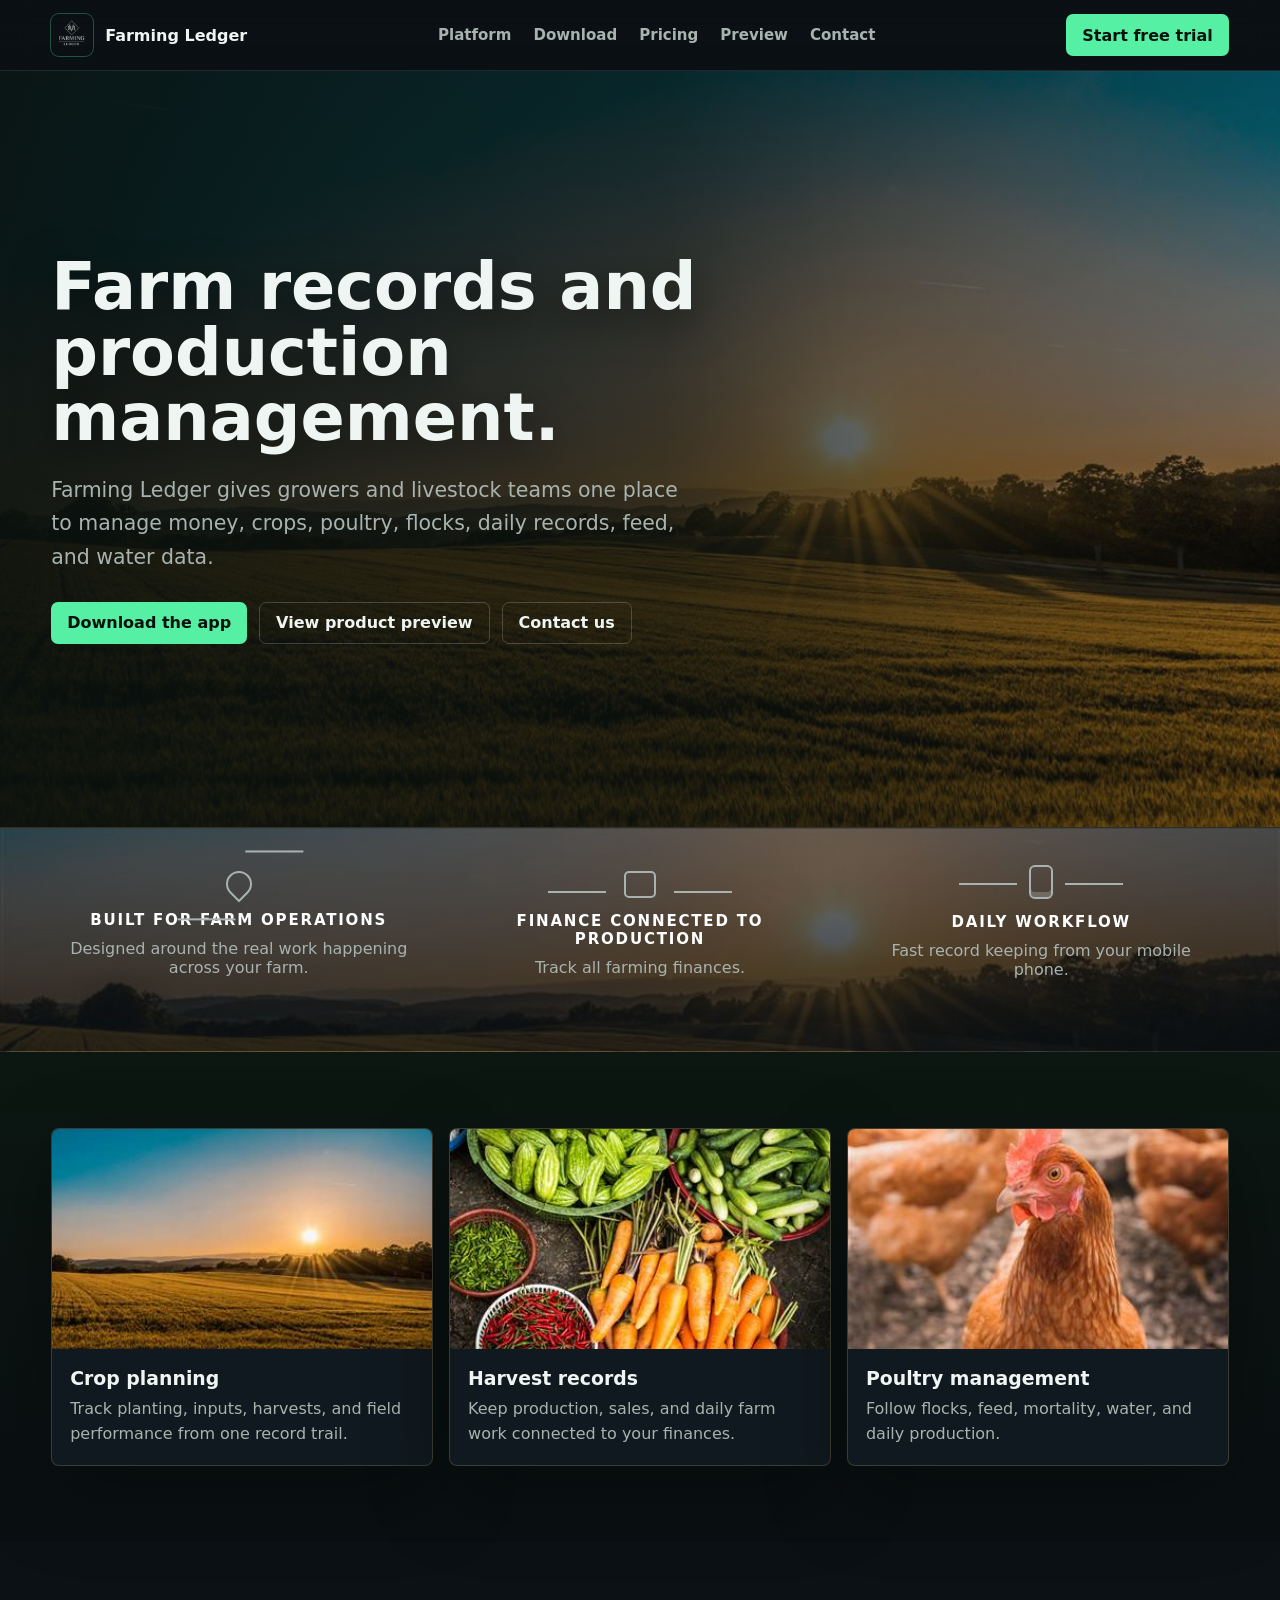
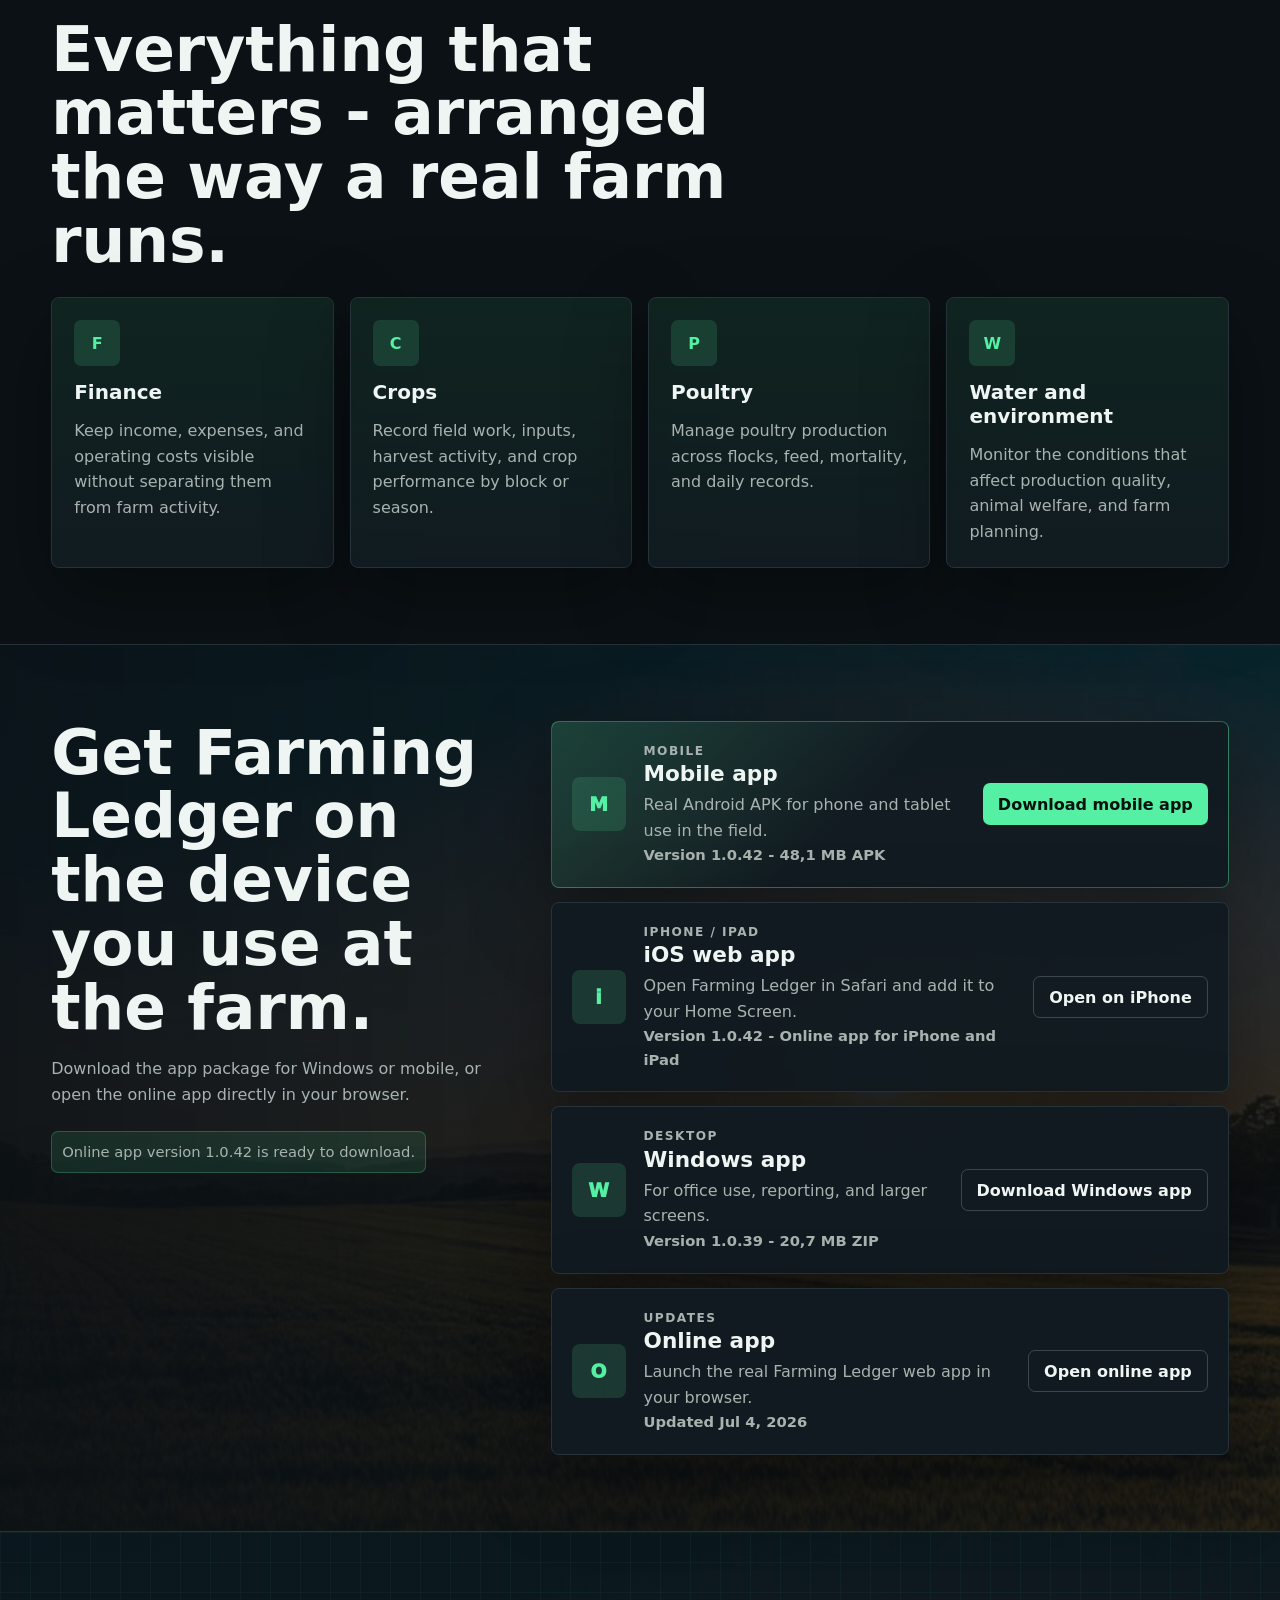
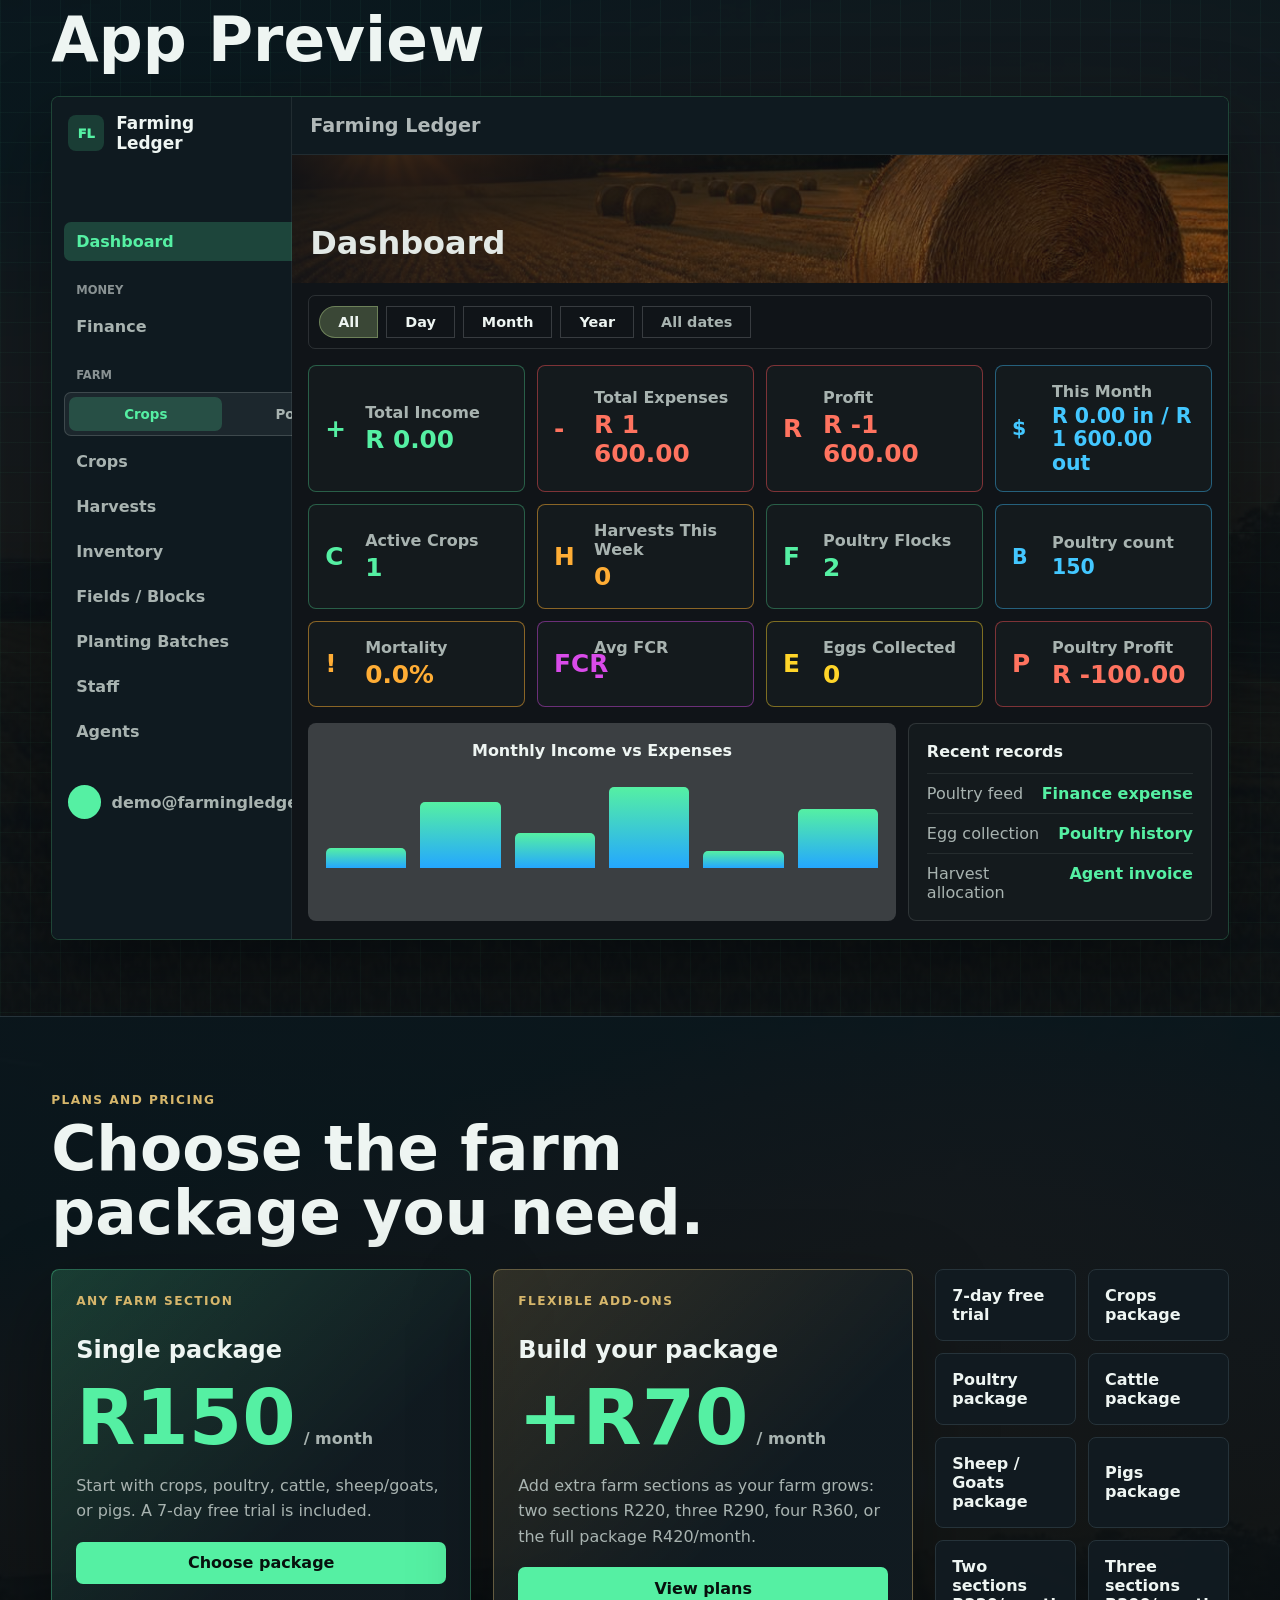
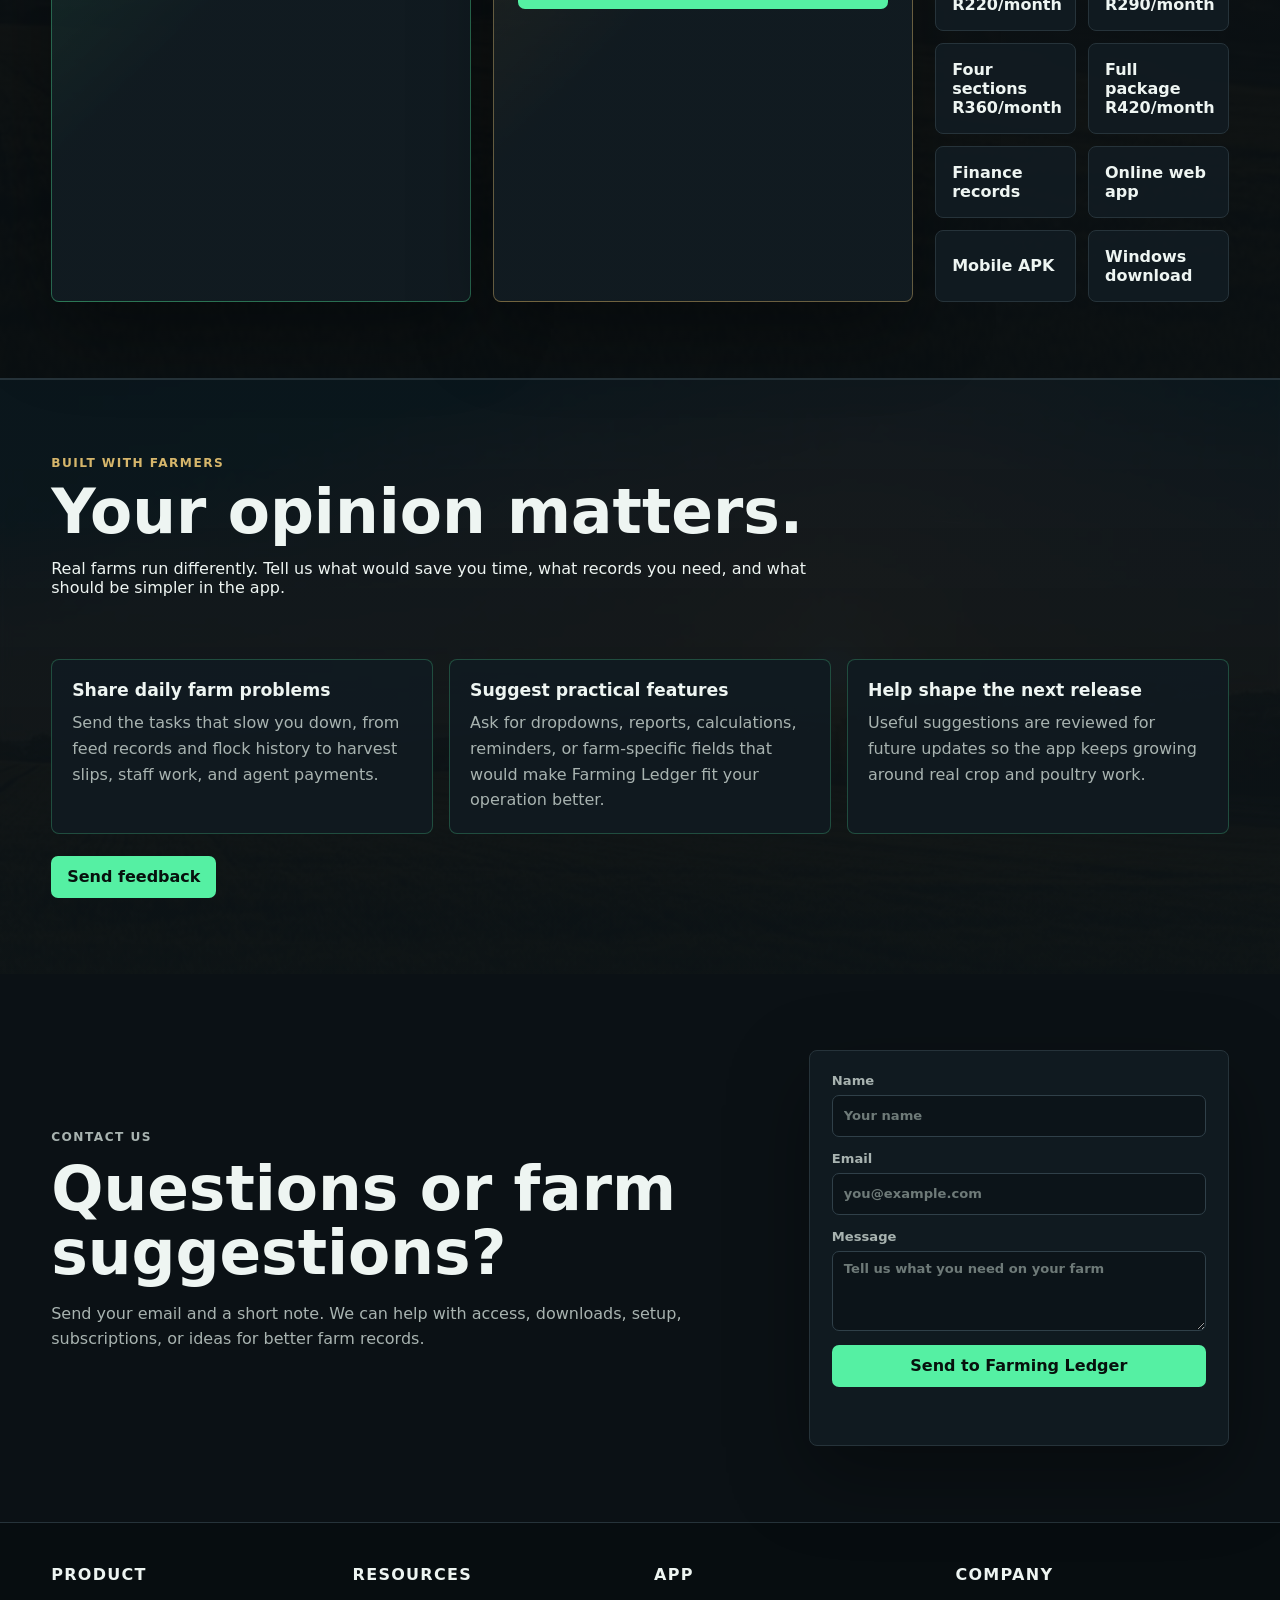
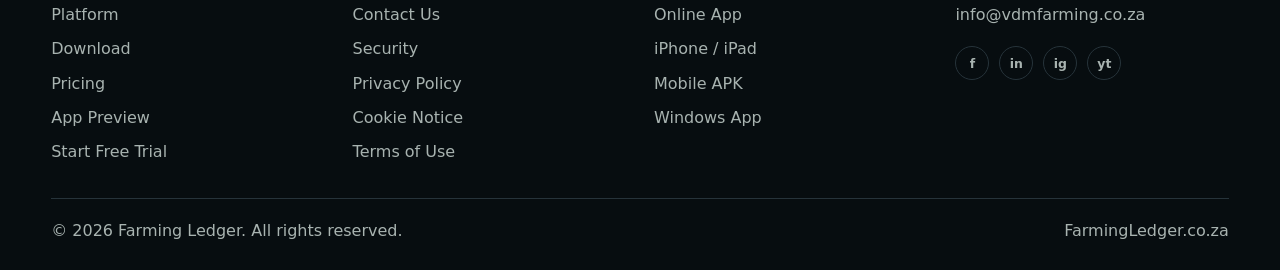
==== index.html @ a06392b0 "Publish staff payroll expense release 1.0.42" ====
<!doctype html>
<html lang="en">
  <head>
    <meta charset="utf-8">
    <meta name="viewport" content="width=device-width, initial-scale=1">
    <meta name="description" content="Farming Ledger is a professional farm management and finance app for crops, poultry, flocks, daily records, feed, water, and farm finances.">
    <title>Farming Ledger | Farm management software</title>
    <link rel="icon" href="assets/farming-ledger-logo.png">
    <link rel="manifest" href="site.webmanifest">
    <meta name="theme-color" content="#0b1115">
    <link rel="preload" as="style" href="styles.css?v=22">
    <link rel="stylesheet" href="styles.css?v=22" media="print" onload="this.media='all'">
    <noscript><link rel="stylesheet" href="styles.css?v=22"></noscript>
  </head>
  <body>
    <header class="site-header">
      <a class="brand" href="#top" aria-label="Farming Ledger home">
        <img src="assets/farming-ledger-logo.png" alt="" class="brand-logo" width="42" height="42">
        <span>Farming Ledger</span>
      </a>
      <nav aria-label="Main navigation">
        <a href="#platform">Platform</a>
        <a href="#download">Download</a>
        <a href="pricing.html">Pricing</a>
        <a href="#preview">Preview</a>
        <a href="#contact">Contact</a>
      </nav>
      <a class="header-action" href="https://farmingledger.co.za/app/">Start free trial</a>
    </header>

    <main id="top">
      <section class="hero" aria-labelledby="heroTitle">
        <picture class="hero-media" aria-hidden="true">
          <source srcset="assets/hero-field-800.jpg 800w, assets/hero-field-1200.jpg 1200w" sizes="100vw">
          <img src="assets/hero-field-800.jpg" alt="" width="800" height="450" fetchpriority="high" decoding="async">
        </picture>
        <div class="hero-copy-block">
          <h1 id="heroTitle">Farm records and production management.</h1>
          <p class="hero-copy">Farming Ledger gives growers and livestock teams one place to manage money, crops, poultry, flocks, daily records, feed, and water data.</p>
          <div class="hero-actions">
            <a class="primary-action" href="#download">Download the app</a>
            <a class="secondary-action" href="#preview">View product preview</a>
            <a class="secondary-action" href="contact.html">Contact us</a>
          </div>
        </div>
      </section>

      <section id="platform" class="platform-strip" aria-label="Platform highlights">
        <article>
          <span class="platform-icon field-icon" aria-hidden="true"></span>
          <strong>Built for farm operations</strong>
          <span>Designed around the real work happening across your farm.</span>
        </article>
        <article>
          <span class="platform-icon finance-icon" aria-hidden="true"></span>
          <strong>Finance connected to production</strong>
          <span>Track all farming finances.</span>
        </article>
        <article>
          <span class="platform-icon phone-icon" aria-hidden="true"></span>
          <strong>Daily workflow</strong>
          <span>Fast record keeping from your mobile phone.</span>
        </article>
      </section>

      <section class="farm-gallery" aria-label="Agricultural operations">
        <article>
          <img src="assets/gallery-crops-520.jpg" srcset="assets/gallery-crops-360.jpg 360w, assets/gallery-crops-520.jpg 520w, assets/gallery-crops-720.jpg 720w" sizes="(max-width: 760px) calc(100vw - 36px), 31vw" width="520" height="347" loading="lazy" decoding="async" alt="Crop fields">
          <div>
            <strong>Crop planning</strong>
            <span>Track planting, inputs, harvests, and field performance from one record trail.</span>
          </div>
        </article>
        <article>
          <img src="assets/gallery-harvest-520.jpg" srcset="assets/gallery-harvest-360.jpg 360w, assets/gallery-harvest-520.jpg 520w, assets/gallery-harvest-720.jpg 720w" sizes="(max-width: 760px) calc(100vw - 36px), 31vw" width="520" height="347" loading="lazy" decoding="async" alt="Fresh produce">
          <div>
            <strong>Harvest records</strong>
            <span>Keep production, sales, and daily farm work connected to your finances.</span>
          </div>
        </article>
        <article>
          <img src="assets/gallery-poultry-520.jpg" srcset="assets/gallery-poultry-360.jpg 360w, assets/gallery-poultry-520.jpg 520w, assets/gallery-poultry-720.jpg 720w" sizes="(max-width: 760px) calc(100vw - 36px), 31vw" width="520" height="347" loading="lazy" decoding="async" alt="Poultry farm">
          <div>
            <strong>Poultry management</strong>
            <span>Follow flocks, feed, mortality, water, and daily production.</span>
          </div>
        </article>
      </section>

      <section id="modules" class="section">
        <div class="section-heading">
          <h2>Everything that matters - arranged the way a real farm runs.</h2>
        </div>
        <div class="module-grid">
          <article class="module-card">
            <span class="module-icon">F</span>
            <h3>Finance</h3>
            <p>Keep income, expenses, and operating costs visible without separating them from farm activity.</p>
          </article>
          <article class="module-card">
            <span class="module-icon">C</span>
            <h3>Crops</h3>
            <p>Record field work, inputs, harvest activity, and crop performance by block or season.</p>
          </article>
          <article class="module-card">
            <span class="module-icon">P</span>
            <h3>Poultry</h3>
            <p>Manage poultry production across flocks, feed, mortality, and daily records.</p>
          </article>
          <article class="module-card">
            <span class="module-icon">W</span>
            <h3>Water and environment</h3>
            <p>Monitor the conditions that affect production quality, animal welfare, and farm planning.</p>
          </article>
        </div>
      </section>

      <section id="download" class="download-section" aria-labelledby="downloadTitle">
        <div class="download-copy">
          <h2 id="downloadTitle">Get Farming Ledger on the device you use at the farm.</h2>
          <p>Download the app package for Windows or mobile, or open the online app directly in your browser.</p>
          <p class="download-status" id="downloadStatus">Checking latest version...</p>
          <div class="app-popup" id="appPopup" role="dialog" aria-modal="true" aria-labelledby="appPopupTitle" aria-hidden="true">
            <div class="app-popup-panel">
              <button class="app-popup-close" id="appPopupClose" type="button" aria-label="Close message">X</button>
              <p class="eyebrow">Online app</p>
              <h3 id="appPopupTitle">Opening Farming Ledger</h3>
              <p id="appPopupMessage">The online app will open in a new page.</p>
              <a class="download-action" id="appPopupAction" href="https://farmingledger.co.za/app/">Open app</a>
            </div>
          </div>
        </div>

        <div class="download-grid">
          <article class="download-card primary-download">
            <span class="download-icon">M</span>
            <div>
              <p class="eyebrow">Mobile</p>
              <h3>Mobile app</h3>
              <p>Real Android APK for phone and tablet use in the field.</p>
              <p class="version-line" id="phoneVersion">Latest version loading</p>
            </div>
            <a class="download-action" id="phoneDownload" href="downloads/farming-ledger-mobile-app.apk?v=1.0.42" download="farming-ledger-mobile-app.apk">Download mobile app</a>
          </article>

          <article class="download-card">
            <span class="download-icon">i</span>
            <div>
              <p class="eyebrow">iPhone / iPad</p>
              <h3>iOS web app</h3>
              <p>Open Farming Ledger in Safari and add it to your Home Screen.</p>
              <p class="version-line" id="iosVersion">Latest version loading</p>
            </div>
            <a class="download-action secondary-download" id="iosDownload" href="https://farmingledger.co.za/app/" data-install-target="phone">Open on iPhone</a>
          </article>

          <article class="download-card">
            <span class="download-icon">W</span>
            <div>
              <p class="eyebrow">Desktop</p>
              <h3>Windows app</h3>
              <p>For office use, reporting, and larger screens.</p>
              <p class="version-line" id="windowsVersion">Latest version loading</p>
            </div>
            <a class="download-action secondary-download" id="windowsDownload" href="downloads/farming-ledger-windows-app.zip?v=1.0.39" download="farming-ledger-windows-app.zip">Download Windows app</a>
          </article>

          <article class="download-card">
            <span class="download-icon">O</span>
            <div>
              <p class="eyebrow">Updates</p>
              <h3>Online app</h3>
              <p>Launch the real Farming Ledger web app in your browser.</p>
              <p class="version-line" id="manifestUpdated">Release manifest loading</p>
            </div>
            <a class="download-action secondary-download" id="webAppLink" href="https://farmingledger.co.za/app/" data-install-target="launch">Open online app</a>
          </article>
        </div>
      </section>

      <section id="preview" class="app-section" aria-labelledby="previewTitle">
        <div class="section-heading">
          <h2 id="previewTitle">App Preview</h2>
        </div>

        <div class="dashboard-preview" aria-label="Farming Ledger dashboard preview">
          <aside class="preview-sidebar" aria-hidden="true">
            <div class="preview-sidebar-brand">
              <div class="preview-brand-mark">FL</div>
              <strong>Farming<br>Ledger</strong>
            </div>
            <button class="preview-collapse" type="button" tabindex="-1"><<</button>
            <nav>
              <span class="active">Dashboard</span>
              <small>Money</small>
              <span>Finance</span>
              <small>Farm</small>
              <div class="preview-package-tabs">
                <span class="active">Crops</span>
                <span>Poultry</span>
              </div>
              <span>Crops</span>
              <span>Harvests</span>
              <span>Inventory</span>
              <span>Fields / Blocks</span>
              <span>Planting Batches</span>
              <span>Staff</span>
              <span>Agents</span>
            </nav>
            <div class="preview-user">
              <span>demo@farmingledger.co.za</span>
              <b>-></b>
            </div>
          </aside>

          <div class="preview-dashboard">
            <div class="preview-topbar">
              <strong>Farming Ledger</strong>
            </div>

            <div class="preview-hero-band">
              <h3>Dashboard</h3>
            </div>

            <div class="preview-filter-row" aria-hidden="true">
              <span class="selected">All</span>
              <span>Day</span>
              <span>Month</span>
              <span>Year</span>
              <span class="date-chip">All dates</span>
            </div>

            <div class="preview-metric-grid">
              <article class="preview-metric income">
                <i>+</i>
                <span>Total Income</span>
                <strong>R 0.00</strong>
              </article>
              <article class="preview-metric expense">
                <i>-</i>
                <span>Total Expenses</span>
                <strong>R 1 600.00</strong>
              </article>
              <article class="preview-metric expense">
                <i>R</i>
                <span>Profit</span>
                <strong>R -1 600.00</strong>
              </article>
              <article class="preview-metric blue">
                <i>$</i>
                <span>This Month</span>
                <strong>R 0.00 in / R 1 600.00 out</strong>
              </article>
              <article class="preview-metric income">
                <i>C</i>
                <span>Active Crops</span>
                <strong>1</strong>
              </article>
              <article class="preview-metric amber">
                <i>H</i>
                <span>Harvests This Week</span>
                <strong>0</strong>
              </article>
              <article class="preview-metric income">
                <i>F</i>
                <span>Poultry Flocks</span>
                <strong>2</strong>
              </article>
              <article class="preview-metric blue">
                <i>B</i>
                <span>Poultry count</span>
                <strong>150</strong>
              </article>
              <article class="preview-metric amber">
                <i>!</i>
                <span>Mortality</span>
                <strong>0.0%</strong>
              </article>
              <article class="preview-metric purple">
                <i>FCR</i>
                <span>Avg FCR</span>
                <strong>-</strong>
              </article>
              <article class="preview-metric yellow">
                <i>E</i>
                <span>Eggs Collected</span>
                <strong>0</strong>
              </article>
              <article class="preview-metric expense">
                <i>P</i>
                <span>Poultry Profit</span>
                <strong>R -100.00</strong>
              </article>
            </div>

            <div class="preview-lower-grid">
              <div class="preview-chart">
                <strong>Monthly Income vs Expenses</strong>
                <div class="chart-bars" aria-hidden="true">
                  <span style="height: 22%"></span>
                  <span style="height: 72%"></span>
                  <span style="height: 38%"></span>
                  <span style="height: 88%"></span>
                  <span style="height: 18%"></span>
                  <span style="height: 64%"></span>
                </div>
              </div>
              <div class="preview-records">
                <strong>Recent records</strong>
                <p><span>Poultry feed</span><b>Finance expense</b></p>
                <p><span>Egg collection</span><b>Poultry history</b></p>
                <p><span>Harvest allocation</span><b>Agent invoice</b></p>
              </div>
            </div>
          </div>
        </div>
      </section>

      <section id="pricing" class="pricing-section" aria-labelledby="pricingTitle">
        <div class="section-heading">
          <p class="eyebrow">Plans and pricing</p>
          <h2 id="pricingTitle">Choose the farm package you need.</h2>
        </div>

        <div class="pricing-layout">
          <article class="pricing-card">
            <p class="eyebrow">Any farm section</p>
            <h3>Single package</h3>
            <div class="price-line">
              <strong>R150</strong>
              <span>/ month</span>
            </div>
            <p>Start with crops, poultry, cattle, sheep/goats, or pigs. A 7-day free trial is included.</p>
            <a class="download-action" href="pricing.html">Choose package</a>
          </article>

          <article class="pricing-card featured-plan">
            <p class="eyebrow">Flexible add-ons</p>
            <h3>Build your package</h3>
            <div class="price-line">
              <strong>+R70</strong>
              <span>/ month</span>
            </div>
            <p>Add extra farm sections as your farm grows: two sections R220, three R290, four R360, or the full package R420/month.</p>
            <a class="download-action" href="pricing.html">View plans</a>
          </article>

          <div class="pricing-features" aria-label="Plan includes">
            <span>7-day free trial</span>
            <span>Crops package</span>
            <span>Poultry package</span>
            <span>Cattle package</span>
            <span>Sheep / Goats package</span>
            <span>Pigs package</span>
            <span>Two sections R220/month</span>
            <span>Three sections R290/month</span>
            <span>Four sections R360/month</span>
            <span>Full package R420/month</span>
            <span>Finance records</span>
            <span>Online web app</span>
            <span>Mobile APK</span>
            <span>Windows download</span>
          </div>
        </div>
      </section>

      <section id="feedback" class="feedback-section" aria-labelledby="feedbackTitle">
        <div class="section-heading">
          <p class="eyebrow">Built with farmers</p>
          <h2 id="feedbackTitle">Your opinion matters.</h2>
          <p>Real farms run differently. Tell us what would save you time, what records you need, and what should be simpler in the app.</p>
        </div>

        <div class="feedback-grid">
          <article>
            <strong>Share daily farm problems</strong>
            <p>Send the tasks that slow you down, from feed records and flock history to harvest slips, staff work, and agent payments.</p>
          </article>
          <article>
            <strong>Suggest practical features</strong>
            <p>Ask for dropdowns, reports, calculations, reminders, or farm-specific fields that would make Farming Ledger fit your operation better.</p>
          </article>
          <article>
            <strong>Help shape the next release</strong>
            <p>Useful suggestions are reviewed for future updates so the app keeps growing around real crop and poultry work.</p>
          </article>
        </div>

        <a class="feedback-action" href="#contact">Send feedback</a>
      </section>

      <section id="contact" class="contact-section" aria-labelledby="contactTitle">
        <div>
          <p class="eyebrow">Contact us</p>
          <h2 id="contactTitle">Questions or farm suggestions?</h2>
          <p>Send your email and a short note. We can help with access, downloads, setup, subscriptions, or ideas for better farm records.</p>
        </div>
        <form id="contactForm" class="contact-form">
          <label>
            Name
            <input id="name" name="name" type="text" placeholder="Your name">
          </label>
          <label>
            Email
            <input id="email" name="email" type="email" placeholder="you@example.com" required>
          </label>
          <label>
            Message
            <textarea id="message" name="message" rows="4" placeholder="Tell us what you need on your farm"></textarea>
          </label>
          <button type="submit">Send to Farming Ledger</button>
          <p id="contactMessage" role="status"></p>
        </form>
      </section>
    </main>

    <footer class="site-footer">
      <div class="footer-grid">
        <section>
          <h2>Product</h2>
          <a href="#platform">Platform</a>
          <a href="#download">Download</a>
          <a href="pricing.html">Pricing</a>
          <a href="#preview">App Preview</a>
          <a href="https://farmingledger.co.za/app/">Start Free Trial</a>
        </section>

        <section>
          <h2>Resources</h2>
          <a href="contact.html">Contact Us</a>
          <a href="security.html">Security</a>
          <a href="privacy-policy.html">Privacy Policy</a>
          <a href="cookie-notice.html">Cookie Notice</a>
          <a href="terms-of-use.html">Terms of Use</a>
        </section>

        <section>
          <h2>App</h2>
          <a href="https://farmingledger.co.za/app/">Online App</a>
          <a href="https://farmingledger.co.za/app/">iPhone / iPad</a>
          <a href="downloads/farming-ledger-mobile-app.apk?v=1.0.42">Mobile APK</a>
          <a href="downloads/farming-ledger-windows-app.zip?v=1.0.39">Windows App</a>
        </section>

        <section>
          <h2>Company</h2>
          <a href="mailto:info@vdmfarming.co.za">info@vdmfarming.co.za</a>
          <div class="social-links" aria-label="Social media links">
            <a class="social-link" href="#" aria-label="Facebook">f</a>
            <a class="social-link" href="#" aria-label="LinkedIn">in</a>
            <a class="social-link" href="#" aria-label="Instagram">ig</a>
            <a class="social-link" href="#" aria-label="YouTube">yt</a>
          </div>
        </section>
      </div>

      <div class="footer-bottom">
        <span>&copy; 2026 Farming Ledger. All rights reserved.</span>
        <span>FarmingLedger.co.za</span>
      </div>
    </footer>

    <script src="app.js?v=18"></script>
  </body>
</html>
---- styles.css ----
:root {
  color-scheme: dark;
  --bg: #0b1115;
  --bg-2: #0f171c;
  --panel: #111b21;
  --panel-2: #15251f;
  --panel-3: #18252b;
  --ink: #eef5f2;
  --muted: #a8b3b0;
  --line: #26333a;
  --green: #55f0a3;
  --green-2: #2bbf78;
  --green-soft: rgba(85, 240, 163, 0.14);
  --field: #153d2e;
  --earth: #8d6b3f;
  --wheat: #d6b66b;
  --blue-logo: #0a4772;
  --red: #ff735f;
  --shadow: 0 28px 80px rgba(0, 0, 0, 0.34);
  font-family: Inter, ui-sans-serif, system-ui, -apple-system, BlinkMacSystemFont, "Segoe UI", sans-serif;
}

* {
  box-sizing: border-box;
}

html {
  scroll-behavior: smooth;
}

body {
  min-width: 320px;
  margin: 0;
  background: #0b1115;
  color: var(--ink);
}

a {
  color: inherit;
  text-decoration: none;
}

button,
input,
select,
textarea {
  font: inherit;
}

section[id] {
  scroll-margin-top: 160px;
}

.site-header {
  position: sticky;
  z-index: 10;
  top: 0;
  display: grid;
  grid-template-columns: auto 1fr auto;
  gap: 22px;
  align-items: center;
  border-bottom: 1px solid rgba(238, 245, 242, 0.1);
  background: rgba(11, 17, 21, 0.58);
  padding: 14px clamp(18px, 4vw, 56px);
  backdrop-filter: blur(14px);
}

.brand,
.site-header nav,
.hero-actions,
footer,
.mock-brand,
.mock-nav,
.mock-segment {
  display: flex;
  align-items: center;
}

.brand {
  gap: 12px;
  font-weight: 900;
}

.brand-logo {
  width: 42px;
  height: 42px;
  border-radius: 8px;
  object-fit: cover;
  box-shadow: 0 0 0 1px rgba(85, 240, 163, 0.3);
}

.site-header nav {
  justify-content: center;
  gap: 22px;
  color: var(--muted);
  font-size: 0.94rem;
  font-weight: 750;
}

.site-header nav a:hover,
footer a:hover {
  color: var(--green);
}

.header-action,
.primary-action,
.secondary-action,
button {
  min-height: 42px;
  border-radius: 7px;
  font-weight: 850;
}

.header-action,
.primary-action {
  display: inline-flex;
  align-items: center;
  justify-content: center;
  background: var(--green);
  color: #07110d;
  padding: 0 16px;
}

.secondary-action {
  display: inline-flex;
  align-items: center;
  justify-content: center;
  border: 1px solid rgba(238, 245, 242, 0.2);
  color: var(--ink);
  padding: 0 16px;
}

.hero {
  position: relative;
  display: flex;
  align-items: center;
  overflow: hidden;
  min-height: calc(92vh - 71px);
  border-bottom: 1px solid rgba(214, 182, 107, 0.18);
  background: #0b1115;
  padding: clamp(34px, 5vw, 64px) clamp(18px, 4vw, 56px);
}

.hero::after {
  position: absolute;
  inset: 0;
  z-index: 0;
  background: linear-gradient(90deg, rgba(10, 17, 14, 0.94) 0%, rgba(10, 17, 14, 0.78) 52%, rgba(10, 17, 14, 0.38) 100%);
  content: "";
}

.hero-media {
  position: absolute;
  inset: 0;
  z-index: 0;
}

.hero-media img {
  width: 100%;
  height: 100%;
  object-fit: cover;
  object-position: center bottom;
}

.hero-copy-block {
  position: relative;
  z-index: 1;
  max-width: 760px;
}

.eyebrow {
  margin: 0 0 10px;
  color: var(--wheat);
  font-size: 0.76rem;
  font-weight: 900;
  letter-spacing: 0.12em;
  text-transform: uppercase;
}

.hero h1 {
  margin: 0;
  max-width: 780px;
  font-size: clamp(2.55rem, 5.1vw, 5rem);
  line-height: 1;
  letter-spacing: 0;
  text-shadow: 0 12px 42px rgba(0, 0, 0, 0.55);
}

.hero-copy {
  max-width: 650px;
  margin: 24px 0 0;
  color: var(--muted);
  font-size: clamp(1.05rem, 1.8vw, 1.28rem);
  line-height: 1.62;
}

.hero-actions {
  flex-wrap: wrap;
  gap: 12px;
  margin-top: 28px;
}

.product-frame {
  display: grid;
  grid-template-columns: 230px minmax(0, 1fr);
  min-height: 460px;
  overflow: hidden;
  border: 1px solid var(--line);
  border-radius: 8px;
  background: #0b1115;
  box-shadow: var(--shadow);
}

.mock-sidebar {
  display: grid;
  align-content: start;
  gap: 12px;
  border-right: 1px solid var(--line);
  background: #0d1a20;
  padding: 18px 12px;
}

.mock-brand {
  gap: 12px;
  padding: 0 4px 16px;
  color: #fff;
}

.mock-brand img {
  width: 36px;
  height: 36px;
  border-radius: 8px;
  object-fit: cover;
}

.mock-nav {
  gap: 12px;
  min-height: 44px;
  border-radius: 7px;
  color: #c7d0ce;
  padding: 0 12px;
  font-weight: 750;
}

.mock-nav.active,
.mock-segment strong {
  background: rgba(85, 240, 163, 0.18);
  color: var(--green);
}

.mock-label {
  margin: 10px 7px 2px;
  color: #7d8987;
  font-size: 0.72rem;
  font-weight: 900;
  text-transform: uppercase;
}

.mock-segment {
  gap: 4px;
  min-height: 40px;
  border-radius: 7px;
  background: rgba(238, 245, 242, 0.07);
  padding: 4px;
}

.mock-segment span,
.mock-segment strong {
  display: grid;
  flex: 1;
  min-height: 32px;
  place-items: center;
  border-radius: 6px;
  font-size: 0.82rem;
}

.nav-icon {
  position: relative;
  width: 17px;
  height: 17px;
  color: currentColor;
}

.grid-icon {
  background:
    linear-gradient(currentColor 0 0) 0 0 / 7px 7px,
    linear-gradient(currentColor 0 0) 10px 0 / 7px 7px,
    linear-gradient(currentColor 0 0) 0 10px / 7px 7px,
    linear-gradient(currentColor 0 0) 10px 10px / 7px 7px;
  background-repeat: no-repeat;
}

.card-icon,
.circle-icon,
.house-icon,
.list-icon {
  border: 2px solid currentColor;
  border-radius: 4px;
}

.circle-icon {
  border-radius: 50%;
}

.house-icon::before {
  position: absolute;
  inset: -6px 2px auto;
  height: 10px;
  border-top: 2px solid currentColor;
  border-left: 2px solid currentColor;
  content: "";
  transform: rotate(45deg);
}

.list-icon::before,
.list-icon::after {
  position: absolute;
  right: 2px;
  left: 2px;
  height: 2px;
  background: currentColor;
  content: "";
}

.list-icon::before {
  top: 5px;
}

.list-icon::after {
  bottom: 5px;
}

.mock-main {
  display: grid;
  align-content: start;
  gap: 18px;
  background: #0e1418;
}

.mock-topbar {
  display: flex;
  justify-content: space-between;
  gap: 20px;
  align-items: center;
  min-height: 68px;
  border-bottom: 1px solid var(--line);
  background: #101d23;
  padding: 0 24px;
  color: #aeb8b6;
}

.mock-title-row {
  display: flex;
  justify-content: space-between;
  gap: 20px;
  align-items: center;
  border-top: 1px solid rgba(85, 240, 163, 0.1);
  border-bottom: 1px solid rgba(85, 240, 163, 0.08);
  background:
    linear-gradient(90deg, rgba(12, 19, 15, 0.95), rgba(16, 46, 34, 0.86)),
    url("assets/dashboard-hay-bales-960.jpg") center / cover;
  padding: 20px 24px;
}

.mock-title-row h2 {
  margin: 0;
  font-size: 1.7rem;
}

.status-pill {
  border: 1px solid rgba(85, 240, 163, 0.25);
  border-radius: 999px;
  background: var(--green-soft);
  color: var(--green);
  padding: 7px 10px;
  font-size: 0.82rem;
  font-weight: 850;
}

.mock-stats {
  display: grid;
  grid-template-columns: repeat(3, minmax(0, 1fr));
  gap: 12px;
  padding: 0 24px;
}

.mock-stats article,
.mock-chart {
  border: 1px solid var(--line);
  border-radius: 8px;
  background: var(--panel);
}

.mock-stats article {
  display: grid;
  gap: 8px;
  min-height: 108px;
  padding: 16px;
}

.mock-stats span,
.platform-strip span,
.module-card p,
.contact-section p,
.stat span,
label {
  color: var(--muted);
}

.mock-stats strong {
  font-size: 1.7rem;
}

.mock-chart {
  display: flex;
  gap: 14px;
  align-items: end;
  height: 190px;
  margin: 0 24px 24px;
  padding: 18px;
}

.mock-chart span {
  flex: 1;
  min-width: 22px;
  border-radius: 7px 7px 0 0;
  background: linear-gradient(180deg, var(--green), var(--green-2));
}

.platform-strip,
.section,
.farm-gallery,
.app-section,
.download-section,
.feedback-section,
.contact-section,
footer {
  padding-right: clamp(18px, 4vw, 56px);
  padding-left: clamp(18px, 4vw, 56px);
}

.platform-strip {
  display: grid;
  grid-template-columns: repeat(3, minmax(0, 1fr));
  gap: 26px;
  border-top: 1px solid rgba(238, 245, 242, 0.12);
  border-bottom: 1px solid rgba(238, 245, 242, 0.12);
  background:
    linear-gradient(180deg, rgba(11, 17, 21, 0.58), rgba(11, 17, 21, 0.82)),
    url("assets/hero-field-800.jpg") center / cover;
  padding-top: 36px;
  padding-bottom: 36px;
}

.platform-strip article {
  display: grid;
  gap: 10px;
  min-height: 150px;
  align-content: start;
  justify-items: center;
  background: transparent;
  color: #fff;
  padding: 0 18px;
  text-align: center;
}

.platform-strip strong {
  font-size: 0.94rem;
  letter-spacing: 0.12em;
  text-transform: uppercase;
}

.platform-icon {
  position: relative;
  display: grid;
  width: 44px;
  height: 38px;
  margin-bottom: 4px;
  place-items: center;
  color: var(--ink);
}

.platform-icon::before,
.platform-icon::after {
  position: absolute;
  top: 18px;
  width: 58px;
  height: 2px;
  background: currentColor;
  content: "";
}

.platform-icon::before {
  right: 48px;
}

.platform-icon::after {
  left: 48px;
}

.field-icon {
  border: 2px solid currentColor;
  border-radius: 999px 999px 999px 0;
  transform: rotate(-45deg);
}

.field-icon::before,
.field-icon::after {
  transform: rotate(45deg);
}

.field-icon {
  width: 26px;
  height: 26px;
  margin-top: 6px;
}

.field-icon::before {
  right: 30px;
  top: 12px;
}

.field-icon::after {
  left: 30px;
  top: 12px;
}

.finance-icon,
.phone-icon {
  border: 2px solid currentColor;
  border-radius: 5px;
}

.finance-icon::before {
  right: 48px;
}

.finance-icon::after {
  left: 48px;
}

.finance-icon {
  width: 32px;
  height: 27px;
  margin-top: 6px;
}

.finance-icon > *,
.phone-icon > * {
  display: none;
}

.phone-icon {
  width: 24px;
  height: 34px;
  border-radius: 6px;
}

.phone-icon::before,
.phone-icon::after {
  top: 16px;
}

.phone-icon::before {
  right: 34px;
}

.phone-icon::after {
  left: 34px;
}

.phone-icon {
  box-shadow: inset 0 -5px 0 rgba(238, 245, 242, 0.22);
}

.section,
.farm-gallery,
.app-section,
.download-section,
.feedback-section,
.contact-section {
  padding-top: 76px;
  padding-bottom: 76px;
}

.section-heading {
  max-width: 780px;
  margin-bottom: 24px;
}

.farm-gallery {
  display: grid;
  grid-template-columns: repeat(3, minmax(0, 1fr));
  gap: 16px;
  background:
    linear-gradient(180deg, rgba(12, 23, 17, 0.95), rgba(10, 15, 18, 0.98));
}

.farm-gallery article {
  overflow: hidden;
  border: 1px solid rgba(214, 182, 107, 0.22);
  border-radius: 8px;
  background: rgba(17, 27, 33, 0.96);
  box-shadow: var(--shadow);
}

.farm-gallery img {
  display: block;
  width: 100%;
  height: 220px;
  object-fit: cover;
}

.farm-gallery div {
  display: grid;
  gap: 8px;
  padding: 18px;
}

.farm-gallery strong {
  font-size: 1.18rem;
}

.farm-gallery span {
  color: var(--muted);
  line-height: 1.55;
}

.section-heading h2,
.download-copy h2,
.contact-section h2 {
  margin: 0;
  font-size: clamp(2rem, 4.8vw, 4rem);
  line-height: 1.04;
  letter-spacing: 0;
}

.module-grid {
  display: grid;
  grid-template-columns: repeat(4, minmax(0, 1fr));
  gap: 16px;
}

.module-card,
.panel,
.stat,
.contact-form {
  border: 1px solid var(--line);
  border-radius: 8px;
  background: rgba(17, 27, 33, 0.96);
  box-shadow: var(--shadow);
}

.module-card {
  display: grid;
  gap: 14px;
  align-content: start;
  min-height: 250px;
  background:
    linear-gradient(180deg, rgba(21, 61, 46, 0.42), rgba(17, 27, 33, 0.98));
  padding: 22px;
}

.module-icon {
  display: grid;
  width: 46px;
  height: 46px;
  place-items: center;
  border-radius: 7px;
  background: var(--green-soft);
  color: var(--green);
  font-weight: 900;
}

.module-card h3,
.panel-heading h3 {
  margin: 0;
  font-size: 1.25rem;
}

.module-card p {
  margin: 0;
  line-height: 1.6;
}

.download-section {
  display: grid;
  grid-template-columns: minmax(0, 0.82fr) minmax(0, 1.18fr);
  gap: 28px;
  align-items: start;
  border-top: 1px solid var(--line);
  border-bottom: 1px solid var(--line);
  background:
    linear-gradient(90deg, rgba(11, 17, 21, 0.96), rgba(11, 17, 21, 0.82)),
    url("assets/hero-field-800.jpg") center / cover,
    #0f171c;
}

.download-copy {
  position: sticky;
  top: 110px;
}

.download-copy h2 {
  max-width: 720px;
}

.download-copy p:not(.eyebrow),
.download-card p {
  color: var(--muted);
  line-height: 1.6;
}

.download-status,
.version-line {
  font-size: 0.92rem;
}

.download-status {
  display: inline-flex;
  width: fit-content;
  margin-top: 8px;
  border: 1px solid rgba(85, 240, 163, 0.24);
  border-radius: 7px;
  background: rgba(85, 240, 163, 0.1);
  color: var(--ink);
  padding: 8px 10px;
}

.download-grid {
  display: grid;
  gap: 14px;
}

.app-popup {
  position: fixed;
  inset: 0;
  z-index: 100;
  display: none;
  align-items: center;
  justify-content: center;
  background: rgba(3, 7, 8, 0.72);
  padding: 20px;
}

.app-popup[aria-hidden="false"] {
  display: flex;
}

.app-popup-panel {
  position: relative;
  width: min(440px, 100%);
  border: 1px solid rgba(85, 240, 163, 0.32);
  border-radius: 8px;
  background: #101a20;
  box-shadow: var(--shadow);
  padding: 24px;
}

.app-popup-panel h3 {
  margin: 4px 0 10px;
  font-size: 1.5rem;
}

.app-popup-panel p:not(.eyebrow) {
  color: var(--muted);
  line-height: 1.55;
}

.app-popup-close {
  position: absolute;
  top: 12px;
  right: 12px;
  min-height: 34px;
  width: 34px;
  border: 1px solid var(--line);
  background: transparent;
  color: var(--ink);
  padding: 0;
}

.download-card {
  display: grid;
  grid-template-columns: auto minmax(0, 1fr) auto;
  gap: 18px;
  align-items: center;
  min-height: 154px;
  border: 1px solid var(--line);
  border-radius: 8px;
  background: rgba(17, 27, 33, 0.96);
  box-shadow: var(--shadow);
  padding: 20px;
}

.primary-download {
  border-color: rgba(85, 240, 163, 0.35);
  background: linear-gradient(135deg, rgba(85, 240, 163, 0.18), rgba(17, 27, 33, 0.97) 46%);
}

.download-icon {
  display: grid;
  width: 54px;
  height: 54px;
  place-items: center;
  border-radius: 8px;
  background: var(--green-soft);
  color: var(--green);
  font-size: 1.18rem;
  font-weight: 950;
}

.download-card h3 {
  margin: 0 0 6px;
  font-size: 1.35rem;
}

.download-card p {
  margin: 0;
}

.download-card code {
  color: var(--ink);
  font-size: 0.95em;
}

.version-line {
  margin-top: 8px;
  color: var(--green);
  font-weight: 800;
}

.download-action {
  display: inline-flex;
  justify-content: center;
  align-items: center;
  min-height: 42px;
  white-space: nowrap;
  border-radius: 7px;
  background: var(--green);
  color: #07110d;
  padding: 0 15px;
  font-weight: 850;
}

.download-action:hover {
  background: #72f6b4;
}

.download-action[aria-disabled="true"] {
  pointer-events: none;
  opacity: 0.62;
}

.secondary-download {
  border: 1px solid rgba(238, 245, 242, 0.2);
  background: transparent;
  color: var(--ink);
}

.secondary-download:hover {
  border-color: rgba(85, 240, 163, 0.42);
  background: rgba(85, 240, 163, 0.1);
}

.app-section {
  background:
    linear-gradient(90deg, rgba(85, 240, 163, 0.04) 1px, transparent 1px),
    linear-gradient(rgba(85, 240, 163, 0.04) 1px, transparent 1px),
    linear-gradient(rgba(11, 17, 21, 0.93), rgba(11, 17, 21, 0.96)),
    url("assets/hero-field-800.jpg") center bottom / cover,
    #0b1115;
  background-size: 30px 30px, 30px 30px, auto, cover, auto;
}

@supports (background-image: image-set(url("assets/hero-field-800.jpg") 1x)) {
  .app-section {
    background-image:
      linear-gradient(90deg, rgba(85, 240, 163, 0.04) 1px, transparent 1px),
      linear-gradient(rgba(85, 240, 163, 0.04) 1px, transparent 1px),
      linear-gradient(rgba(11, 17, 21, 0.93), rgba(11, 17, 21, 0.96)),
      image-set(
        url("assets/hero-field-800.jpg") 1x,
        url("assets/hero-field-1200.jpg") 2x
      );
  }
}

.app-shell {
  display: grid;
  grid-template-columns: minmax(280px, 380px) minmax(0, 1fr);
  gap: 22px;
}

.dashboard-preview {
  display: grid;
  grid-template-columns: 240px minmax(0, 1fr);
  overflow: hidden;
  min-height: 682px;
  border: 1px solid rgba(85, 240, 163, 0.22);
  border-radius: 8px;
  background: #101418;
  box-shadow: var(--shadow);
}

.preview-sidebar {
  display: grid;
  align-content: start;
  gap: 12px;
  border-right: 1px solid rgba(238, 245, 242, 0.08);
  background: #0f1a20;
  padding: 16px 12px;
}

.preview-sidebar-brand {
  display: flex;
  gap: 12px;
  align-items: center;
  padding: 0 4px 12px;
}

.preview-collapse {
  justify-self: end;
  min-height: 24px;
  border: 0;
  background: transparent;
  color: rgba(238, 245, 242, 0.62);
  font-size: 1.22rem;
  font-weight: 900;
  padding: 0 14px 2px;
  pointer-events: none;
}

.preview-brand-mark {
  display: grid;
  width: 36px;
  height: 36px;
  place-items: center;
  border-radius: 8px;
  background: rgba(85, 240, 163, 0.16);
  color: var(--green);
  font-size: 0.8rem;
  font-weight: 950;
}

.preview-sidebar-brand strong {
  color: var(--ink);
  font-size: 1.06rem;
  line-height: 1.2;
}

.preview-sidebar nav {
  display: grid;
  gap: 6px;
  margin-top: 8px;
}

.preview-sidebar span,
.preview-sidebar small {
  border-radius: 7px;
  color: var(--muted);
  padding: 10px 12px;
  font-weight: 800;
}

.preview-sidebar small {
  padding-top: 16px;
  padding-bottom: 4px;
  color: rgba(238, 245, 242, 0.55);
  font-size: 0.72rem;
  text-transform: uppercase;
}

.preview-sidebar span.active {
  background: rgba(85, 240, 163, 0.2);
  color: var(--green);
}

.preview-user {
  display: flex;
  gap: 10px;
  align-items: center;
  margin-top: 10px;
  border-radius: 7px;
  color: var(--ink);
  padding: 10px 4px;
  font-weight: 850;
}

.preview-user::before {
  content: "";
  width: 34px;
  height: 34px;
  border-radius: 50%;
  background: var(--green);
}

.preview-user span {
  min-width: 0;
  overflow: hidden;
  padding: 0;
  text-overflow: ellipsis;
  white-space: nowrap;
}

.preview-user b {
  margin-left: auto;
  color: rgba(238, 245, 242, 0.72);
}

.preview-package-tabs {
  display: grid;
  grid-template-columns: 1fr 1fr;
  gap: 4px;
  overflow: hidden;
  border: 1px solid rgba(238, 245, 242, 0.16);
  border-radius: 7px;
  background: rgba(238, 245, 242, 0.06);
  padding: 4px;
}

.preview-package-tabs span {
  display: grid;
  min-height: 34px;
  place-items: center;
  padding: 0 8px;
  font-size: 0.84rem;
}

.preview-dashboard {
  min-width: 0;
  background: #101418;
}

.preview-topbar {
  display: flex;
  align-items: center;
  min-height: 58px;
  border-bottom: 1px solid rgba(238, 245, 242, 0.08);
  background: #0f1a20;
  padding: 0 18px;
  color: rgba(238, 245, 242, 0.72);
  font-size: 1.2rem;
}

.preview-hero-band {
  display: flex;
  align-items: end;
  min-height: 128px;
  background:
    linear-gradient(90deg, rgba(16, 20, 24, 0.88), rgba(16, 20, 24, 0.38)),
    url("assets/dashboard-hay-bales-960.jpg") center / cover;
  padding: 24px 18px;
}

@supports (background-image: image-set(url("assets/dashboard-hay-bales-960.jpg") 1x)) {
  .preview-hero-band {
    background-image:
      linear-gradient(90deg, rgba(16, 20, 24, 0.88), rgba(16, 20, 24, 0.38)),
      image-set(
        url("assets/dashboard-hay-bales-960.jpg") 1x,
        url("assets/dashboard-hay-bales-1440.jpg") 2x
      );
  }
}

.preview-hero-band h3 {
  margin: 0;
  color: rgba(238, 245, 242, 0.94);
  font-size: 2rem;
  line-height: 1;
  font-weight: 800;
}

.preview-filter-row {
  display: flex;
  flex-wrap: wrap;
  gap: 8px;
  margin: 12px 16px 16px;
  border: 1px solid rgba(238, 245, 242, 0.12);
  border-radius: 7px;
  padding: 10px;
}

.preview-filter-row span {
  border: 1px solid rgba(238, 245, 242, 0.18);
  border-radius: 0;
  color: var(--ink);
  padding: 7px 18px;
  font-size: 0.9rem;
  font-weight: 800;
}

.preview-filter-row .selected {
  background: rgba(130, 155, 105, 0.38);
  border-color: rgba(130, 155, 105, 0.7);
  border-radius: 999px 0 0 999px;
}

.preview-filter-row .date-chip {
  color: var(--muted);
}

.preview-metric-grid {
  display: grid;
  grid-template-columns: repeat(4, minmax(0, 1fr));
  gap: 12px;
  padding: 0 16px 16px;
}

.preview-metric {
  display: grid;
  grid-template-columns: 30px minmax(0, 1fr);
  align-content: center;
  gap: 4px 10px;
  min-height: 86px;
  border: 1px solid rgba(85, 240, 163, 0.32);
  border-radius: 8px;
  background: #141a1d;
  padding: 16px;
}

.preview-metric i {
  grid-row: span 2;
  align-self: center;
  color: var(--green);
  font-style: normal;
  font-size: 1.55rem;
  font-weight: 900;
}

.preview-metric span {
  color: var(--muted);
  font-weight: 800;
}

.preview-metric strong {
  color: var(--green);
  font-size: 1.55rem;
  line-height: 1.15;
}

.preview-metric.expense {
  border-color: rgba(255, 83, 88, 0.45);
}

.preview-metric.expense i,
.preview-metric.expense strong {
  color: var(--red);
}

.preview-metric.blue {
  border-color: rgba(61, 194, 255, 0.42);
}

.preview-metric.blue i,
.preview-metric.blue strong {
  color: #43c7ff;
  font-size: 1.28rem;
}

.preview-metric.amber {
  border-color: rgba(255, 176, 48, 0.5);
}

.preview-metric.amber i,
.preview-metric.amber strong {
  color: #ffad35;
}

.preview-metric.purple {
  border-color: rgba(213, 73, 230, 0.45);
}

.preview-metric.purple i,
.preview-metric.purple strong {
  color: #d94be9;
}

.preview-metric.yellow {
  border-color: rgba(255, 213, 41, 0.45);
}

.preview-metric.yellow i,
.preview-metric.yellow strong {
  color: #ffd529;
}

.preview-lower-grid {
  display: grid;
  grid-template-columns: minmax(0, 1.45fr) minmax(260px, 0.75fr);
  gap: 12px;
  padding: 0 16px 18px;
}

.preview-chart {
  min-height: 150px;
  border-radius: 8px;
  background: #3b3f42;
  padding: 18px;
  text-align: center;
}

.chart-bars {
  display: grid;
  grid-template-columns: repeat(6, 1fr);
  align-items: end;
  gap: 14px;
  height: 92px;
  margin-top: 16px;
}

.chart-bars span {
  border-radius: 5px 5px 0 0;
  background: linear-gradient(180deg, #55f0a3, #24a7ff);
}

.preview-records {
  display: grid;
  align-content: start;
  gap: 10px;
  min-height: 150px;
  border: 1px solid rgba(238, 245, 242, 0.12);
  border-radius: 8px;
  background: #141a1d;
  padding: 18px;
}

.preview-records strong {
  margin-bottom: 2px;
}

.preview-records p {
  display: flex;
  justify-content: space-between;
  gap: 10px;
  margin: 0;
  border-top: 1px solid rgba(238, 245, 242, 0.08);
  color: var(--muted);
  padding-top: 10px;
}

.preview-records b {
  color: var(--green);
  white-space: nowrap;
}

.panel {
  overflow: hidden;
}

.input-panel {
  align-self: start;
}

.panel-heading {
  display: flex;
  justify-content: space-between;
  gap: 18px;
  align-items: flex-start;
  border-bottom: 1px solid rgba(38, 51, 58, 0.8);
  background: rgba(12, 19, 15, 0.72);
  padding: 18px 20px;
}

.entry-form {
  display: grid;
  gap: 14px;
  padding: 20px;
}

label {
  display: grid;
  gap: 7px;
  font-size: 0.82rem;
  font-weight: 750;
}

input,
select,
textarea {
  width: 100%;
  min-height: 42px;
  border: 1px solid #304049;
  border-radius: 7px;
  background: #0c1419;
  color: var(--ink);
  padding: 9px 11px;
}

textarea {
  resize: vertical;
}

input::placeholder,
textarea::placeholder {
  color: #6e7a78;
}

input:focus,
select:focus,
textarea:focus {
  border-color: var(--green);
  outline: 3px solid rgba(85, 240, 163, 0.16);
}

.form-row {
  display: grid;
  grid-template-columns: 1fr 1fr;
  gap: 12px;
}

button {
  border: 0;
  background: var(--green);
  color: #07110d;
  cursor: pointer;
}

button:hover,
.primary-action:hover,
.header-action:hover {
  background: #72f6b4;
}

.secondary-action:hover {
  border-color: rgba(85, 240, 163, 0.42);
  background: rgba(85, 240, 163, 0.1);
}

.workspace {
  display: grid;
  gap: 22px;
}

.stats-grid {
  display: grid;
  grid-template-columns: repeat(4, minmax(0, 1fr));
  gap: 14px;
}

.stat {
  display: grid;
  gap: 10px;
  min-height: 102px;
  padding: 18px;
}

.stat strong {
  font-size: clamp(1.35rem, 3vw, 2rem);
}

.ledger-heading {
  align-items: end;
}

.filters {
  display: grid;
  grid-template-columns: 150px 160px;
  gap: 10px;
}

.table-wrap {
  overflow-x: auto;
}

table {
  width: 100%;
  min-width: 760px;
  border-collapse: collapse;
}

th,
td {
  border-top: 1px solid var(--line);
  padding: 13px 16px;
  text-align: left;
  vertical-align: middle;
}

th {
  color: #7f8b89;
  font-size: 0.75rem;
  letter-spacing: 0.08em;
  text-transform: uppercase;
}

td {
  font-size: 0.94rem;
}

.amount {
  font-weight: 850;
}

.amount.positive {
  color: var(--green);
}

.amount.negative {
  color: var(--red);
}

.chip {
  display: inline-flex;
  align-items: center;
  min-height: 26px;
  border-radius: 999px;
  background: var(--green-soft);
  color: var(--green);
  padding: 3px 9px;
  font-size: 0.78rem;
  font-weight: 850;
}

.delete-btn {
  width: 34px;
  min-height: 34px;
  border: 1px solid var(--line);
  background: transparent;
  color: var(--muted);
}

.delete-btn:hover {
  border-color: var(--red);
  background: rgba(255, 115, 95, 0.12);
  color: var(--red);
}

.empty-state {
  color: var(--muted);
  text-align: center;
}

.contact-section {
  display: grid;
  grid-template-columns: minmax(0, 1fr) minmax(280px, 420px);
  gap: 32px;
  align-items: center;
}

.feedback-section {
  display: grid;
  gap: 22px;
  border-top: 1px solid var(--line);
  background:
    linear-gradient(180deg, rgba(11, 17, 21, 0.94), rgba(12, 19, 22, 0.98)),
    url("assets/hero-field-800.jpg") center / cover;
}

.feedback-section .section-heading p:not(.eyebrow) {
  max-width: 780px;
}

.feedback-grid {
  display: grid;
  grid-template-columns: repeat(3, minmax(0, 1fr));
  gap: 16px;
}

.feedback-grid article {
  display: grid;
  align-content: start;
  gap: 10px;
  min-height: 170px;
  border: 1px solid rgba(85, 240, 163, 0.24);
  border-radius: 8px;
  background: rgba(17, 27, 33, 0.96);
  padding: 20px;
}

.feedback-grid strong {
  color: var(--ink);
  font-size: 1.08rem;
}

.feedback-grid p {
  margin: 0;
  color: var(--muted);
  line-height: 1.6;
}

.feedback-action {
  display: inline-flex;
  justify-self: start;
  align-items: center;
  min-height: 42px;
  border-radius: 7px;
  background: var(--green);
  color: #07110d;
  padding: 0 16px;
  font-weight: 850;
}

.pricing-section {
  border-top: 1px solid var(--line);
  border-bottom: 1px solid var(--line);
  background:
    linear-gradient(180deg, rgba(11, 17, 21, 0.94), rgba(9, 15, 18, 0.98)),
    url("assets/hero-field-800.jpg") center / cover;
  padding: 76px clamp(18px, 4vw, 56px);
}

.pricing-layout {
  display: grid;
  grid-template-columns: repeat(2, minmax(280px, 420px)) minmax(0, 1fr);
  gap: 22px;
  align-items: stretch;
}

.pricing-card {
  display: grid;
  gap: 18px;
  align-content: start;
  border: 1px solid rgba(85, 240, 163, 0.35);
  border-radius: 8px;
  background: linear-gradient(135deg, rgba(85, 240, 163, 0.18), rgba(17, 27, 33, 0.98) 48%);
  box-shadow: var(--shadow);
  padding: 24px;
}

.featured-plan {
  border-color: rgba(214, 182, 107, 0.42);
  background: linear-gradient(135deg, rgba(214, 182, 107, 0.16), rgba(17, 27, 33, 0.98) 48%);
}

.pricing-card h3 {
  margin: 0;
  font-size: 1.5rem;
}

.pricing-card p:not(.eyebrow) {
  margin: 0;
  color: var(--muted);
  line-height: 1.6;
}

.price-line {
  display: flex;
  align-items: baseline;
  gap: 8px;
}

.price-line strong {
  color: var(--green);
  font-size: clamp(3rem, 6vw, 4.8rem);
  line-height: 0.95;
}

.price-line span {
  color: var(--muted);
  font-weight: 800;
}

.pricing-features {
  display: grid;
  grid-template-columns: repeat(2, minmax(0, 1fr));
  gap: 12px;
}

.pricing-features span {
  display: flex;
  align-items: center;
  min-height: 72px;
  border: 1px solid var(--line);
  border-radius: 8px;
  background: rgba(17, 27, 33, 0.96);
  color: var(--ink);
  padding: 16px;
  font-weight: 850;
}

.contact-section p {
  max-width: 650px;
  line-height: 1.6;
}

.contact-form {
  display: grid;
  gap: 14px;
  padding: 22px;
}

#contactMessage {
  min-height: 22px;
  margin: 0;
  color: var(--green);
  font-weight: 750;
}

.site-footer {
  display: block;
  border-top: 1px solid var(--line);
  background: rgba(8, 13, 16, 0.96);
  padding-top: 42px;
  padding-bottom: 30px;
  color: var(--muted);
}

.footer-grid {
  display: grid;
  grid-template-columns: repeat(4, minmax(0, 1fr));
  gap: 28px;
}

.footer-grid section {
  display: grid;
  align-content: start;
  gap: 12px;
}

.footer-grid h2 {
  margin: 0 0 8px;
  color: var(--ink);
  font-size: 1rem;
  letter-spacing: 0.08em;
  text-transform: uppercase;
}

.footer-grid a {
  color: var(--muted);
  line-height: 1.4;
}

.social-links {
  display: flex;
  flex-wrap: wrap;
  gap: 10px;
  margin-top: 8px;
}

.social-link {
  display: grid;
  width: 34px;
  height: 34px;
  place-items: center;
  border: 1px solid var(--line);
  border-radius: 999px;
  color: var(--ink);
  font-size: 0.78rem;
  font-weight: 900;
}

.footer-bottom {
  display: flex;
  justify-content: space-between;
  gap: 16px;
  margin-top: 34px;
  border-top: 1px solid var(--line);
  padding-top: 22px;
}

.page-hero,
.content-page {
  padding: 76px clamp(18px, 4vw, 56px);
}

.page-hero {
  border-bottom: 1px solid var(--line);
  background:
    linear-gradient(90deg, rgba(11, 17, 21, 0.95), rgba(11, 17, 21, 0.72)),
    url("assets/hero-field-800.jpg") center / cover;
}

.page-hero h1 {
  max-width: 880px;
  margin: 0;
  font-size: clamp(2.6rem, 5vw, 5rem);
  line-height: 1;
}

.page-hero p:not(.eyebrow) {
  max-width: 760px;
  color: var(--muted);
  font-size: 1.1rem;
  line-height: 1.65;
}

.content-grid {
  display: grid;
  grid-template-columns: minmax(0, 1fr) minmax(280px, 420px);
  gap: 22px;
  align-items: start;
}

.content-card {
  border: 1px solid var(--line);
  border-radius: 8px;
  background: rgba(17, 27, 33, 0.96);
  box-shadow: var(--shadow);
  padding: 24px;
}

.content-card + .content-card {
  margin-top: 16px;
}

.content-card h2,
.content-card h3 {
  margin-top: 0;
}

.content-card p,
.content-card li {
  color: var(--muted);
  line-height: 1.65;
}

.content-card ul {
  padding-left: 20px;
}

.package-grid {
  display: grid;
  grid-template-columns: repeat(3, minmax(0, 1fr));
  gap: 18px;
  margin-bottom: 18px;
}

.pricing-page {
  display: grid;
  gap: 22px;
}

.pricing-summary {
  display: flex;
  justify-content: space-between;
  gap: 24px;
  align-items: end;
  border: 1px solid rgba(85, 240, 163, 0.32);
  border-radius: 8px;
  background: linear-gradient(135deg, rgba(85, 240, 163, 0.14), rgba(17, 27, 33, 0.96) 48%);
  padding: clamp(20px, 3vw, 32px);
}

.pricing-summary h2 {
  max-width: 760px;
  margin: 0;
  font-size: clamp(2rem, 4vw, 3.6rem);
  line-height: 1;
}

.pricing-summary p:not(.eyebrow) {
  max-width: 680px;
  margin-bottom: 0;
  color: var(--muted);
  line-height: 1.6;
}

.price-ladder {
  display: grid;
  grid-template-columns: repeat(5, minmax(150px, 1fr));
  gap: 14px;
}

.price-ladder article {
  display: grid;
  gap: 8px;
  min-height: 170px;
  align-content: center;
  border: 1px solid rgba(85, 240, 163, 0.35);
  border-radius: 8px;
  background: rgba(17, 27, 33, 0.96);
  padding: 18px;
}

.price-ladder .full-package {
  border-color: rgba(214, 182, 107, 0.55);
  background: linear-gradient(135deg, rgba(214, 182, 107, 0.16), rgba(17, 27, 33, 0.98) 52%);
}

.price-ladder span,
.price-ladder small {
  color: var(--muted);
  font-weight: 850;
}

.price-ladder strong {
  color: var(--green);
  font-size: clamp(2.4rem, 4vw, 4.2rem);
  line-height: 0.9;
}

.section-picker-grid {
  display: grid;
  grid-template-columns: repeat(3, minmax(0, 1fr));
  gap: 18px;
}

.section-picker-grid article {
  display: grid;
  gap: 14px;
  align-content: start;
  border: 1px solid var(--line);
  border-radius: 8px;
  background: rgba(17, 27, 33, 0.95);
  padding: 22px;
}

.section-picker-grid .complete-section {
  border-color: rgba(214, 182, 107, 0.52);
}

.section-picker-grid h2 {
  margin: 0;
  font-size: 1.55rem;
}

.section-picker-grid p:not(.eyebrow) {
  margin: 0;
  color: var(--muted);
  line-height: 1.55;
}

.section-picker-grid a {
  align-self: end;
  justify-self: start;
  color: var(--green);
  font-weight: 900;
}

.package-card h2 {
  margin: 0;
  font-size: 1.45rem;
}

.package-card ul {
  display: grid;
  gap: 8px;
  margin: 0;
  padding-left: 20px;
}

.package-card li {
  color: var(--muted);
  line-height: 1.5;
}

.upgrade-card {
  margin-top: 18px;
}

@media (max-width: 1120px) {
  .app-shell,
  .dashboard-preview,
  .download-section,
  .pricing-layout,
  .contact-section,
  .preview-lower-grid {
    grid-template-columns: 1fr;
  }

  .preview-sidebar {
    display: none;
  }

  .hero {
    min-height: calc(84vh - 71px);
  }

  .download-copy {
    position: static;
  }

  .product-frame {
    min-height: 480px;
  }

  .farm-gallery {
    grid-template-columns: 1fr;
  }

  .module-grid {
    grid-template-columns: repeat(2, minmax(0, 1fr));
  }

  .package-grid {
    grid-template-columns: 1fr;
  }

  .pricing-summary {
    display: grid;
    align-items: start;
  }

  .price-ladder {
    grid-template-columns: repeat(2, minmax(0, 1fr));
  }

  .section-picker-grid {
    grid-template-columns: repeat(2, minmax(0, 1fr));
  }

  .footer-grid {
    grid-template-columns: repeat(2, minmax(0, 1fr));
  }
}

@media (max-width: 860px) {
  .site-header {
    grid-template-columns: 1fr;
  }

  .site-header nav {
    justify-content: start;
    flex-wrap: wrap;
  }

  .header-action {
    justify-self: start;
  }

  .platform-strip,
  .feedback-grid,
  .preview-metric-grid,
  .pricing-features,
  .section-picker-grid,
  .stats-grid {
    grid-template-columns: repeat(2, minmax(0, 1fr));
  }

  .product-frame {
    grid-template-columns: 1fr;
  }

  .mock-sidebar {
    display: none;
  }
}

@media (max-width: 640px) {
  .hero {
    padding-top: 34px;
  }

  .price-ladder,
  .section-picker-grid {
    grid-template-columns: 1fr;
  }

  .price-ladder article {
    min-height: 132px;
  }

  .platform-strip,
  .feedback-grid,
  .module-grid,
  .download-card,
  .preview-metric-grid,
  .pricing-features,
  .form-row,
  .filters,
  .stats-grid,
  .mock-stats {
    grid-template-columns: 1fr;
  }

  .ledger-heading {
    align-items: stretch;
    flex-direction: column;
  }

  .mock-title-row,
  .footer-bottom {
    align-items: flex-start;
    flex-direction: column;
  }

  .footer-grid,
  .content-grid {
    grid-template-columns: 1fr;
  }

  .download-action {
    width: 100%;
  }
}
---- styles.css ----
:root {
  color-scheme: dark;
  --bg: #0b1115;
  --bg-2: #0f171c;
  --panel: #111b21;
  --panel-2: #15251f;
  --panel-3: #18252b;
  --ink: #eef5f2;
  --muted: #a8b3b0;
  --line: #26333a;
  --green: #55f0a3;
  --green-2: #2bbf78;
  --green-soft: rgba(85, 240, 163, 0.14);
  --field: #153d2e;
  --earth: #8d6b3f;
  --wheat: #d6b66b;
  --blue-logo: #0a4772;
  --red: #ff735f;
  --shadow: 0 28px 80px rgba(0, 0, 0, 0.34);
  font-family: Inter, ui-sans-serif, system-ui, -apple-system, BlinkMacSystemFont, "Segoe UI", sans-serif;
}

* {
  box-sizing: border-box;
}

html {
  scroll-behavior: smooth;
}

body {
  min-width: 320px;
  margin: 0;
  background: #0b1115;
  color: var(--ink);
}

a {
  color: inherit;
  text-decoration: none;
}

button,
input,
select,
textarea {
  font: inherit;
}

section[id] {
  scroll-margin-top: 160px;
}

.site-header {
  position: sticky;
  z-index: 10;
  top: 0;
  display: grid;
  grid-template-columns: auto 1fr auto;
  gap: 22px;
  align-items: center;
  border-bottom: 1px solid rgba(238, 245, 242, 0.1);
  background: rgba(11, 17, 21, 0.58);
  padding: 14px clamp(18px, 4vw, 56px);
  backdrop-filter: blur(14px);
}

.brand,
.site-header nav,
.hero-actions,
footer,
.mock-brand,
.mock-nav,
.mock-segment {
  display: flex;
  align-items: center;
}

.brand {
  gap: 12px;
  font-weight: 900;
}

.brand-logo {
  width: 42px;
  height: 42px;
  border-radius: 8px;
  object-fit: cover;
  box-shadow: 0 0 0 1px rgba(85, 240, 163, 0.3);
}

.site-header nav {
  justify-content: center;
  gap: 22px;
  color: var(--muted);
  font-size: 0.94rem;
  font-weight: 750;
}

.site-header nav a:hover,
footer a:hover {
  color: var(--green);
}

.header-action,
.primary-action,
.secondary-action,
button {
  min-height: 42px;
  border-radius: 7px;
  font-weight: 850;
}

.header-action,
.primary-action {
  display: inline-flex;
  align-items: center;
  justify-content: center;
  background: var(--green);
  color: #07110d;
  padding: 0 16px;
}

.secondary-action {
  display: inline-flex;
  align-items: center;
  justify-content: center;
  border: 1px solid rgba(238, 245, 242, 0.2);
  color: var(--ink);
  padding: 0 16px;
}

.hero {
  position: relative;
  display: flex;
  align-items: center;
  overflow: hidden;
  min-height: calc(92vh - 71px);
  border-bottom: 1px solid rgba(214, 182, 107, 0.18);
  background: #0b1115;
  padding: clamp(34px, 5vw, 64px) clamp(18px, 4vw, 56px);
}

.hero::after {
  position: absolute;
  inset: 0;
  z-index: 0;
  background: linear-gradient(90deg, rgba(10, 17, 14, 0.94) 0%, rgba(10, 17, 14, 0.78) 52%, rgba(10, 17, 14, 0.38) 100%);
  content: "";
}

.hero-media {
  position: absolute;
  inset: 0;
  z-index: 0;
}

.hero-media img {
  width: 100%;
  height: 100%;
  object-fit: cover;
  object-position: center bottom;
}

.hero-copy-block {
  position: relative;
  z-index: 1;
  max-width: 760px;
}

.eyebrow {
  margin: 0 0 10px;
  color: var(--wheat);
  font-size: 0.76rem;
  font-weight: 900;
  letter-spacing: 0.12em;
  text-transform: uppercase;
}

.hero h1 {
  margin: 0;
  max-width: 780px;
  font-size: clamp(2.55rem, 5.1vw, 5rem);
  line-height: 1;
  letter-spacing: 0;
  text-shadow: 0 12px 42px rgba(0, 0, 0, 0.55);
}

.hero-copy {
  max-width: 650px;
  margin: 24px 0 0;
  color: var(--muted);
  font-size: clamp(1.05rem, 1.8vw, 1.28rem);
  line-height: 1.62;
}

.hero-actions {
  flex-wrap: wrap;
  gap: 12px;
  margin-top: 28px;
}

.product-frame {
  display: grid;
  grid-template-columns: 230px minmax(0, 1fr);
  min-height: 460px;
  overflow: hidden;
  border: 1px solid var(--line);
  border-radius: 8px;
  background: #0b1115;
  box-shadow: var(--shadow);
}

.mock-sidebar {
  display: grid;
  align-content: start;
  gap: 12px;
  border-right: 1px solid var(--line);
  background: #0d1a20;
  padding: 18px 12px;
}

.mock-brand {
  gap: 12px;
  padding: 0 4px 16px;
  color: #fff;
}

.mock-brand img {
  width: 36px;
  height: 36px;
  border-radius: 8px;
  object-fit: cover;
}

.mock-nav {
  gap: 12px;
  min-height: 44px;
  border-radius: 7px;
  color: #c7d0ce;
  padding: 0 12px;
  font-weight: 750;
}

.mock-nav.active,
.mock-segment strong {
  background: rgba(85, 240, 163, 0.18);
  color: var(--green);
}

.mock-label {
  margin: 10px 7px 2px;
  color: #7d8987;
  font-size: 0.72rem;
  font-weight: 900;
  text-transform: uppercase;
}

.mock-segment {
  gap: 4px;
  min-height: 40px;
  border-radius: 7px;
  background: rgba(238, 245, 242, 0.07);
  padding: 4px;
}

.mock-segment span,
.mock-segment strong {
  display: grid;
  flex: 1;
  min-height: 32px;
  place-items: center;
  border-radius: 6px;
  font-size: 0.82rem;
}

.nav-icon {
  position: relative;
  width: 17px;
  height: 17px;
  color: currentColor;
}

.grid-icon {
  background:
    linear-gradient(currentColor 0 0) 0 0 / 7px 7px,
    linear-gradient(currentColor 0 0) 10px 0 / 7px 7px,
    linear-gradient(currentColor 0 0) 0 10px / 7px 7px,
    linear-gradient(currentColor 0 0) 10px 10px / 7px 7px;
  background-repeat: no-repeat;
}

.card-icon,
.circle-icon,
.house-icon,
.list-icon {
  border: 2px solid currentColor;
  border-radius: 4px;
}

.circle-icon {
  border-radius: 50%;
}

.house-icon::before {
  position: absolute;
  inset: -6px 2px auto;
  height: 10px;
  border-top: 2px solid currentColor;
  border-left: 2px solid currentColor;
  content: "";
  transform: rotate(45deg);
}

.list-icon::before,
.list-icon::after {
  position: absolute;
  right: 2px;
  left: 2px;
  height: 2px;
  background: currentColor;
  content: "";
}

.list-icon::before {
  top: 5px;
}

.list-icon::after {
  bottom: 5px;
}

.mock-main {
  display: grid;
  align-content: start;
  gap: 18px;
  background: #0e1418;
}

.mock-topbar {
  display: flex;
  justify-content: space-between;
  gap: 20px;
  align-items: center;
  min-height: 68px;
  border-bottom: 1px solid var(--line);
  background: #101d23;
  padding: 0 24px;
  color: #aeb8b6;
}

.mock-title-row {
  display: flex;
  justify-content: space-between;
  gap: 20px;
  align-items: center;
  border-top: 1px solid rgba(85, 240, 163, 0.1);
  border-bottom: 1px solid rgba(85, 240, 163, 0.08);
  background:
    linear-gradient(90deg, rgba(12, 19, 15, 0.95), rgba(16, 46, 34, 0.86)),
    url("assets/dashboard-hay-bales-960.jpg") center / cover;
  padding: 20px 24px;
}

.mock-title-row h2 {
  margin: 0;
  font-size: 1.7rem;
}

.status-pill {
  border: 1px solid rgba(85, 240, 163, 0.25);
  border-radius: 999px;
  background: var(--green-soft);
  color: var(--green);
  padding: 7px 10px;
  font-size: 0.82rem;
  font-weight: 850;
}

.mock-stats {
  display: grid;
  grid-template-columns: repeat(3, minmax(0, 1fr));
  gap: 12px;
  padding: 0 24px;
}

.mock-stats article,
.mock-chart {
  border: 1px solid var(--line);
  border-radius: 8px;
  background: var(--panel);
}

.mock-stats article {
  display: grid;
  gap: 8px;
  min-height: 108px;
  padding: 16px;
}

.mock-stats span,
.platform-strip span,
.module-card p,
.contact-section p,
.stat span,
label {
  color: var(--muted);
}

.mock-stats strong {
  font-size: 1.7rem;
}

.mock-chart {
  display: flex;
  gap: 14px;
  align-items: end;
  height: 190px;
  margin: 0 24px 24px;
  padding: 18px;
}

.mock-chart span {
  flex: 1;
  min-width: 22px;
  border-radius: 7px 7px 0 0;
  background: linear-gradient(180deg, var(--green), var(--green-2));
}

.platform-strip,
.section,
.farm-gallery,
.app-section,
.download-section,
.feedback-section,
.contact-section,
footer {
  padding-right: clamp(18px, 4vw, 56px);
  padding-left: clamp(18px, 4vw, 56px);
}

.platform-strip {
  display: grid;
  grid-template-columns: repeat(3, minmax(0, 1fr));
  gap: 26px;
  border-top: 1px solid rgba(238, 245, 242, 0.12);
  border-bottom: 1px solid rgba(238, 245, 242, 0.12);
  background:
    linear-gradient(180deg, rgba(11, 17, 21, 0.58), rgba(11, 17, 21, 0.82)),
    url("assets/hero-field-800.jpg") center / cover;
  padding-top: 36px;
  padding-bottom: 36px;
}

.platform-strip article {
  display: grid;
  gap: 10px;
  min-height: 150px;
  align-content: start;
  justify-items: center;
  background: transparent;
  color: #fff;
  padding: 0 18px;
  text-align: center;
}

.platform-strip strong {
  font-size: 0.94rem;
  letter-spacing: 0.12em;
  text-transform: uppercase;
}

.platform-icon {
  position: relative;
  display: grid;
  width: 44px;
  height: 38px;
  margin-bottom: 4px;
  place-items: center;
  color: var(--ink);
}

.platform-icon::before,
.platform-icon::after {
  position: absolute;
  top: 18px;
  width: 58px;
  height: 2px;
  background: currentColor;
  content: "";
}

.platform-icon::before {
  right: 48px;
}

.platform-icon::after {
  left: 48px;
}

.field-icon {
  border: 2px solid currentColor;
  border-radius: 999px 999px 999px 0;
  transform: rotate(-45deg);
}

.field-icon::before,
.field-icon::after {
  transform: rotate(45deg);
}

.field-icon {
  width: 26px;
  height: 26px;
  margin-top: 6px;
}

.field-icon::before {
  right: 30px;
  top: 12px;
}

.field-icon::after {
  left: 30px;
  top: 12px;
}

.finance-icon,
.phone-icon {
  border: 2px solid currentColor;
  border-radius: 5px;
}

.finance-icon::before {
  right: 48px;
}

.finance-icon::after {
  left: 48px;
}

.finance-icon {
  width: 32px;
  height: 27px;
  margin-top: 6px;
}

.finance-icon > *,
.phone-icon > * {
  display: none;
}

.phone-icon {
  width: 24px;
  height: 34px;
  border-radius: 6px;
}

.phone-icon::before,
.phone-icon::after {
  top: 16px;
}

.phone-icon::before {
  right: 34px;
}

.phone-icon::after {
  left: 34px;
}

.phone-icon {
  box-shadow: inset 0 -5px 0 rgba(238, 245, 242, 0.22);
}

.section,
.farm-gallery,
.app-section,
.download-section,
.feedback-section,
.contact-section {
  padding-top: 76px;
  padding-bottom: 76px;
}

.section-heading {
  max-width: 780px;
  margin-bottom: 24px;
}

.farm-gallery {
  display: grid;
  grid-template-columns: repeat(3, minmax(0, 1fr));
  gap: 16px;
  background:
    linear-gradient(180deg, rgba(12, 23, 17, 0.95), rgba(10, 15, 18, 0.98));
}

.farm-gallery article {
  overflow: hidden;
  border: 1px solid rgba(214, 182, 107, 0.22);
  border-radius: 8px;
  background: rgba(17, 27, 33, 0.96);
  box-shadow: var(--shadow);
}

.farm-gallery img {
  display: block;
  width: 100%;
  height: 220px;
  object-fit: cover;
}

.farm-gallery div {
  display: grid;
  gap: 8px;
  padding: 18px;
}

.farm-gallery strong {
  font-size: 1.18rem;
}

.farm-gallery span {
  color: var(--muted);
  line-height: 1.55;
}

.section-heading h2,
.download-copy h2,
.contact-section h2 {
  margin: 0;
  font-size: clamp(2rem, 4.8vw, 4rem);
  line-height: 1.04;
  letter-spacing: 0;
}

.module-grid {
  display: grid;
  grid-template-columns: repeat(4, minmax(0, 1fr));
  gap: 16px;
}

.module-card,
.panel,
.stat,
.contact-form {
  border: 1px solid var(--line);
  border-radius: 8px;
  background: rgba(17, 27, 33, 0.96);
  box-shadow: var(--shadow);
}

.module-card {
  display: grid;
  gap: 14px;
  align-content: start;
  min-height: 250px;
  background:
    linear-gradient(180deg, rgba(21, 61, 46, 0.42), rgba(17, 27, 33, 0.98));
  padding: 22px;
}

.module-icon {
  display: grid;
  width: 46px;
  height: 46px;
  place-items: center;
  border-radius: 7px;
  background: var(--green-soft);
  color: var(--green);
  font-weight: 900;
}

.module-card h3,
.panel-heading h3 {
  margin: 0;
  font-size: 1.25rem;
}

.module-card p {
  margin: 0;
  line-height: 1.6;
}

.download-section {
  display: grid;
  grid-template-columns: minmax(0, 0.82fr) minmax(0, 1.18fr);
  gap: 28px;
  align-items: start;
  border-top: 1px solid var(--line);
  border-bottom: 1px solid var(--line);
  background:
    linear-gradient(90deg, rgba(11, 17, 21, 0.96), rgba(11, 17, 21, 0.82)),
    url("assets/hero-field-800.jpg") center / cover,
    #0f171c;
}

.download-copy {
  position: sticky;
  top: 110px;
}

.download-copy h2 {
  max-width: 720px;
}

.download-copy p:not(.eyebrow),
.download-card p {
  color: var(--muted);
  line-height: 1.6;
}

.download-status,
.version-line {
  font-size: 0.92rem;
}

.download-status {
  display: inline-flex;
  width: fit-content;
  margin-top: 8px;
  border: 1px solid rgba(85, 240, 163, 0.24);
  border-radius: 7px;
  background: rgba(85, 240, 163, 0.1);
  color: var(--ink);
  padding: 8px 10px;
}

.download-grid {
  display: grid;
  gap: 14px;
}

.app-popup {
  position: fixed;
  inset: 0;
  z-index: 100;
  display: none;
  align-items: center;
  justify-content: center;
  background: rgba(3, 7, 8, 0.72);
  padding: 20px;
}

.app-popup[aria-hidden="false"] {
  display: flex;
}

.app-popup-panel {
  position: relative;
  width: min(440px, 100%);
  border: 1px solid rgba(85, 240, 163, 0.32);
  border-radius: 8px;
  background: #101a20;
  box-shadow: var(--shadow);
  padding: 24px;
}

.app-popup-panel h3 {
  margin: 4px 0 10px;
  font-size: 1.5rem;
}

.app-popup-panel p:not(.eyebrow) {
  color: var(--muted);
  line-height: 1.55;
}

.app-popup-close {
  position: absolute;
  top: 12px;
  right: 12px;
  min-height: 34px;
  width: 34px;
  border: 1px solid var(--line);
  background: transparent;
  color: var(--ink);
  padding: 0;
}

.download-card {
  display: grid;
  grid-template-columns: auto minmax(0, 1fr) auto;
  gap: 18px;
  align-items: center;
  min-height: 154px;
  border: 1px solid var(--line);
  border-radius: 8px;
  background: rgba(17, 27, 33, 0.96);
  box-shadow: var(--shadow);
  padding: 20px;
}

.primary-download {
  border-color: rgba(85, 240, 163, 0.35);
  background: linear-gradient(135deg, rgba(85, 240, 163, 0.18), rgba(17, 27, 33, 0.97) 46%);
}

.download-icon {
  display: grid;
  width: 54px;
  height: 54px;
  place-items: center;
  border-radius: 8px;
  background: var(--green-soft);
  color: var(--green);
  font-size: 1.18rem;
  font-weight: 950;
}

.download-card h3 {
  margin: 0 0 6px;
  font-size: 1.35rem;
}

.download-card p {
  margin: 0;
}

.download-card code {
  color: var(--ink);
  font-size: 0.95em;
}

.version-line {
  margin-top: 8px;
  color: var(--green);
  font-weight: 800;
}

.download-action {
  display: inline-flex;
  justify-content: center;
  align-items: center;
  min-height: 42px;
  white-space: nowrap;
  border-radius: 7px;
  background: var(--green);
  color: #07110d;
  padding: 0 15px;
  font-weight: 850;
}

.download-action:hover {
  background: #72f6b4;
}

.download-action[aria-disabled="true"] {
  pointer-events: none;
  opacity: 0.62;
}

.secondary-download {
  border: 1px solid rgba(238, 245, 242, 0.2);
  background: transparent;
  color: var(--ink);
}

.secondary-download:hover {
  border-color: rgba(85, 240, 163, 0.42);
  background: rgba(85, 240, 163, 0.1);
}

.app-section {
  background:
    linear-gradient(90deg, rgba(85, 240, 163, 0.04) 1px, transparent 1px),
    linear-gradient(rgba(85, 240, 163, 0.04) 1px, transparent 1px),
    linear-gradient(rgba(11, 17, 21, 0.93), rgba(11, 17, 21, 0.96)),
    url("assets/hero-field-800.jpg") center bottom / cover,
    #0b1115;
  background-size: 30px 30px, 30px 30px, auto, cover, auto;
}

@supports (background-image: image-set(url("assets/hero-field-800.jpg") 1x)) {
  .app-section {
    background-image:
      linear-gradient(90deg, rgba(85, 240, 163, 0.04) 1px, transparent 1px),
      linear-gradient(rgba(85, 240, 163, 0.04) 1px, transparent 1px),
      linear-gradient(rgba(11, 17, 21, 0.93), rgba(11, 17, 21, 0.96)),
      image-set(
        url("assets/hero-field-800.jpg") 1x,
        url("assets/hero-field-1200.jpg") 2x
      );
  }
}

.app-shell {
  display: grid;
  grid-template-columns: minmax(280px, 380px) minmax(0, 1fr);
  gap: 22px;
}

.dashboard-preview {
  display: grid;
  grid-template-columns: 240px minmax(0, 1fr);
  overflow: hidden;
  min-height: 682px;
  border: 1px solid rgba(85, 240, 163, 0.22);
  border-radius: 8px;
  background: #101418;
  box-shadow: var(--shadow);
}

.preview-sidebar {
  display: grid;
  align-content: start;
  gap: 12px;
  border-right: 1px solid rgba(238, 245, 242, 0.08);
  background: #0f1a20;
  padding: 16px 12px;
}

.preview-sidebar-brand {
  display: flex;
  gap: 12px;
  align-items: center;
  padding: 0 4px 12px;
}

.preview-collapse {
  justify-self: end;
  min-height: 24px;
  border: 0;
  background: transparent;
  color: rgba(238, 245, 242, 0.62);
  font-size: 1.22rem;
  font-weight: 900;
  padding: 0 14px 2px;
  pointer-events: none;
}

.preview-brand-mark {
  display: grid;
  width: 36px;
  height: 36px;
  place-items: center;
  border-radius: 8px;
  background: rgba(85, 240, 163, 0.16);
  color: var(--green);
  font-size: 0.8rem;
  font-weight: 950;
}

.preview-sidebar-brand strong {
  color: var(--ink);
  font-size: 1.06rem;
  line-height: 1.2;
}

.preview-sidebar nav {
  display: grid;
  gap: 6px;
  margin-top: 8px;
}

.preview-sidebar span,
.preview-sidebar small {
  border-radius: 7px;
  color: var(--muted);
  padding: 10px 12px;
  font-weight: 800;
}

.preview-sidebar small {
  padding-top: 16px;
  padding-bottom: 4px;
  color: rgba(238, 245, 242, 0.55);
  font-size: 0.72rem;
  text-transform: uppercase;
}

.preview-sidebar span.active {
  background: rgba(85, 240, 163, 0.2);
  color: var(--green);
}

.preview-user {
  display: flex;
  gap: 10px;
  align-items: center;
  margin-top: 10px;
  border-radius: 7px;
  color: var(--ink);
  padding: 10px 4px;
  font-weight: 850;
}

.preview-user::before {
  content: "";
  width: 34px;
  height: 34px;
  border-radius: 50%;
  background: var(--green);
}

.preview-user span {
  min-width: 0;
  overflow: hidden;
  padding: 0;
  text-overflow: ellipsis;
  white-space: nowrap;
}

.preview-user b {
  margin-left: auto;
  color: rgba(238, 245, 242, 0.72);
}

.preview-package-tabs {
  display: grid;
  grid-template-columns: 1fr 1fr;
  gap: 4px;
  overflow: hidden;
  border: 1px solid rgba(238, 245, 242, 0.16);
  border-radius: 7px;
  background: rgba(238, 245, 242, 0.06);
  padding: 4px;
}

.preview-package-tabs span {
  display: grid;
  min-height: 34px;
  place-items: center;
  padding: 0 8px;
  font-size: 0.84rem;
}

.preview-dashboard {
  min-width: 0;
  background: #101418;
}

.preview-topbar {
  display: flex;
  align-items: center;
  min-height: 58px;
  border-bottom: 1px solid rgba(238, 245, 242, 0.08);
  background: #0f1a20;
  padding: 0 18px;
  color: rgba(238, 245, 242, 0.72);
  font-size: 1.2rem;
}

.preview-hero-band {
  display: flex;
  align-items: end;
  min-height: 128px;
  background:
    linear-gradient(90deg, rgba(16, 20, 24, 0.88), rgba(16, 20, 24, 0.38)),
    url("assets/dashboard-hay-bales-960.jpg") center / cover;
  padding: 24px 18px;
}

@supports (background-image: image-set(url("assets/dashboard-hay-bales-960.jpg") 1x)) {
  .preview-hero-band {
    background-image:
      linear-gradient(90deg, rgba(16, 20, 24, 0.88), rgba(16, 20, 24, 0.38)),
      image-set(
        url("assets/dashboard-hay-bales-960.jpg") 1x,
        url("assets/dashboard-hay-bales-1440.jpg") 2x
      );
  }
}

.preview-hero-band h3 {
  margin: 0;
  color: rgba(238, 245, 242, 0.94);
  font-size: 2rem;
  line-height: 1;
  font-weight: 800;
}

.preview-filter-row {
  display: flex;
  flex-wrap: wrap;
  gap: 8px;
  margin: 12px 16px 16px;
  border: 1px solid rgba(238, 245, 242, 0.12);
  border-radius: 7px;
  padding: 10px;
}

.preview-filter-row span {
  border: 1px solid rgba(238, 245, 242, 0.18);
  border-radius: 0;
  color: var(--ink);
  padding: 7px 18px;
  font-size: 0.9rem;
  font-weight: 800;
}

.preview-filter-row .selected {
  background: rgba(130, 155, 105, 0.38);
  border-color: rgba(130, 155, 105, 0.7);
  border-radius: 999px 0 0 999px;
}

.preview-filter-row .date-chip {
  color: var(--muted);
}

.preview-metric-grid {
  display: grid;
  grid-template-columns: repeat(4, minmax(0, 1fr));
  gap: 12px;
  padding: 0 16px 16px;
}

.preview-metric {
  display: grid;
  grid-template-columns: 30px minmax(0, 1fr);
  align-content: center;
  gap: 4px 10px;
  min-height: 86px;
  border: 1px solid rgba(85, 240, 163, 0.32);
  border-radius: 8px;
  background: #141a1d;
  padding: 16px;
}

.preview-metric i {
  grid-row: span 2;
  align-self: center;
  color: var(--green);
  font-style: normal;
  font-size: 1.55rem;
  font-weight: 900;
}

.preview-metric span {
  color: var(--muted);
  font-weight: 800;
}

.preview-metric strong {
  color: var(--green);
  font-size: 1.55rem;
  line-height: 1.15;
}

.preview-metric.expense {
  border-color: rgba(255, 83, 88, 0.45);
}

.preview-metric.expense i,
.preview-metric.expense strong {
  color: var(--red);
}

.preview-metric.blue {
  border-color: rgba(61, 194, 255, 0.42);
}

.preview-metric.blue i,
.preview-metric.blue strong {
  color: #43c7ff;
  font-size: 1.28rem;
}

.preview-metric.amber {
  border-color: rgba(255, 176, 48, 0.5);
}

.preview-metric.amber i,
.preview-metric.amber strong {
  color: #ffad35;
}

.preview-metric.purple {
  border-color: rgba(213, 73, 230, 0.45);
}

.preview-metric.purple i,
.preview-metric.purple strong {
  color: #d94be9;
}

.preview-metric.yellow {
  border-color: rgba(255, 213, 41, 0.45);
}

.preview-metric.yellow i,
.preview-metric.yellow strong {
  color: #ffd529;
}

.preview-lower-grid {
  display: grid;
  grid-template-columns: minmax(0, 1.45fr) minmax(260px, 0.75fr);
  gap: 12px;
  padding: 0 16px 18px;
}

.preview-chart {
  min-height: 150px;
  border-radius: 8px;
  background: #3b3f42;
  padding: 18px;
  text-align: center;
}

.chart-bars {
  display: grid;
  grid-template-columns: repeat(6, 1fr);
  align-items: end;
  gap: 14px;
  height: 92px;
  margin-top: 16px;
}

.chart-bars span {
  border-radius: 5px 5px 0 0;
  background: linear-gradient(180deg, #55f0a3, #24a7ff);
}

.preview-records {
  display: grid;
  align-content: start;
  gap: 10px;
  min-height: 150px;
  border: 1px solid rgba(238, 245, 242, 0.12);
  border-radius: 8px;
  background: #141a1d;
  padding: 18px;
}

.preview-records strong {
  margin-bottom: 2px;
}

.preview-records p {
  display: flex;
  justify-content: space-between;
  gap: 10px;
  margin: 0;
  border-top: 1px solid rgba(238, 245, 242, 0.08);
  color: var(--muted);
  padding-top: 10px;
}

.preview-records b {
  color: var(--green);
  white-space: nowrap;
}

.panel {
  overflow: hidden;
}

.input-panel {
  align-self: start;
}

.panel-heading {
  display: flex;
  justify-content: space-between;
  gap: 18px;
  align-items: flex-start;
  border-bottom: 1px solid rgba(38, 51, 58, 0.8);
  background: rgba(12, 19, 15, 0.72);
  padding: 18px 20px;
}

.entry-form {
  display: grid;
  gap: 14px;
  padding: 20px;
}

label {
  display: grid;
  gap: 7px;
  font-size: 0.82rem;
  font-weight: 750;
}

input,
select,
textarea {
  width: 100%;
  min-height: 42px;
  border: 1px solid #304049;
  border-radius: 7px;
  background: #0c1419;
  color: var(--ink);
  padding: 9px 11px;
}

textarea {
  resize: vertical;
}

input::placeholder,
textarea::placeholder {
  color: #6e7a78;
}

input:focus,
select:focus,
textarea:focus {
  border-color: var(--green);
  outline: 3px solid rgba(85, 240, 163, 0.16);
}

.form-row {
  display: grid;
  grid-template-columns: 1fr 1fr;
  gap: 12px;
}

button {
  border: 0;
  background: var(--green);
  color: #07110d;
  cursor: pointer;
}

button:hover,
.primary-action:hover,
.header-action:hover {
  background: #72f6b4;
}

.secondary-action:hover {
  border-color: rgba(85, 240, 163, 0.42);
  background: rgba(85, 240, 163, 0.1);
}

.workspace {
  display: grid;
  gap: 22px;
}

.stats-grid {
  display: grid;
  grid-template-columns: repeat(4, minmax(0, 1fr));
  gap: 14px;
}

.stat {
  display: grid;
  gap: 10px;
  min-height: 102px;
  padding: 18px;
}

.stat strong {
  font-size: clamp(1.35rem, 3vw, 2rem);
}

.ledger-heading {
  align-items: end;
}

.filters {
  display: grid;
  grid-template-columns: 150px 160px;
  gap: 10px;
}

.table-wrap {
  overflow-x: auto;
}

table {
  width: 100%;
  min-width: 760px;
  border-collapse: collapse;
}

th,
td {
  border-top: 1px solid var(--line);
  padding: 13px 16px;
  text-align: left;
  vertical-align: middle;
}

th {
  color: #7f8b89;
  font-size: 0.75rem;
  letter-spacing: 0.08em;
  text-transform: uppercase;
}

td {
  font-size: 0.94rem;
}

.amount {
  font-weight: 850;
}

.amount.positive {
  color: var(--green);
}

.amount.negative {
  color: var(--red);
}

.chip {
  display: inline-flex;
  align-items: center;
  min-height: 26px;
  border-radius: 999px;
  background: var(--green-soft);
  color: var(--green);
  padding: 3px 9px;
  font-size: 0.78rem;
  font-weight: 850;
}

.delete-btn {
  width: 34px;
  min-height: 34px;
  border: 1px solid var(--line);
  background: transparent;
  color: var(--muted);
}

.delete-btn:hover {
  border-color: var(--red);
  background: rgba(255, 115, 95, 0.12);
  color: var(--red);
}

.empty-state {
  color: var(--muted);
  text-align: center;
}

.contact-section {
  display: grid;
  grid-template-columns: minmax(0, 1fr) minmax(280px, 420px);
  gap: 32px;
  align-items: center;
}

.feedback-section {
  display: grid;
  gap: 22px;
  border-top: 1px solid var(--line);
  background:
    linear-gradient(180deg, rgba(11, 17, 21, 0.94), rgba(12, 19, 22, 0.98)),
    url("assets/hero-field-800.jpg") center / cover;
}

.feedback-section .section-heading p:not(.eyebrow) {
  max-width: 780px;
}

.feedback-grid {
  display: grid;
  grid-template-columns: repeat(3, minmax(0, 1fr));
  gap: 16px;
}

.feedback-grid article {
  display: grid;
  align-content: start;
  gap: 10px;
  min-height: 170px;
  border: 1px solid rgba(85, 240, 163, 0.24);
  border-radius: 8px;
  background: rgba(17, 27, 33, 0.96);
  padding: 20px;
}

.feedback-grid strong {
  color: var(--ink);
  font-size: 1.08rem;
}

.feedback-grid p {
  margin: 0;
  color: var(--muted);
  line-height: 1.6;
}

.feedback-action {
  display: inline-flex;
  justify-self: start;
  align-items: center;
  min-height: 42px;
  border-radius: 7px;
  background: var(--green);
  color: #07110d;
  padding: 0 16px;
  font-weight: 850;
}

.pricing-section {
  border-top: 1px solid var(--line);
  border-bottom: 1px solid var(--line);
  background:
    linear-gradient(180deg, rgba(11, 17, 21, 0.94), rgba(9, 15, 18, 0.98)),
    url("assets/hero-field-800.jpg") center / cover;
  padding: 76px clamp(18px, 4vw, 56px);
}

.pricing-layout {
  display: grid;
  grid-template-columns: repeat(2, minmax(280px, 420px)) minmax(0, 1fr);
  gap: 22px;
  align-items: stretch;
}

.pricing-card {
  display: grid;
  gap: 18px;
  align-content: start;
  border: 1px solid rgba(85, 240, 163, 0.35);
  border-radius: 8px;
  background: linear-gradient(135deg, rgba(85, 240, 163, 0.18), rgba(17, 27, 33, 0.98) 48%);
  box-shadow: var(--shadow);
  padding: 24px;
}

.featured-plan {
  border-color: rgba(214, 182, 107, 0.42);
  background: linear-gradient(135deg, rgba(214, 182, 107, 0.16), rgba(17, 27, 33, 0.98) 48%);
}

.pricing-card h3 {
  margin: 0;
  font-size: 1.5rem;
}

.pricing-card p:not(.eyebrow) {
  margin: 0;
  color: var(--muted);
  line-height: 1.6;
}

.price-line {
  display: flex;
  align-items: baseline;
  gap: 8px;
}

.price-line strong {
  color: var(--green);
  font-size: clamp(3rem, 6vw, 4.8rem);
  line-height: 0.95;
}

.price-line span {
  color: var(--muted);
  font-weight: 800;
}

.pricing-features {
  display: grid;
  grid-template-columns: repeat(2, minmax(0, 1fr));
  gap: 12px;
}

.pricing-features span {
  display: flex;
  align-items: center;
  min-height: 72px;
  border: 1px solid var(--line);
  border-radius: 8px;
  background: rgba(17, 27, 33, 0.96);
  color: var(--ink);
  padding: 16px;
  font-weight: 850;
}

.contact-section p {
  max-width: 650px;
  line-height: 1.6;
}

.contact-form {
  display: grid;
  gap: 14px;
  padding: 22px;
}

#contactMessage {
  min-height: 22px;
  margin: 0;
  color: var(--green);
  font-weight: 750;
}

.site-footer {
  display: block;
  border-top: 1px solid var(--line);
  background: rgba(8, 13, 16, 0.96);
  padding-top: 42px;
  padding-bottom: 30px;
  color: var(--muted);
}

.footer-grid {
  display: grid;
  grid-template-columns: repeat(4, minmax(0, 1fr));
  gap: 28px;
}

.footer-grid section {
  display: grid;
  align-content: start;
  gap: 12px;
}

.footer-grid h2 {
  margin: 0 0 8px;
  color: var(--ink);
  font-size: 1rem;
  letter-spacing: 0.08em;
  text-transform: uppercase;
}

.footer-grid a {
  color: var(--muted);
  line-height: 1.4;
}

.social-links {
  display: flex;
  flex-wrap: wrap;
  gap: 10px;
  margin-top: 8px;
}

.social-link {
  display: grid;
  width: 34px;
  height: 34px;
  place-items: center;
  border: 1px solid var(--line);
  border-radius: 999px;
  color: var(--ink);
  font-size: 0.78rem;
  font-weight: 900;
}

.footer-bottom {
  display: flex;
  justify-content: space-between;
  gap: 16px;
  margin-top: 34px;
  border-top: 1px solid var(--line);
  padding-top: 22px;
}

.page-hero,
.content-page {
  padding: 76px clamp(18px, 4vw, 56px);
}

.page-hero {
  border-bottom: 1px solid var(--line);
  background:
    linear-gradient(90deg, rgba(11, 17, 21, 0.95), rgba(11, 17, 21, 0.72)),
    url("assets/hero-field-800.jpg") center / cover;
}

.page-hero h1 {
  max-width: 880px;
  margin: 0;
  font-size: clamp(2.6rem, 5vw, 5rem);
  line-height: 1;
}

.page-hero p:not(.eyebrow) {
  max-width: 760px;
  color: var(--muted);
  font-size: 1.1rem;
  line-height: 1.65;
}

.content-grid {
  display: grid;
  grid-template-columns: minmax(0, 1fr) minmax(280px, 420px);
  gap: 22px;
  align-items: start;
}

.content-card {
  border: 1px solid var(--line);
  border-radius: 8px;
  background: rgba(17, 27, 33, 0.96);
  box-shadow: var(--shadow);
  padding: 24px;
}

.content-card + .content-card {
  margin-top: 16px;
}

.content-card h2,
.content-card h3 {
  margin-top: 0;
}

.content-card p,
.content-card li {
  color: var(--muted);
  line-height: 1.65;
}

.content-card ul {
  padding-left: 20px;
}

.package-grid {
  display: grid;
  grid-template-columns: repeat(3, minmax(0, 1fr));
  gap: 18px;
  margin-bottom: 18px;
}

.pricing-page {
  display: grid;
  gap: 22px;
}

.pricing-summary {
  display: flex;
  justify-content: space-between;
  gap: 24px;
  align-items: end;
  border: 1px solid rgba(85, 240, 163, 0.32);
  border-radius: 8px;
  background: linear-gradient(135deg, rgba(85, 240, 163, 0.14), rgba(17, 27, 33, 0.96) 48%);
  padding: clamp(20px, 3vw, 32px);
}

.pricing-summary h2 {
  max-width: 760px;
  margin: 0;
  font-size: clamp(2rem, 4vw, 3.6rem);
  line-height: 1;
}

.pricing-summary p:not(.eyebrow) {
  max-width: 680px;
  margin-bottom: 0;
  color: var(--muted);
  line-height: 1.6;
}

.price-ladder {
  display: grid;
  grid-template-columns: repeat(5, minmax(150px, 1fr));
  gap: 14px;
}

.price-ladder article {
  display: grid;
  gap: 8px;
  min-height: 170px;
  align-content: center;
  border: 1px solid rgba(85, 240, 163, 0.35);
  border-radius: 8px;
  background: rgba(17, 27, 33, 0.96);
  padding: 18px;
}

.price-ladder .full-package {
  border-color: rgba(214, 182, 107, 0.55);
  background: linear-gradient(135deg, rgba(214, 182, 107, 0.16), rgba(17, 27, 33, 0.98) 52%);
}

.price-ladder span,
.price-ladder small {
  color: var(--muted);
  font-weight: 850;
}

.price-ladder strong {
  color: var(--green);
  font-size: clamp(2.4rem, 4vw, 4.2rem);
  line-height: 0.9;
}

.section-picker-grid {
  display: grid;
  grid-template-columns: repeat(3, minmax(0, 1fr));
  gap: 18px;
}

.section-picker-grid article {
  display: grid;
  gap: 14px;
  align-content: start;
  border: 1px solid var(--line);
  border-radius: 8px;
  background: rgba(17, 27, 33, 0.95);
  padding: 22px;
}

.section-picker-grid .complete-section {
  border-color: rgba(214, 182, 107, 0.52);
}

.section-picker-grid h2 {
  margin: 0;
  font-size: 1.55rem;
}

.section-picker-grid p:not(.eyebrow) {
  margin: 0;
  color: var(--muted);
  line-height: 1.55;
}

.section-picker-grid a {
  align-self: end;
  justify-self: start;
  color: var(--green);
  font-weight: 900;
}

.package-card h2 {
  margin: 0;
  font-size: 1.45rem;
}

.package-card ul {
  display: grid;
  gap: 8px;
  margin: 0;
  padding-left: 20px;
}

.package-card li {
  color: var(--muted);
  line-height: 1.5;
}

.upgrade-card {
  margin-top: 18px;
}

@media (max-width: 1120px) {
  .app-shell,
  .dashboard-preview,
  .download-section,
  .pricing-layout,
  .contact-section,
  .preview-lower-grid {
    grid-template-columns: 1fr;
  }

  .preview-sidebar {
    display: none;
  }

  .hero {
    min-height: calc(84vh - 71px);
  }

  .download-copy {
    position: static;
  }

  .product-frame {
    min-height: 480px;
  }

  .farm-gallery {
    grid-template-columns: 1fr;
  }

  .module-grid {
    grid-template-columns: repeat(2, minmax(0, 1fr));
  }

  .package-grid {
    grid-template-columns: 1fr;
  }

  .pricing-summary {
    display: grid;
    align-items: start;
  }

  .price-ladder {
    grid-template-columns: repeat(2, minmax(0, 1fr));
  }

  .section-picker-grid {
    grid-template-columns: repeat(2, minmax(0, 1fr));
  }

  .footer-grid {
    grid-template-columns: repeat(2, minmax(0, 1fr));
  }
}

@media (max-width: 860px) {
  .site-header {
    grid-template-columns: 1fr;
  }

  .site-header nav {
    justify-content: start;
    flex-wrap: wrap;
  }

  .header-action {
    justify-self: start;
  }

  .platform-strip,
  .feedback-grid,
  .preview-metric-grid,
  .pricing-features,
  .section-picker-grid,
  .stats-grid {
    grid-template-columns: repeat(2, minmax(0, 1fr));
  }

  .product-frame {
    grid-template-columns: 1fr;
  }

  .mock-sidebar {
    display: none;
  }
}

@media (max-width: 640px) {
  .hero {
    padding-top: 34px;
  }

  .price-ladder,
  .section-picker-grid {
    grid-template-columns: 1fr;
  }

  .price-ladder article {
    min-height: 132px;
  }

  .platform-strip,
  .feedback-grid,
  .module-grid,
  .download-card,
  .preview-metric-grid,
  .pricing-features,
  .form-row,
  .filters,
  .stats-grid,
  .mock-stats {
    grid-template-columns: 1fr;
  }

  .ledger-heading {
    align-items: stretch;
    flex-direction: column;
  }

  .mock-title-row,
  .footer-bottom {
    align-items: flex-start;
    flex-direction: column;
  }

  .footer-grid,
  .content-grid {
    grid-template-columns: 1fr;
  }

  .download-action {
    width: 100%;
  }
}
---- styles.css ----
:root {
  color-scheme: dark;
  --bg: #0b1115;
  --bg-2: #0f171c;
  --panel: #111b21;
  --panel-2: #15251f;
  --panel-3: #18252b;
  --ink: #eef5f2;
  --muted: #a8b3b0;
  --line: #26333a;
  --green: #55f0a3;
  --green-2: #2bbf78;
  --green-soft: rgba(85, 240, 163, 0.14);
  --field: #153d2e;
  --earth: #8d6b3f;
  --wheat: #d6b66b;
  --blue-logo: #0a4772;
  --red: #ff735f;
  --shadow: 0 28px 80px rgba(0, 0, 0, 0.34);
  font-family: Inter, ui-sans-serif, system-ui, -apple-system, BlinkMacSystemFont, "Segoe UI", sans-serif;
}

* {
  box-sizing: border-box;
}

html {
  scroll-behavior: smooth;
}

body {
  min-width: 320px;
  margin: 0;
  background: #0b1115;
  color: var(--ink);
}

a {
  color: inherit;
  text-decoration: none;
}

button,
input,
select,
textarea {
  font: inherit;
}

section[id] {
  scroll-margin-top: 160px;
}

.site-header {
  position: sticky;
  z-index: 10;
  top: 0;
  display: grid;
  grid-template-columns: auto 1fr auto;
  gap: 22px;
  align-items: center;
  border-bottom: 1px solid rgba(238, 245, 242, 0.1);
  background: rgba(11, 17, 21, 0.58);
  padding: 14px clamp(18px, 4vw, 56px);
  backdrop-filter: blur(14px);
}

.brand,
.site-header nav,
.hero-actions,
footer,
.mock-brand,
.mock-nav,
.mock-segment {
  display: flex;
  align-items: center;
}

.brand {
  gap: 12px;
  font-weight: 900;
}

.brand-logo {
  width: 42px;
  height: 42px;
  border-radius: 8px;
  object-fit: cover;
  box-shadow: 0 0 0 1px rgba(85, 240, 163, 0.3);
}

.site-header nav {
  justify-content: center;
  gap: 22px;
  color: var(--muted);
  font-size: 0.94rem;
  font-weight: 750;
}

.site-header nav a:hover,
footer a:hover {
  color: var(--green);
}

.header-action,
.primary-action,
.secondary-action,
button {
  min-height: 42px;
  border-radius: 7px;
  font-weight: 850;
}

.header-action,
.primary-action {
  display: inline-flex;
  align-items: center;
  justify-content: center;
  background: var(--green);
  color: #07110d;
  padding: 0 16px;
}

.secondary-action {
  display: inline-flex;
  align-items: center;
  justify-content: center;
  border: 1px solid rgba(238, 245, 242, 0.2);
  color: var(--ink);
  padding: 0 16px;
}

.hero {
  position: relative;
  display: flex;
  align-items: center;
  overflow: hidden;
  min-height: calc(92vh - 71px);
  border-bottom: 1px solid rgba(214, 182, 107, 0.18);
  background: #0b1115;
  padding: clamp(34px, 5vw, 64px) clamp(18px, 4vw, 56px);
}

.hero::after {
  position: absolute;
  inset: 0;
  z-index: 0;
  background: linear-gradient(90deg, rgba(10, 17, 14, 0.94) 0%, rgba(10, 17, 14, 0.78) 52%, rgba(10, 17, 14, 0.38) 100%);
  content: "";
}

.hero-media {
  position: absolute;
  inset: 0;
  z-index: 0;
}

.hero-media img {
  width: 100%;
  height: 100%;
  object-fit: cover;
  object-position: center bottom;
}

.hero-copy-block {
  position: relative;
  z-index: 1;
  max-width: 760px;
}

.eyebrow {
  margin: 0 0 10px;
  color: var(--wheat);
  font-size: 0.76rem;
  font-weight: 900;
  letter-spacing: 0.12em;
  text-transform: uppercase;
}

.hero h1 {
  margin: 0;
  max-width: 780px;
  font-size: clamp(2.55rem, 5.1vw, 5rem);
  line-height: 1;
  letter-spacing: 0;
  text-shadow: 0 12px 42px rgba(0, 0, 0, 0.55);
}

.hero-copy {
  max-width: 650px;
  margin: 24px 0 0;
  color: var(--muted);
  font-size: clamp(1.05rem, 1.8vw, 1.28rem);
  line-height: 1.62;
}

.hero-actions {
  flex-wrap: wrap;
  gap: 12px;
  margin-top: 28px;
}

.product-frame {
  display: grid;
  grid-template-columns: 230px minmax(0, 1fr);
  min-height: 460px;
  overflow: hidden;
  border: 1px solid var(--line);
  border-radius: 8px;
  background: #0b1115;
  box-shadow: var(--shadow);
}

.mock-sidebar {
  display: grid;
  align-content: start;
  gap: 12px;
  border-right: 1px solid var(--line);
  background: #0d1a20;
  padding: 18px 12px;
}

.mock-brand {
  gap: 12px;
  padding: 0 4px 16px;
  color: #fff;
}

.mock-brand img {
  width: 36px;
  height: 36px;
  border-radius: 8px;
  object-fit: cover;
}

.mock-nav {
  gap: 12px;
  min-height: 44px;
  border-radius: 7px;
  color: #c7d0ce;
  padding: 0 12px;
  font-weight: 750;
}

.mock-nav.active,
.mock-segment strong {
  background: rgba(85, 240, 163, 0.18);
  color: var(--green);
}

.mock-label {
  margin: 10px 7px 2px;
  color: #7d8987;
  font-size: 0.72rem;
  font-weight: 900;
  text-transform: uppercase;
}

.mock-segment {
  gap: 4px;
  min-height: 40px;
  border-radius: 7px;
  background: rgba(238, 245, 242, 0.07);
  padding: 4px;
}

.mock-segment span,
.mock-segment strong {
  display: grid;
  flex: 1;
  min-height: 32px;
  place-items: center;
  border-radius: 6px;
  font-size: 0.82rem;
}

.nav-icon {
  position: relative;
  width: 17px;
  height: 17px;
  color: currentColor;
}

.grid-icon {
  background:
    linear-gradient(currentColor 0 0) 0 0 / 7px 7px,
    linear-gradient(currentColor 0 0) 10px 0 / 7px 7px,
    linear-gradient(currentColor 0 0) 0 10px / 7px 7px,
    linear-gradient(currentColor 0 0) 10px 10px / 7px 7px;
  background-repeat: no-repeat;
}

.card-icon,
.circle-icon,
.house-icon,
.list-icon {
  border: 2px solid currentColor;
  border-radius: 4px;
}

.circle-icon {
  border-radius: 50%;
}

.house-icon::before {
  position: absolute;
  inset: -6px 2px auto;
  height: 10px;
  border-top: 2px solid currentColor;
  border-left: 2px solid currentColor;
  content: "";
  transform: rotate(45deg);
}

.list-icon::before,
.list-icon::after {
  position: absolute;
  right: 2px;
  left: 2px;
  height: 2px;
  background: currentColor;
  content: "";
}

.list-icon::before {
  top: 5px;
}

.list-icon::after {
  bottom: 5px;
}

.mock-main {
  display: grid;
  align-content: start;
  gap: 18px;
  background: #0e1418;
}

.mock-topbar {
  display: flex;
  justify-content: space-between;
  gap: 20px;
  align-items: center;
  min-height: 68px;
  border-bottom: 1px solid var(--line);
  background: #101d23;
  padding: 0 24px;
  color: #aeb8b6;
}

.mock-title-row {
  display: flex;
  justify-content: space-between;
  gap: 20px;
  align-items: center;
  border-top: 1px solid rgba(85, 240, 163, 0.1);
  border-bottom: 1px solid rgba(85, 240, 163, 0.08);
  background:
    linear-gradient(90deg, rgba(12, 19, 15, 0.95), rgba(16, 46, 34, 0.86)),
    url("assets/dashboard-hay-bales-960.jpg") center / cover;
  padding: 20px 24px;
}

.mock-title-row h2 {
  margin: 0;
  font-size: 1.7rem;
}

.status-pill {
  border: 1px solid rgba(85, 240, 163, 0.25);
  border-radius: 999px;
  background: var(--green-soft);
  color: var(--green);
  padding: 7px 10px;
  font-size: 0.82rem;
  font-weight: 850;
}

.mock-stats {
  display: grid;
  grid-template-columns: repeat(3, minmax(0, 1fr));
  gap: 12px;
  padding: 0 24px;
}

.mock-stats article,
.mock-chart {
  border: 1px solid var(--line);
  border-radius: 8px;
  background: var(--panel);
}

.mock-stats article {
  display: grid;
  gap: 8px;
  min-height: 108px;
  padding: 16px;
}

.mock-stats span,
.platform-strip span,
.module-card p,
.contact-section p,
.stat span,
label {
  color: var(--muted);
}

.mock-stats strong {
  font-size: 1.7rem;
}

.mock-chart {
  display: flex;
  gap: 14px;
  align-items: end;
  height: 190px;
  margin: 0 24px 24px;
  padding: 18px;
}

.mock-chart span {
  flex: 1;
  min-width: 22px;
  border-radius: 7px 7px 0 0;
  background: linear-gradient(180deg, var(--green), var(--green-2));
}

.platform-strip,
.section,
.farm-gallery,
.app-section,
.download-section,
.feedback-section,
.contact-section,
footer {
  padding-right: clamp(18px, 4vw, 56px);
  padding-left: clamp(18px, 4vw, 56px);
}

.platform-strip {
  display: grid;
  grid-template-columns: repeat(3, minmax(0, 1fr));
  gap: 26px;
  border-top: 1px solid rgba(238, 245, 242, 0.12);
  border-bottom: 1px solid rgba(238, 245, 242, 0.12);
  background:
    linear-gradient(180deg, rgba(11, 17, 21, 0.58), rgba(11, 17, 21, 0.82)),
    url("assets/hero-field-800.jpg") center / cover;
  padding-top: 36px;
  padding-bottom: 36px;
}

.platform-strip article {
  display: grid;
  gap: 10px;
  min-height: 150px;
  align-content: start;
  justify-items: center;
  background: transparent;
  color: #fff;
  padding: 0 18px;
  text-align: center;
}

.platform-strip strong {
  font-size: 0.94rem;
  letter-spacing: 0.12em;
  text-transform: uppercase;
}

.platform-icon {
  position: relative;
  display: grid;
  width: 44px;
  height: 38px;
  margin-bottom: 4px;
  place-items: center;
  color: var(--ink);
}

.platform-icon::before,
.platform-icon::after {
  position: absolute;
  top: 18px;
  width: 58px;
  height: 2px;
  background: currentColor;
  content: "";
}

.platform-icon::before {
  right: 48px;
}

.platform-icon::after {
  left: 48px;
}

.field-icon {
  border: 2px solid currentColor;
  border-radius: 999px 999px 999px 0;
  transform: rotate(-45deg);
}

.field-icon::before,
.field-icon::after {
  transform: rotate(45deg);
}

.field-icon {
  width: 26px;
  height: 26px;
  margin-top: 6px;
}

.field-icon::before {
  right: 30px;
  top: 12px;
}

.field-icon::after {
  left: 30px;
  top: 12px;
}

.finance-icon,
.phone-icon {
  border: 2px solid currentColor;
  border-radius: 5px;
}

.finance-icon::before {
  right: 48px;
}

.finance-icon::after {
  left: 48px;
}

.finance-icon {
  width: 32px;
  height: 27px;
  margin-top: 6px;
}

.finance-icon > *,
.phone-icon > * {
  display: none;
}

.phone-icon {
  width: 24px;
  height: 34px;
  border-radius: 6px;
}

.phone-icon::before,
.phone-icon::after {
  top: 16px;
}

.phone-icon::before {
  right: 34px;
}

.phone-icon::after {
  left: 34px;
}

.phone-icon {
  box-shadow: inset 0 -5px 0 rgba(238, 245, 242, 0.22);
}

.section,
.farm-gallery,
.app-section,
.download-section,
.feedback-section,
.contact-section {
  padding-top: 76px;
  padding-bottom: 76px;
}

.section-heading {
  max-width: 780px;
  margin-bottom: 24px;
}

.farm-gallery {
  display: grid;
  grid-template-columns: repeat(3, minmax(0, 1fr));
  gap: 16px;
  background:
    linear-gradient(180deg, rgba(12, 23, 17, 0.95), rgba(10, 15, 18, 0.98));
}

.farm-gallery article {
  overflow: hidden;
  border: 1px solid rgba(214, 182, 107, 0.22);
  border-radius: 8px;
  background: rgba(17, 27, 33, 0.96);
  box-shadow: var(--shadow);
}

.farm-gallery img {
  display: block;
  width: 100%;
  height: 220px;
  object-fit: cover;
}

.farm-gallery div {
  display: grid;
  gap: 8px;
  padding: 18px;
}

.farm-gallery strong {
  font-size: 1.18rem;
}

.farm-gallery span {
  color: var(--muted);
  line-height: 1.55;
}

.section-heading h2,
.download-copy h2,
.contact-section h2 {
  margin: 0;
  font-size: clamp(2rem, 4.8vw, 4rem);
  line-height: 1.04;
  letter-spacing: 0;
}

.module-grid {
  display: grid;
  grid-template-columns: repeat(4, minmax(0, 1fr));
  gap: 16px;
}

.module-card,
.panel,
.stat,
.contact-form {
  border: 1px solid var(--line);
  border-radius: 8px;
  background: rgba(17, 27, 33, 0.96);
  box-shadow: var(--shadow);
}

.module-card {
  display: grid;
  gap: 14px;
  align-content: start;
  min-height: 250px;
  background:
    linear-gradient(180deg, rgba(21, 61, 46, 0.42), rgba(17, 27, 33, 0.98));
  padding: 22px;
}

.module-icon {
  display: grid;
  width: 46px;
  height: 46px;
  place-items: center;
  border-radius: 7px;
  background: var(--green-soft);
  color: var(--green);
  font-weight: 900;
}

.module-card h3,
.panel-heading h3 {
  margin: 0;
  font-size: 1.25rem;
}

.module-card p {
  margin: 0;
  line-height: 1.6;
}

.download-section {
  display: grid;
  grid-template-columns: minmax(0, 0.82fr) minmax(0, 1.18fr);
  gap: 28px;
  align-items: start;
  border-top: 1px solid var(--line);
  border-bottom: 1px solid var(--line);
  background:
    linear-gradient(90deg, rgba(11, 17, 21, 0.96), rgba(11, 17, 21, 0.82)),
    url("assets/hero-field-800.jpg") center / cover,
    #0f171c;
}

.download-copy {
  position: sticky;
  top: 110px;
}

.download-copy h2 {
  max-width: 720px;
}

.download-copy p:not(.eyebrow),
.download-card p {
  color: var(--muted);
  line-height: 1.6;
}

.download-status,
.version-line {
  font-size: 0.92rem;
}

.download-status {
  display: inline-flex;
  width: fit-content;
  margin-top: 8px;
  border: 1px solid rgba(85, 240, 163, 0.24);
  border-radius: 7px;
  background: rgba(85, 240, 163, 0.1);
  color: var(--ink);
  padding: 8px 10px;
}

.download-grid {
  display: grid;
  gap: 14px;
}

.app-popup {
  position: fixed;
  inset: 0;
  z-index: 100;
  display: none;
  align-items: center;
  justify-content: center;
  background: rgba(3, 7, 8, 0.72);
  padding: 20px;
}

.app-popup[aria-hidden="false"] {
  display: flex;
}

.app-popup-panel {
  position: relative;
  width: min(440px, 100%);
  border: 1px solid rgba(85, 240, 163, 0.32);
  border-radius: 8px;
  background: #101a20;
  box-shadow: var(--shadow);
  padding: 24px;
}

.app-popup-panel h3 {
  margin: 4px 0 10px;
  font-size: 1.5rem;
}

.app-popup-panel p:not(.eyebrow) {
  color: var(--muted);
  line-height: 1.55;
}

.app-popup-close {
  position: absolute;
  top: 12px;
  right: 12px;
  min-height: 34px;
  width: 34px;
  border: 1px solid var(--line);
  background: transparent;
  color: var(--ink);
  padding: 0;
}

.download-card {
  display: grid;
  grid-template-columns: auto minmax(0, 1fr) auto;
  gap: 18px;
  align-items: center;
  min-height: 154px;
  border: 1px solid var(--line);
  border-radius: 8px;
  background: rgba(17, 27, 33, 0.96);
  box-shadow: var(--shadow);
  padding: 20px;
}

.primary-download {
  border-color: rgba(85, 240, 163, 0.35);
  background: linear-gradient(135deg, rgba(85, 240, 163, 0.18), rgba(17, 27, 33, 0.97) 46%);
}

.download-icon {
  display: grid;
  width: 54px;
  height: 54px;
  place-items: center;
  border-radius: 8px;
  background: var(--green-soft);
  color: var(--green);
  font-size: 1.18rem;
  font-weight: 950;
}

.download-card h3 {
  margin: 0 0 6px;
  font-size: 1.35rem;
}

.download-card p {
  margin: 0;
}

.download-card code {
  color: var(--ink);
  font-size: 0.95em;
}

.version-line {
  margin-top: 8px;
  color: var(--green);
  font-weight: 800;
}

.download-action {
  display: inline-flex;
  justify-content: center;
  align-items: center;
  min-height: 42px;
  white-space: nowrap;
  border-radius: 7px;
  background: var(--green);
  color: #07110d;
  padding: 0 15px;
  font-weight: 850;
}

.download-action:hover {
  background: #72f6b4;
}

.download-action[aria-disabled="true"] {
  pointer-events: none;
  opacity: 0.62;
}

.secondary-download {
  border: 1px solid rgba(238, 245, 242, 0.2);
  background: transparent;
  color: var(--ink);
}

.secondary-download:hover {
  border-color: rgba(85, 240, 163, 0.42);
  background: rgba(85, 240, 163, 0.1);
}

.app-section {
  background:
    linear-gradient(90deg, rgba(85, 240, 163, 0.04) 1px, transparent 1px),
    linear-gradient(rgba(85, 240, 163, 0.04) 1px, transparent 1px),
    linear-gradient(rgba(11, 17, 21, 0.93), rgba(11, 17, 21, 0.96)),
    url("assets/hero-field-800.jpg") center bottom / cover,
    #0b1115;
  background-size: 30px 30px, 30px 30px, auto, cover, auto;
}

@supports (background-image: image-set(url("assets/hero-field-800.jpg") 1x)) {
  .app-section {
    background-image:
      linear-gradient(90deg, rgba(85, 240, 163, 0.04) 1px, transparent 1px),
      linear-gradient(rgba(85, 240, 163, 0.04) 1px, transparent 1px),
      linear-gradient(rgba(11, 17, 21, 0.93), rgba(11, 17, 21, 0.96)),
      image-set(
        url("assets/hero-field-800.jpg") 1x,
        url("assets/hero-field-1200.jpg") 2x
      );
  }
}

.app-shell {
  display: grid;
  grid-template-columns: minmax(280px, 380px) minmax(0, 1fr);
  gap: 22px;
}

.dashboard-preview {
  display: grid;
  grid-template-columns: 240px minmax(0, 1fr);
  overflow: hidden;
  min-height: 682px;
  border: 1px solid rgba(85, 240, 163, 0.22);
  border-radius: 8px;
  background: #101418;
  box-shadow: var(--shadow);
}

.preview-sidebar {
  display: grid;
  align-content: start;
  gap: 12px;
  border-right: 1px solid rgba(238, 245, 242, 0.08);
  background: #0f1a20;
  padding: 16px 12px;
}

.preview-sidebar-brand {
  display: flex;
  gap: 12px;
  align-items: center;
  padding: 0 4px 12px;
}

.preview-collapse {
  justify-self: end;
  min-height: 24px;
  border: 0;
  background: transparent;
  color: rgba(238, 245, 242, 0.62);
  font-size: 1.22rem;
  font-weight: 900;
  padding: 0 14px 2px;
  pointer-events: none;
}

.preview-brand-mark {
  display: grid;
  width: 36px;
  height: 36px;
  place-items: center;
  border-radius: 8px;
  background: rgba(85, 240, 163, 0.16);
  color: var(--green);
  font-size: 0.8rem;
  font-weight: 950;
}

.preview-sidebar-brand strong {
  color: var(--ink);
  font-size: 1.06rem;
  line-height: 1.2;
}

.preview-sidebar nav {
  display: grid;
  gap: 6px;
  margin-top: 8px;
}

.preview-sidebar span,
.preview-sidebar small {
  border-radius: 7px;
  color: var(--muted);
  padding: 10px 12px;
  font-weight: 800;
}

.preview-sidebar small {
  padding-top: 16px;
  padding-bottom: 4px;
  color: rgba(238, 245, 242, 0.55);
  font-size: 0.72rem;
  text-transform: uppercase;
}

.preview-sidebar span.active {
  background: rgba(85, 240, 163, 0.2);
  color: var(--green);
}

.preview-user {
  display: flex;
  gap: 10px;
  align-items: center;
  margin-top: 10px;
  border-radius: 7px;
  color: var(--ink);
  padding: 10px 4px;
  font-weight: 850;
}

.preview-user::before {
  content: "";
  width: 34px;
  height: 34px;
  border-radius: 50%;
  background: var(--green);
}

.preview-user span {
  min-width: 0;
  overflow: hidden;
  padding: 0;
  text-overflow: ellipsis;
  white-space: nowrap;
}

.preview-user b {
  margin-left: auto;
  color: rgba(238, 245, 242, 0.72);
}

.preview-package-tabs {
  display: grid;
  grid-template-columns: 1fr 1fr;
  gap: 4px;
  overflow: hidden;
  border: 1px solid rgba(238, 245, 242, 0.16);
  border-radius: 7px;
  background: rgba(238, 245, 242, 0.06);
  padding: 4px;
}

.preview-package-tabs span {
  display: grid;
  min-height: 34px;
  place-items: center;
  padding: 0 8px;
  font-size: 0.84rem;
}

.preview-dashboard {
  min-width: 0;
  background: #101418;
}

.preview-topbar {
  display: flex;
  align-items: center;
  min-height: 58px;
  border-bottom: 1px solid rgba(238, 245, 242, 0.08);
  background: #0f1a20;
  padding: 0 18px;
  color: rgba(238, 245, 242, 0.72);
  font-size: 1.2rem;
}

.preview-hero-band {
  display: flex;
  align-items: end;
  min-height: 128px;
  background:
    linear-gradient(90deg, rgba(16, 20, 24, 0.88), rgba(16, 20, 24, 0.38)),
    url("assets/dashboard-hay-bales-960.jpg") center / cover;
  padding: 24px 18px;
}

@supports (background-image: image-set(url("assets/dashboard-hay-bales-960.jpg") 1x)) {
  .preview-hero-band {
    background-image:
      linear-gradient(90deg, rgba(16, 20, 24, 0.88), rgba(16, 20, 24, 0.38)),
      image-set(
        url("assets/dashboard-hay-bales-960.jpg") 1x,
        url("assets/dashboard-hay-bales-1440.jpg") 2x
      );
  }
}

.preview-hero-band h3 {
  margin: 0;
  color: rgba(238, 245, 242, 0.94);
  font-size: 2rem;
  line-height: 1;
  font-weight: 800;
}

.preview-filter-row {
  display: flex;
  flex-wrap: wrap;
  gap: 8px;
  margin: 12px 16px 16px;
  border: 1px solid rgba(238, 245, 242, 0.12);
  border-radius: 7px;
  padding: 10px;
}

.preview-filter-row span {
  border: 1px solid rgba(238, 245, 242, 0.18);
  border-radius: 0;
  color: var(--ink);
  padding: 7px 18px;
  font-size: 0.9rem;
  font-weight: 800;
}

.preview-filter-row .selected {
  background: rgba(130, 155, 105, 0.38);
  border-color: rgba(130, 155, 105, 0.7);
  border-radius: 999px 0 0 999px;
}

.preview-filter-row .date-chip {
  color: var(--muted);
}

.preview-metric-grid {
  display: grid;
  grid-template-columns: repeat(4, minmax(0, 1fr));
  gap: 12px;
  padding: 0 16px 16px;
}

.preview-metric {
  display: grid;
  grid-template-columns: 30px minmax(0, 1fr);
  align-content: center;
  gap: 4px 10px;
  min-height: 86px;
  border: 1px solid rgba(85, 240, 163, 0.32);
  border-radius: 8px;
  background: #141a1d;
  padding: 16px;
}

.preview-metric i {
  grid-row: span 2;
  align-self: center;
  color: var(--green);
  font-style: normal;
  font-size: 1.55rem;
  font-weight: 900;
}

.preview-metric span {
  color: var(--muted);
  font-weight: 800;
}

.preview-metric strong {
  color: var(--green);
  font-size: 1.55rem;
  line-height: 1.15;
}

.preview-metric.expense {
  border-color: rgba(255, 83, 88, 0.45);
}

.preview-metric.expense i,
.preview-metric.expense strong {
  color: var(--red);
}

.preview-metric.blue {
  border-color: rgba(61, 194, 255, 0.42);
}

.preview-metric.blue i,
.preview-metric.blue strong {
  color: #43c7ff;
  font-size: 1.28rem;
}

.preview-metric.amber {
  border-color: rgba(255, 176, 48, 0.5);
}

.preview-metric.amber i,
.preview-metric.amber strong {
  color: #ffad35;
}

.preview-metric.purple {
  border-color: rgba(213, 73, 230, 0.45);
}

.preview-metric.purple i,
.preview-metric.purple strong {
  color: #d94be9;
}

.preview-metric.yellow {
  border-color: rgba(255, 213, 41, 0.45);
}

.preview-metric.yellow i,
.preview-metric.yellow strong {
  color: #ffd529;
}

.preview-lower-grid {
  display: grid;
  grid-template-columns: minmax(0, 1.45fr) minmax(260px, 0.75fr);
  gap: 12px;
  padding: 0 16px 18px;
}

.preview-chart {
  min-height: 150px;
  border-radius: 8px;
  background: #3b3f42;
  padding: 18px;
  text-align: center;
}

.chart-bars {
  display: grid;
  grid-template-columns: repeat(6, 1fr);
  align-items: end;
  gap: 14px;
  height: 92px;
  margin-top: 16px;
}

.chart-bars span {
  border-radius: 5px 5px 0 0;
  background: linear-gradient(180deg, #55f0a3, #24a7ff);
}

.preview-records {
  display: grid;
  align-content: start;
  gap: 10px;
  min-height: 150px;
  border: 1px solid rgba(238, 245, 242, 0.12);
  border-radius: 8px;
  background: #141a1d;
  padding: 18px;
}

.preview-records strong {
  margin-bottom: 2px;
}

.preview-records p {
  display: flex;
  justify-content: space-between;
  gap: 10px;
  margin: 0;
  border-top: 1px solid rgba(238, 245, 242, 0.08);
  color: var(--muted);
  padding-top: 10px;
}

.preview-records b {
  color: var(--green);
  white-space: nowrap;
}

.panel {
  overflow: hidden;
}

.input-panel {
  align-self: start;
}

.panel-heading {
  display: flex;
  justify-content: space-between;
  gap: 18px;
  align-items: flex-start;
  border-bottom: 1px solid rgba(38, 51, 58, 0.8);
  background: rgba(12, 19, 15, 0.72);
  padding: 18px 20px;
}

.entry-form {
  display: grid;
  gap: 14px;
  padding: 20px;
}

label {
  display: grid;
  gap: 7px;
  font-size: 0.82rem;
  font-weight: 750;
}

input,
select,
textarea {
  width: 100%;
  min-height: 42px;
  border: 1px solid #304049;
  border-radius: 7px;
  background: #0c1419;
  color: var(--ink);
  padding: 9px 11px;
}

textarea {
  resize: vertical;
}

input::placeholder,
textarea::placeholder {
  color: #6e7a78;
}

input:focus,
select:focus,
textarea:focus {
  border-color: var(--green);
  outline: 3px solid rgba(85, 240, 163, 0.16);
}

.form-row {
  display: grid;
  grid-template-columns: 1fr 1fr;
  gap: 12px;
}

button {
  border: 0;
  background: var(--green);
  color: #07110d;
  cursor: pointer;
}

button:hover,
.primary-action:hover,
.header-action:hover {
  background: #72f6b4;
}

.secondary-action:hover {
  border-color: rgba(85, 240, 163, 0.42);
  background: rgba(85, 240, 163, 0.1);
}

.workspace {
  display: grid;
  gap: 22px;
}

.stats-grid {
  display: grid;
  grid-template-columns: repeat(4, minmax(0, 1fr));
  gap: 14px;
}

.stat {
  display: grid;
  gap: 10px;
  min-height: 102px;
  padding: 18px;
}

.stat strong {
  font-size: clamp(1.35rem, 3vw, 2rem);
}

.ledger-heading {
  align-items: end;
}

.filters {
  display: grid;
  grid-template-columns: 150px 160px;
  gap: 10px;
}

.table-wrap {
  overflow-x: auto;
}

table {
  width: 100%;
  min-width: 760px;
  border-collapse: collapse;
}

th,
td {
  border-top: 1px solid var(--line);
  padding: 13px 16px;
  text-align: left;
  vertical-align: middle;
}

th {
  color: #7f8b89;
  font-size: 0.75rem;
  letter-spacing: 0.08em;
  text-transform: uppercase;
}

td {
  font-size: 0.94rem;
}

.amount {
  font-weight: 850;
}

.amount.positive {
  color: var(--green);
}

.amount.negative {
  color: var(--red);
}

.chip {
  display: inline-flex;
  align-items: center;
  min-height: 26px;
  border-radius: 999px;
  background: var(--green-soft);
  color: var(--green);
  padding: 3px 9px;
  font-size: 0.78rem;
  font-weight: 850;
}

.delete-btn {
  width: 34px;
  min-height: 34px;
  border: 1px solid var(--line);
  background: transparent;
  color: var(--muted);
}

.delete-btn:hover {
  border-color: var(--red);
  background: rgba(255, 115, 95, 0.12);
  color: var(--red);
}

.empty-state {
  color: var(--muted);
  text-align: center;
}

.contact-section {
  display: grid;
  grid-template-columns: minmax(0, 1fr) minmax(280px, 420px);
  gap: 32px;
  align-items: center;
}

.feedback-section {
  display: grid;
  gap: 22px;
  border-top: 1px solid var(--line);
  background:
    linear-gradient(180deg, rgba(11, 17, 21, 0.94), rgba(12, 19, 22, 0.98)),
    url("assets/hero-field-800.jpg") center / cover;
}

.feedback-section .section-heading p:not(.eyebrow) {
  max-width: 780px;
}

.feedback-grid {
  display: grid;
  grid-template-columns: repeat(3, minmax(0, 1fr));
  gap: 16px;
}

.feedback-grid article {
  display: grid;
  align-content: start;
  gap: 10px;
  min-height: 170px;
  border: 1px solid rgba(85, 240, 163, 0.24);
  border-radius: 8px;
  background: rgba(17, 27, 33, 0.96);
  padding: 20px;
}

.feedback-grid strong {
  color: var(--ink);
  font-size: 1.08rem;
}

.feedback-grid p {
  margin: 0;
  color: var(--muted);
  line-height: 1.6;
}

.feedback-action {
  display: inline-flex;
  justify-self: start;
  align-items: center;
  min-height: 42px;
  border-radius: 7px;
  background: var(--green);
  color: #07110d;
  padding: 0 16px;
  font-weight: 850;
}

.pricing-section {
  border-top: 1px solid var(--line);
  border-bottom: 1px solid var(--line);
  background:
    linear-gradient(180deg, rgba(11, 17, 21, 0.94), rgba(9, 15, 18, 0.98)),
    url("assets/hero-field-800.jpg") center / cover;
  padding: 76px clamp(18px, 4vw, 56px);
}

.pricing-layout {
  display: grid;
  grid-template-columns: repeat(2, minmax(280px, 420px)) minmax(0, 1fr);
  gap: 22px;
  align-items: stretch;
}

.pricing-card {
  display: grid;
  gap: 18px;
  align-content: start;
  border: 1px solid rgba(85, 240, 163, 0.35);
  border-radius: 8px;
  background: linear-gradient(135deg, rgba(85, 240, 163, 0.18), rgba(17, 27, 33, 0.98) 48%);
  box-shadow: var(--shadow);
  padding: 24px;
}

.featured-plan {
  border-color: rgba(214, 182, 107, 0.42);
  background: linear-gradient(135deg, rgba(214, 182, 107, 0.16), rgba(17, 27, 33, 0.98) 48%);
}

.pricing-card h3 {
  margin: 0;
  font-size: 1.5rem;
}

.pricing-card p:not(.eyebrow) {
  margin: 0;
  color: var(--muted);
  line-height: 1.6;
}

.price-line {
  display: flex;
  align-items: baseline;
  gap: 8px;
}

.price-line strong {
  color: var(--green);
  font-size: clamp(3rem, 6vw, 4.8rem);
  line-height: 0.95;
}

.price-line span {
  color: var(--muted);
  font-weight: 800;
}

.pricing-features {
  display: grid;
  grid-template-columns: repeat(2, minmax(0, 1fr));
  gap: 12px;
}

.pricing-features span {
  display: flex;
  align-items: center;
  min-height: 72px;
  border: 1px solid var(--line);
  border-radius: 8px;
  background: rgba(17, 27, 33, 0.96);
  color: var(--ink);
  padding: 16px;
  font-weight: 850;
}

.contact-section p {
  max-width: 650px;
  line-height: 1.6;
}

.contact-form {
  display: grid;
  gap: 14px;
  padding: 22px;
}

#contactMessage {
  min-height: 22px;
  margin: 0;
  color: var(--green);
  font-weight: 750;
}

.site-footer {
  display: block;
  border-top: 1px solid var(--line);
  background: rgba(8, 13, 16, 0.96);
  padding-top: 42px;
  padding-bottom: 30px;
  color: var(--muted);
}

.footer-grid {
  display: grid;
  grid-template-columns: repeat(4, minmax(0, 1fr));
  gap: 28px;
}

.footer-grid section {
  display: grid;
  align-content: start;
  gap: 12px;
}

.footer-grid h2 {
  margin: 0 0 8px;
  color: var(--ink);
  font-size: 1rem;
  letter-spacing: 0.08em;
  text-transform: uppercase;
}

.footer-grid a {
  color: var(--muted);
  line-height: 1.4;
}

.social-links {
  display: flex;
  flex-wrap: wrap;
  gap: 10px;
  margin-top: 8px;
}

.social-link {
  display: grid;
  width: 34px;
  height: 34px;
  place-items: center;
  border: 1px solid var(--line);
  border-radius: 999px;
  color: var(--ink);
  font-size: 0.78rem;
  font-weight: 900;
}

.footer-bottom {
  display: flex;
  justify-content: space-between;
  gap: 16px;
  margin-top: 34px;
  border-top: 1px solid var(--line);
  padding-top: 22px;
}

.page-hero,
.content-page {
  padding: 76px clamp(18px, 4vw, 56px);
}

.page-hero {
  border-bottom: 1px solid var(--line);
  background:
    linear-gradient(90deg, rgba(11, 17, 21, 0.95), rgba(11, 17, 21, 0.72)),
    url("assets/hero-field-800.jpg") center / cover;
}

.page-hero h1 {
  max-width: 880px;
  margin: 0;
  font-size: clamp(2.6rem, 5vw, 5rem);
  line-height: 1;
}

.page-hero p:not(.eyebrow) {
  max-width: 760px;
  color: var(--muted);
  font-size: 1.1rem;
  line-height: 1.65;
}

.content-grid {
  display: grid;
  grid-template-columns: minmax(0, 1fr) minmax(280px, 420px);
  gap: 22px;
  align-items: start;
}

.content-card {
  border: 1px solid var(--line);
  border-radius: 8px;
  background: rgba(17, 27, 33, 0.96);
  box-shadow: var(--shadow);
  padding: 24px;
}

.content-card + .content-card {
  margin-top: 16px;
}

.content-card h2,
.content-card h3 {
  margin-top: 0;
}

.content-card p,
.content-card li {
  color: var(--muted);
  line-height: 1.65;
}

.content-card ul {
  padding-left: 20px;
}

.package-grid {
  display: grid;
  grid-template-columns: repeat(3, minmax(0, 1fr));
  gap: 18px;
  margin-bottom: 18px;
}

.pricing-page {
  display: grid;
  gap: 22px;
}

.pricing-summary {
  display: flex;
  justify-content: space-between;
  gap: 24px;
  align-items: end;
  border: 1px solid rgba(85, 240, 163, 0.32);
  border-radius: 8px;
  background: linear-gradient(135deg, rgba(85, 240, 163, 0.14), rgba(17, 27, 33, 0.96) 48%);
  padding: clamp(20px, 3vw, 32px);
}

.pricing-summary h2 {
  max-width: 760px;
  margin: 0;
  font-size: clamp(2rem, 4vw, 3.6rem);
  line-height: 1;
}

.pricing-summary p:not(.eyebrow) {
  max-width: 680px;
  margin-bottom: 0;
  color: var(--muted);
  line-height: 1.6;
}

.price-ladder {
  display: grid;
  grid-template-columns: repeat(5, minmax(150px, 1fr));
  gap: 14px;
}

.price-ladder article {
  display: grid;
  gap: 8px;
  min-height: 170px;
  align-content: center;
  border: 1px solid rgba(85, 240, 163, 0.35);
  border-radius: 8px;
  background: rgba(17, 27, 33, 0.96);
  padding: 18px;
}

.price-ladder .full-package {
  border-color: rgba(214, 182, 107, 0.55);
  background: linear-gradient(135deg, rgba(214, 182, 107, 0.16), rgba(17, 27, 33, 0.98) 52%);
}

.price-ladder span,
.price-ladder small {
  color: var(--muted);
  font-weight: 850;
}

.price-ladder strong {
  color: var(--green);
  font-size: clamp(2.4rem, 4vw, 4.2rem);
  line-height: 0.9;
}

.section-picker-grid {
  display: grid;
  grid-template-columns: repeat(3, minmax(0, 1fr));
  gap: 18px;
}

.section-picker-grid article {
  display: grid;
  gap: 14px;
  align-content: start;
  border: 1px solid var(--line);
  border-radius: 8px;
  background: rgba(17, 27, 33, 0.95);
  padding: 22px;
}

.section-picker-grid .complete-section {
  border-color: rgba(214, 182, 107, 0.52);
}

.section-picker-grid h2 {
  margin: 0;
  font-size: 1.55rem;
}

.section-picker-grid p:not(.eyebrow) {
  margin: 0;
  color: var(--muted);
  line-height: 1.55;
}

.section-picker-grid a {
  align-self: end;
  justify-self: start;
  color: var(--green);
  font-weight: 900;
}

.package-card h2 {
  margin: 0;
  font-size: 1.45rem;
}

.package-card ul {
  display: grid;
  gap: 8px;
  margin: 0;
  padding-left: 20px;
}

.package-card li {
  color: var(--muted);
  line-height: 1.5;
}

.upgrade-card {
  margin-top: 18px;
}

@media (max-width: 1120px) {
  .app-shell,
  .dashboard-preview,
  .download-section,
  .pricing-layout,
  .contact-section,
  .preview-lower-grid {
    grid-template-columns: 1fr;
  }

  .preview-sidebar {
    display: none;
  }

  .hero {
    min-height: calc(84vh - 71px);
  }

  .download-copy {
    position: static;
  }

  .product-frame {
    min-height: 480px;
  }

  .farm-gallery {
    grid-template-columns: 1fr;
  }

  .module-grid {
    grid-template-columns: repeat(2, minmax(0, 1fr));
  }

  .package-grid {
    grid-template-columns: 1fr;
  }

  .pricing-summary {
    display: grid;
    align-items: start;
  }

  .price-ladder {
    grid-template-columns: repeat(2, minmax(0, 1fr));
  }

  .section-picker-grid {
    grid-template-columns: repeat(2, minmax(0, 1fr));
  }

  .footer-grid {
    grid-template-columns: repeat(2, minmax(0, 1fr));
  }
}

@media (max-width: 860px) {
  .site-header {
    grid-template-columns: 1fr;
  }

  .site-header nav {
    justify-content: start;
    flex-wrap: wrap;
  }

  .header-action {
    justify-self: start;
  }

  .platform-strip,
  .feedback-grid,
  .preview-metric-grid,
  .pricing-features,
  .section-picker-grid,
  .stats-grid {
    grid-template-columns: repeat(2, minmax(0, 1fr));
  }

  .product-frame {
    grid-template-columns: 1fr;
  }

  .mock-sidebar {
    display: none;
  }
}

@media (max-width: 640px) {
  .hero {
    padding-top: 34px;
  }

  .price-ladder,
  .section-picker-grid {
    grid-template-columns: 1fr;
  }

  .price-ladder article {
    min-height: 132px;
  }

  .platform-strip,
  .feedback-grid,
  .module-grid,
  .download-card,
  .preview-metric-grid,
  .pricing-features,
  .form-row,
  .filters,
  .stats-grid,
  .mock-stats {
    grid-template-columns: 1fr;
  }

  .ledger-heading {
    align-items: stretch;
    flex-direction: column;
  }

  .mock-title-row,
  .footer-bottom {
    align-items: flex-start;
    flex-direction: column;
  }

  .footer-grid,
  .content-grid {
    grid-template-columns: 1fr;
  }

  .download-action {
    width: 100%;
  }
}
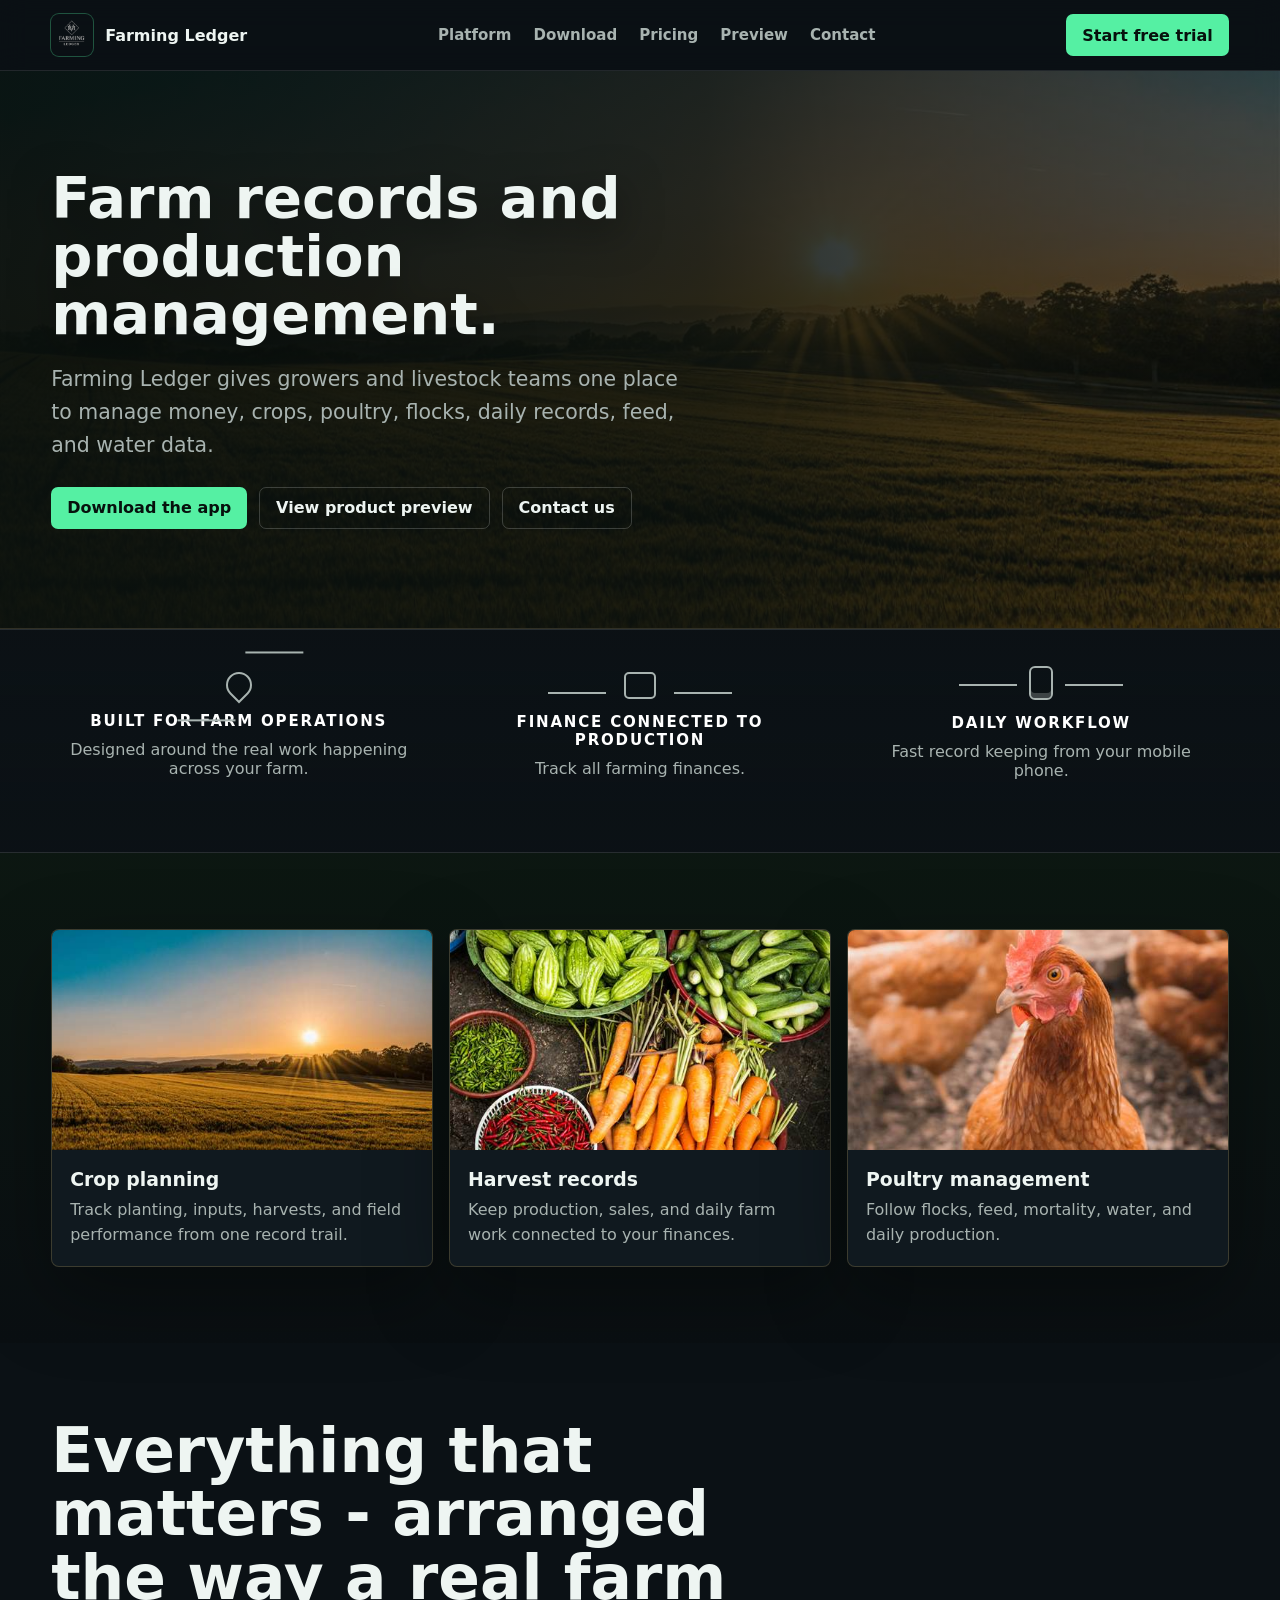
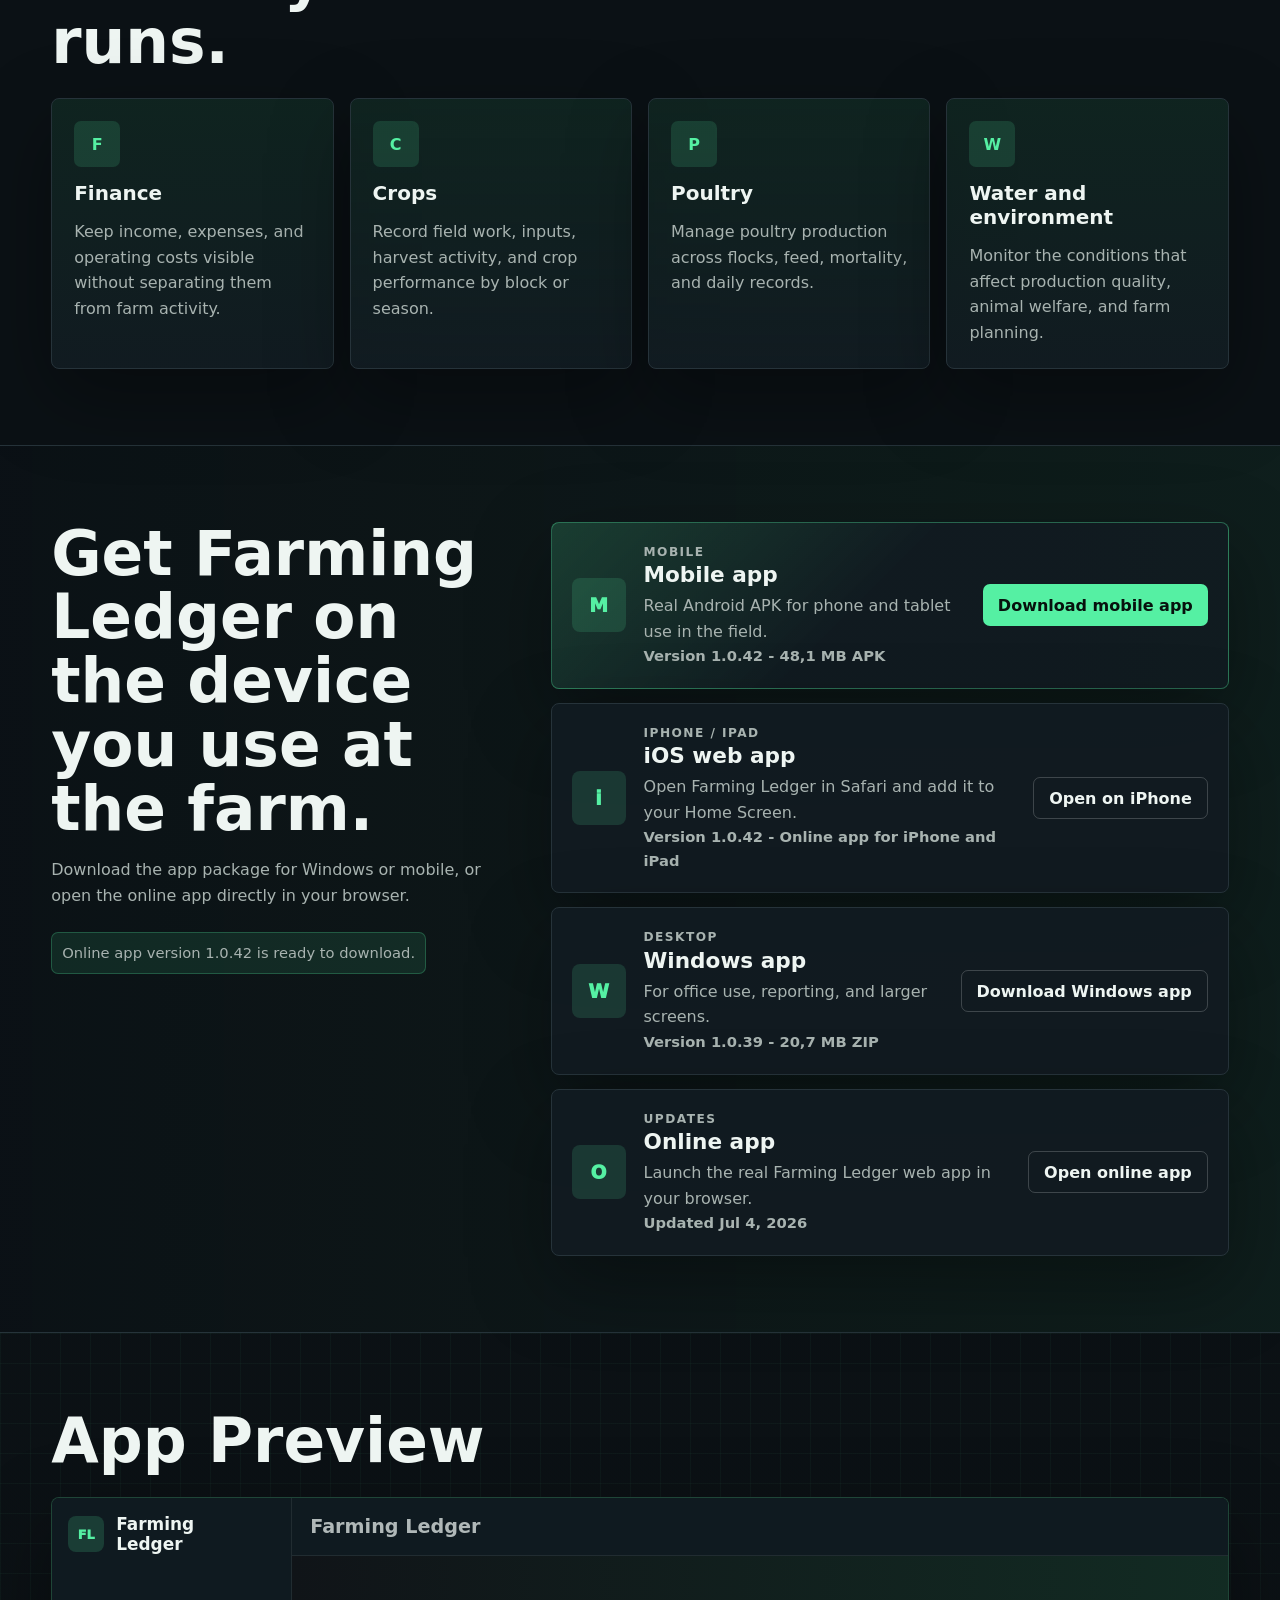
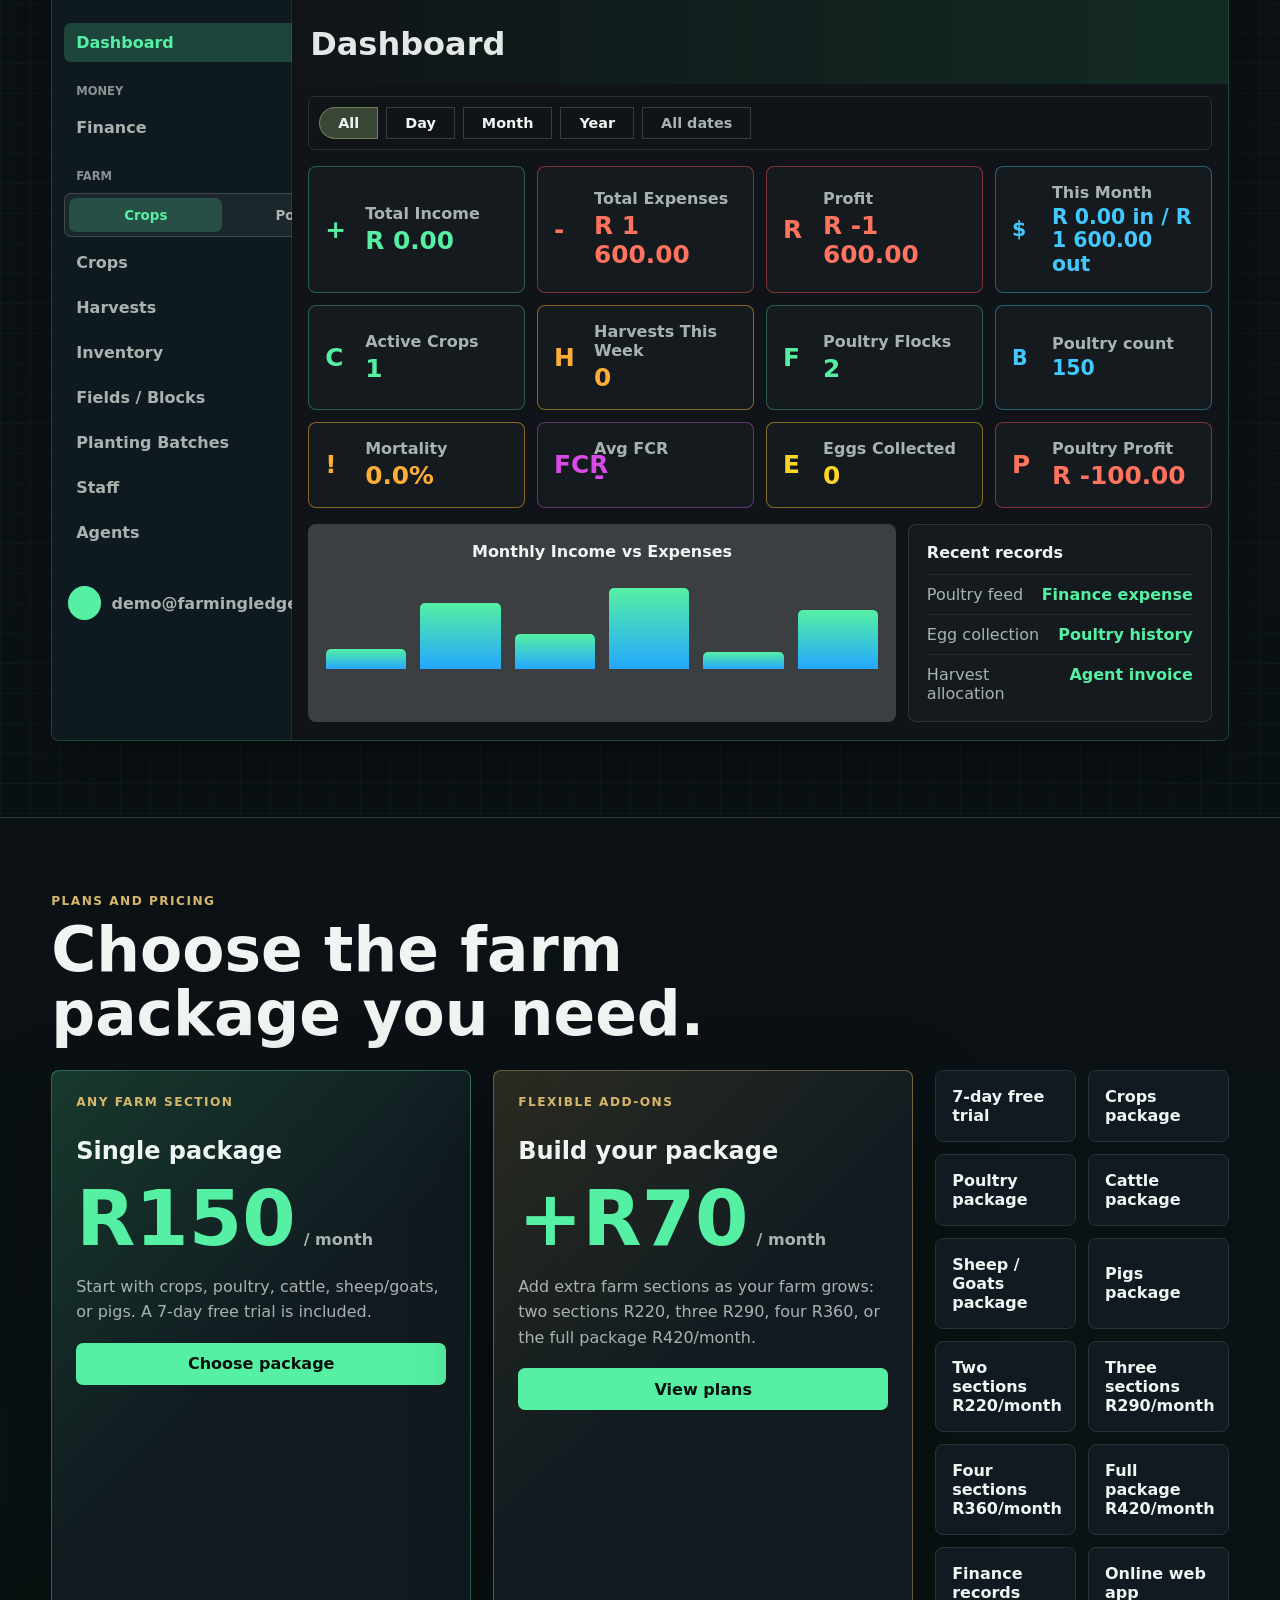
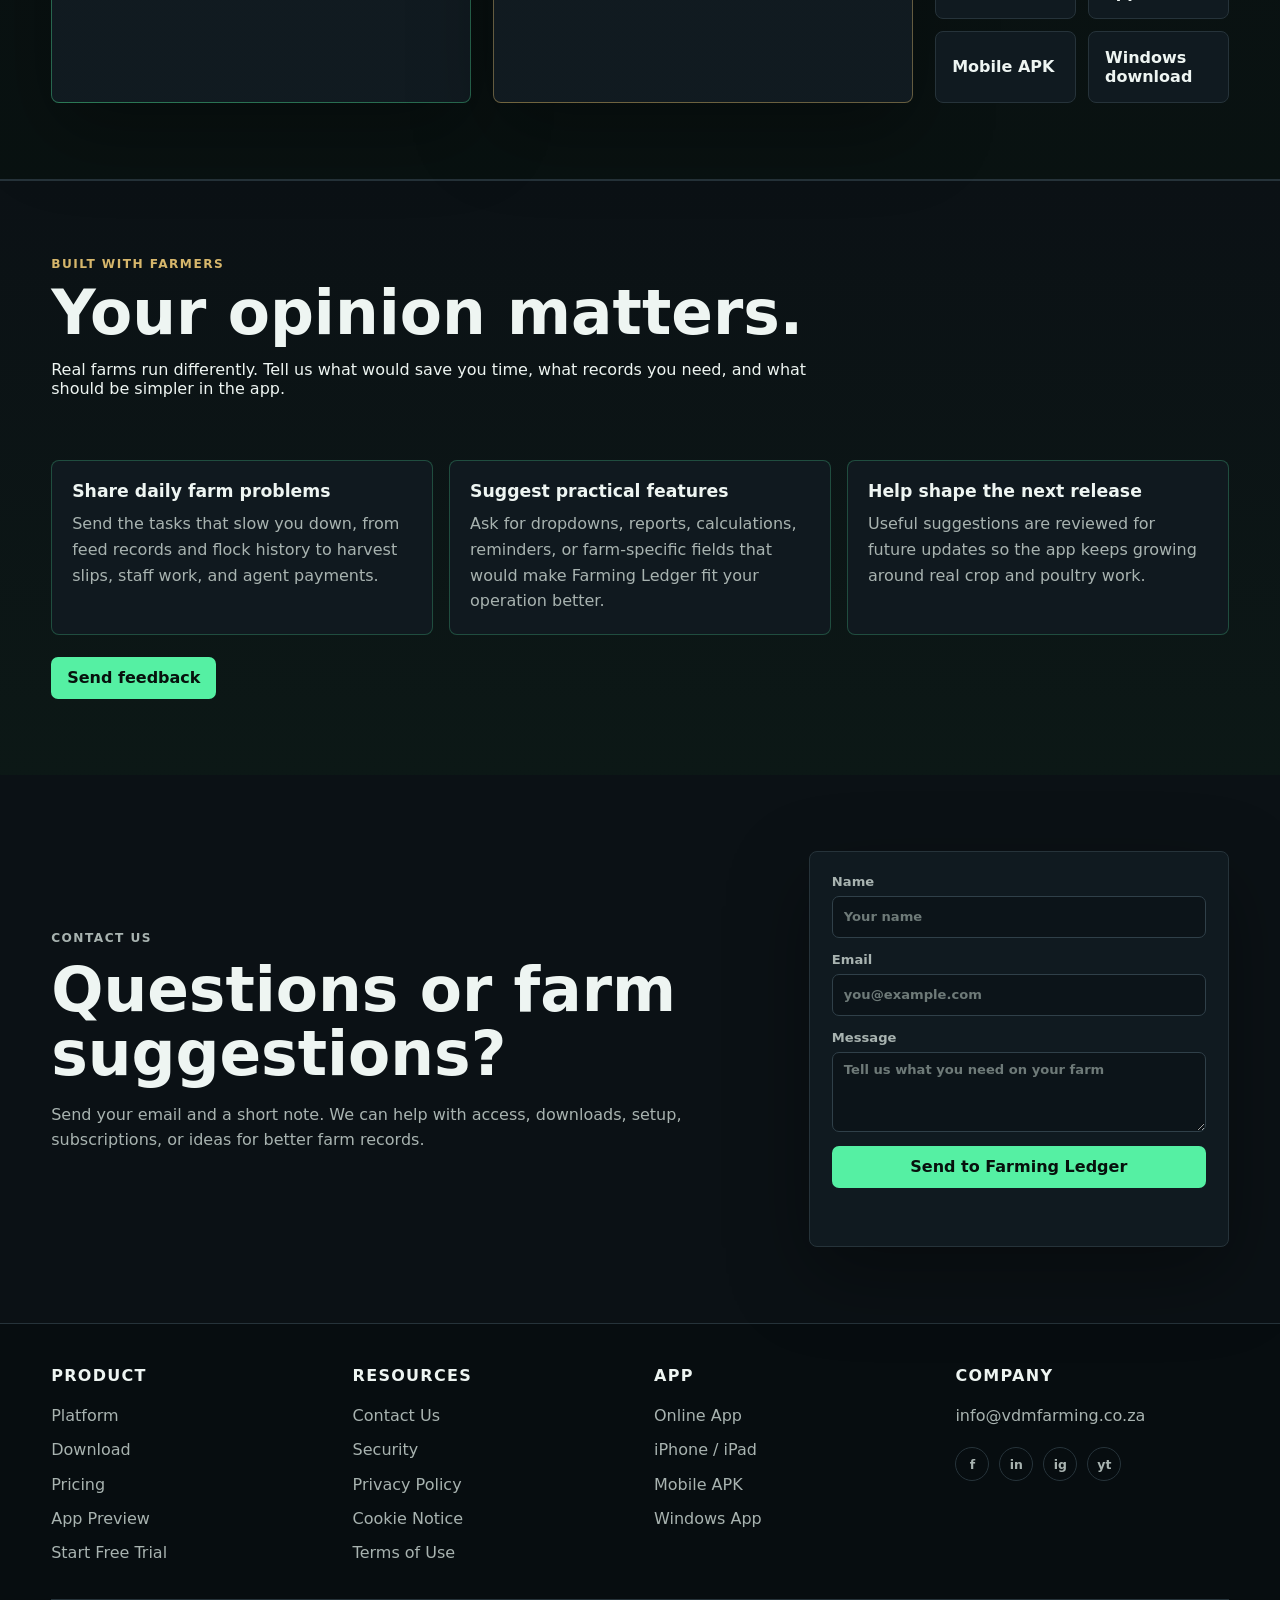
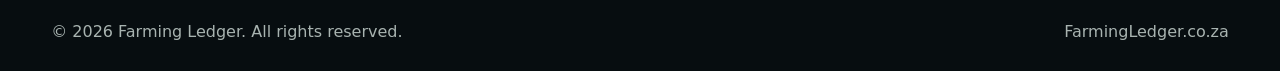
==== commit 9108ccc9: "Improve website speed and reduce hero imagery" ====
--- a/index.html
+++ b/index.html
@@ -8,9 +8,8 @@
     <link rel="icon" href="assets/farming-ledger-logo.png">
     <link rel="manifest" href="site.webmanifest">
     <meta name="theme-color" content="#0b1115">
-    <link rel="preload" as="style" href="styles.css?v=22">
-    <link rel="stylesheet" href="styles.css?v=22" media="print" onload="this.media='all'">
-    <noscript><link rel="stylesheet" href="styles.css?v=22"></noscript>
+    <link rel="preload" as="image" href="assets/hero-field-800.jpg" imagesrcset="assets/hero-field-800.jpg 800w, assets/hero-field-1200.jpg 1200w" imagesizes="100vw" fetchpriority="high">
+    <link rel="stylesheet" href="styles.css?v=23">
   </head>
   <body>
     <header class="site-header">
@@ -32,7 +31,7 @@
       <section class="hero" aria-labelledby="heroTitle">
         <picture class="hero-media" aria-hidden="true">
           <source srcset="assets/hero-field-800.jpg 800w, assets/hero-field-1200.jpg 1200w" sizes="100vw">
-          <img src="assets/hero-field-800.jpg" alt="" width="800" height="450" fetchpriority="high" decoding="async">
+          <img src="assets/hero-field-800.jpg" alt="" width="800" height="450" fetchpriority="high" decoding="sync">
         </picture>
         <div class="hero-copy-block">
           <h1 id="heroTitle">Farm records and production management.</h1>
--- a/styles.css
+++ b/styles.css
@@ -135,17 +135,17 @@
   display: flex;
   align-items: center;
   overflow: hidden;
-  min-height: calc(92vh - 71px);
+  min-height: clamp(420px, 62vh, 620px);
   border-bottom: 1px solid rgba(214, 182, 107, 0.18);
   background: #0b1115;
-  padding: clamp(34px, 5vw, 64px) clamp(18px, 4vw, 56px);
+  padding: clamp(30px, 4vw, 54px) clamp(18px, 4vw, 56px);
 }
 
 .hero::after {
   position: absolute;
   inset: 0;
   z-index: 0;
-  background: linear-gradient(90deg, rgba(10, 17, 14, 0.94) 0%, rgba(10, 17, 14, 0.78) 52%, rgba(10, 17, 14, 0.38) 100%);
+  background: linear-gradient(90deg, rgba(10, 17, 14, 0.96) 0%, rgba(10, 17, 14, 0.88) 55%, rgba(10, 17, 14, 0.62) 100%);
   content: "";
 }
 
@@ -180,7 +180,7 @@
 .hero h1 {
   margin: 0;
   max-width: 780px;
-  font-size: clamp(2.55rem, 5.1vw, 5rem);
+  font-size: clamp(2.3rem, 4.5vw, 4.3rem);
   line-height: 1;
   letter-spacing: 0;
   text-shadow: 0 12px 42px rgba(0, 0, 0, 0.55);
@@ -188,7 +188,7 @@
 
 .hero-copy {
   max-width: 650px;
-  margin: 24px 0 0;
+  margin: 20px 0 0;
   color: var(--muted);
   font-size: clamp(1.05rem, 1.8vw, 1.28rem);
   line-height: 1.62;
@@ -197,7 +197,7 @@
 .hero-actions {
   flex-wrap: wrap;
   gap: 12px;
-  margin-top: 28px;
+  margin-top: 24px;
 }
 
 .product-frame {
@@ -356,9 +356,7 @@
   align-items: center;
   border-top: 1px solid rgba(85, 240, 163, 0.1);
   border-bottom: 1px solid rgba(85, 240, 163, 0.08);
-  background:
-    linear-gradient(90deg, rgba(12, 19, 15, 0.95), rgba(16, 46, 34, 0.86)),
-    url("assets/dashboard-hay-bales-960.jpg") center / cover;
+  background: linear-gradient(90deg, rgba(12, 19, 15, 0.95), rgba(16, 46, 34, 0.86));
   padding: 20px 24px;
 }
 
@@ -445,9 +443,7 @@
   gap: 26px;
   border-top: 1px solid rgba(238, 245, 242, 0.12);
   border-bottom: 1px solid rgba(238, 245, 242, 0.12);
-  background:
-    linear-gradient(180deg, rgba(11, 17, 21, 0.58), rgba(11, 17, 21, 0.82)),
-    url("assets/hero-field-800.jpg") center / cover;
+  background: linear-gradient(180deg, rgba(11, 17, 21, 0.74), rgba(11, 17, 21, 0.92));
   padding-top: 36px;
   padding-bottom: 36px;
 }
@@ -690,10 +686,7 @@
   align-items: start;
   border-top: 1px solid var(--line);
   border-bottom: 1px solid var(--line);
-  background:
-    linear-gradient(90deg, rgba(11, 17, 21, 0.96), rgba(11, 17, 21, 0.82)),
-    url("assets/hero-field-800.jpg") center / cover,
-    #0f171c;
+  background: linear-gradient(90deg, rgba(11, 17, 21, 0.98), rgba(15, 31, 28, 0.9)), #0f171c;
 }
 
 .download-copy {
@@ -867,22 +860,8 @@
     linear-gradient(90deg, rgba(85, 240, 163, 0.04) 1px, transparent 1px),
     linear-gradient(rgba(85, 240, 163, 0.04) 1px, transparent 1px),
     linear-gradient(rgba(11, 17, 21, 0.93), rgba(11, 17, 21, 0.96)),
-    url("assets/hero-field-800.jpg") center bottom / cover,
     #0b1115;
-  background-size: 30px 30px, 30px 30px, auto, cover, auto;
-}
-
-@supports (background-image: image-set(url("assets/hero-field-800.jpg") 1x)) {
-  .app-section {
-    background-image:
-      linear-gradient(90deg, rgba(85, 240, 163, 0.04) 1px, transparent 1px),
-      linear-gradient(rgba(85, 240, 163, 0.04) 1px, transparent 1px),
-      linear-gradient(rgba(11, 17, 21, 0.93), rgba(11, 17, 21, 0.96)),
-      image-set(
-        url("assets/hero-field-800.jpg") 1x,
-        url("assets/hero-field-1200.jpg") 2x
-      );
-  }
+  background-size: 30px 30px, 30px 30px, auto, auto;
 }
 
 .app-shell {
@@ -1046,21 +1025,8 @@
   display: flex;
   align-items: end;
   min-height: 128px;
-  background:
-    linear-gradient(90deg, rgba(16, 20, 24, 0.88), rgba(16, 20, 24, 0.38)),
-    url("assets/dashboard-hay-bales-960.jpg") center / cover;
+  background: linear-gradient(90deg, rgba(16, 20, 24, 0.92), rgba(19, 52, 39, 0.72));
   padding: 24px 18px;
-}
-
-@supports (background-image: image-set(url("assets/dashboard-hay-bales-960.jpg") 1x)) {
-  .preview-hero-band {
-    background-image:
-      linear-gradient(90deg, rgba(16, 20, 24, 0.88), rgba(16, 20, 24, 0.38)),
-      image-set(
-        url("assets/dashboard-hay-bales-960.jpg") 1x,
-        url("assets/dashboard-hay-bales-1440.jpg") 2x
-      );
-  }
 }
 
 .preview-hero-band h3 {
@@ -1442,9 +1408,7 @@
   display: grid;
   gap: 22px;
   border-top: 1px solid var(--line);
-  background:
-    linear-gradient(180deg, rgba(11, 17, 21, 0.94), rgba(12, 19, 22, 0.98)),
-    url("assets/hero-field-800.jpg") center / cover;
+  background: linear-gradient(180deg, rgba(11, 17, 21, 0.96), rgba(12, 24, 22, 0.98));
 }
 
 .feedback-section .section-heading p:not(.eyebrow) {
@@ -1494,9 +1458,7 @@
 .pricing-section {
   border-top: 1px solid var(--line);
   border-bottom: 1px solid var(--line);
-  background:
-    linear-gradient(180deg, rgba(11, 17, 21, 0.94), rgba(9, 15, 18, 0.98)),
-    url("assets/hero-field-800.jpg") center / cover;
+  background: linear-gradient(180deg, rgba(11, 17, 21, 0.96), rgba(9, 18, 17, 0.98));
   padding: 76px clamp(18px, 4vw, 56px);
 }
 
@@ -1656,9 +1618,7 @@
 
 .page-hero {
   border-bottom: 1px solid var(--line);
-  background:
-    linear-gradient(90deg, rgba(11, 17, 21, 0.95), rgba(11, 17, 21, 0.72)),
-    url("assets/hero-field-800.jpg") center / cover;
+  background: linear-gradient(90deg, rgba(11, 17, 21, 0.98), rgba(13, 31, 27, 0.92));
 }
 
 .page-hero h1 {
@@ -1929,7 +1889,25 @@
 
 @media (max-width: 640px) {
   .hero {
-    padding-top: 34px;
+    min-height: clamp(360px, 56vh, 500px);
+    padding-top: 30px;
+    padding-bottom: 30px;
+  }
+
+  .hero::after {
+    background: linear-gradient(180deg, rgba(10, 17, 14, 0.94) 0%, rgba(10, 17, 14, 0.86) 62%, rgba(10, 17, 14, 0.72) 100%);
+  }
+
+  .hero h1 {
+    font-size: clamp(2.05rem, 11vw, 3rem);
+  }
+
+  .hero-copy {
+    margin-top: 16px;
+  }
+
+  .hero-actions {
+    margin-top: 20px;
   }
 
   .price-ladder,
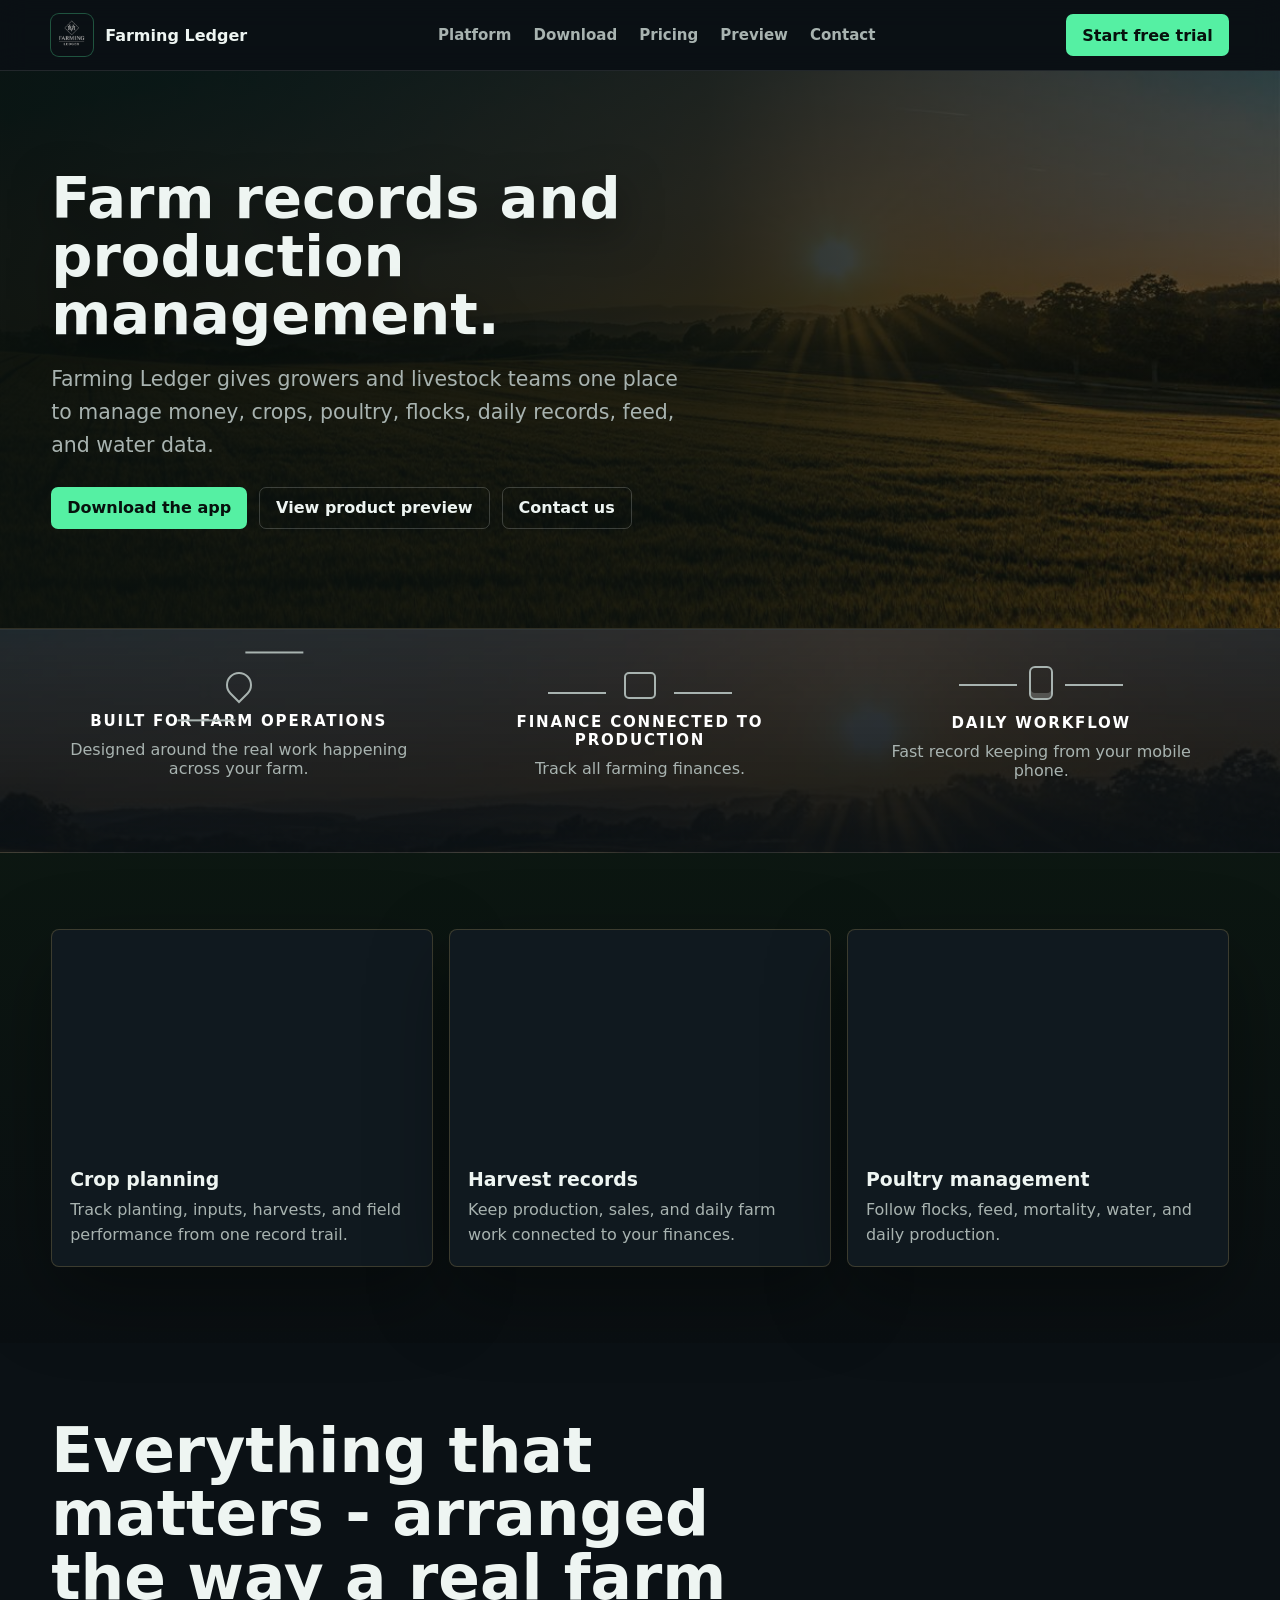
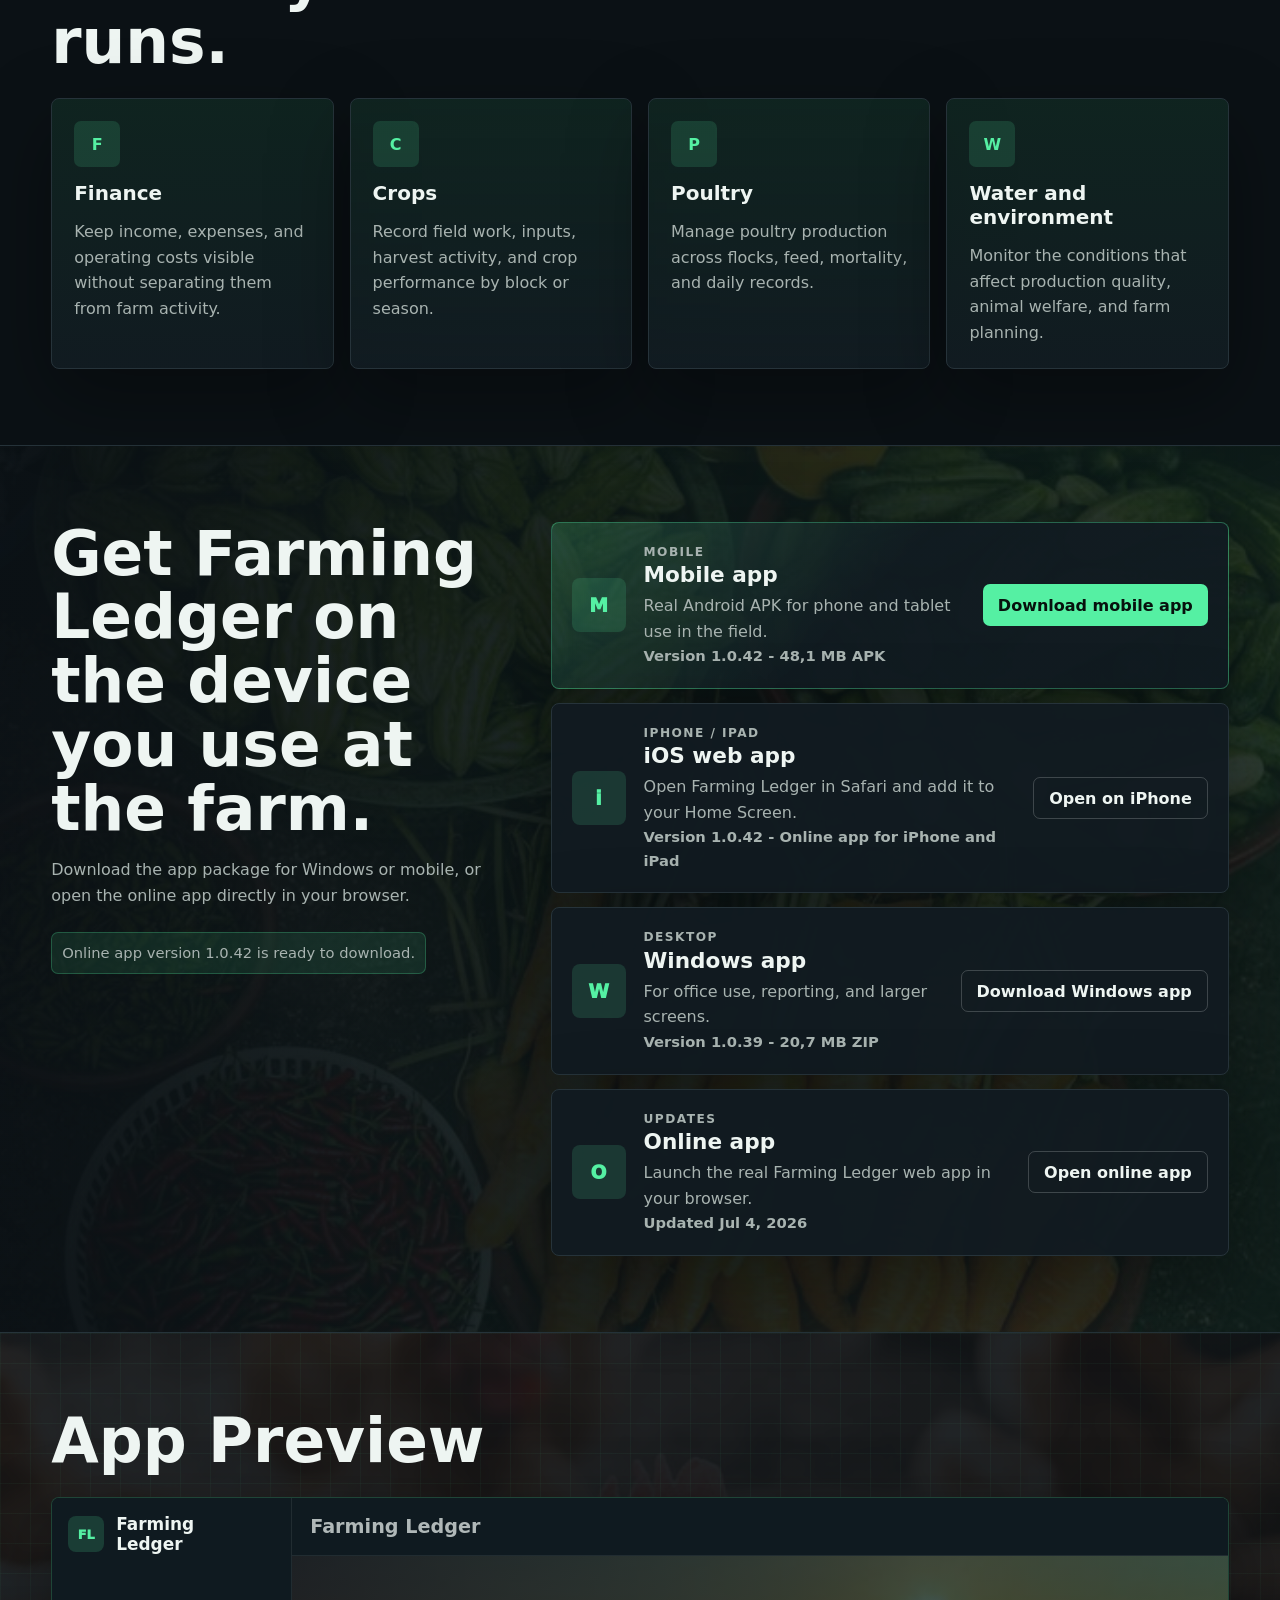
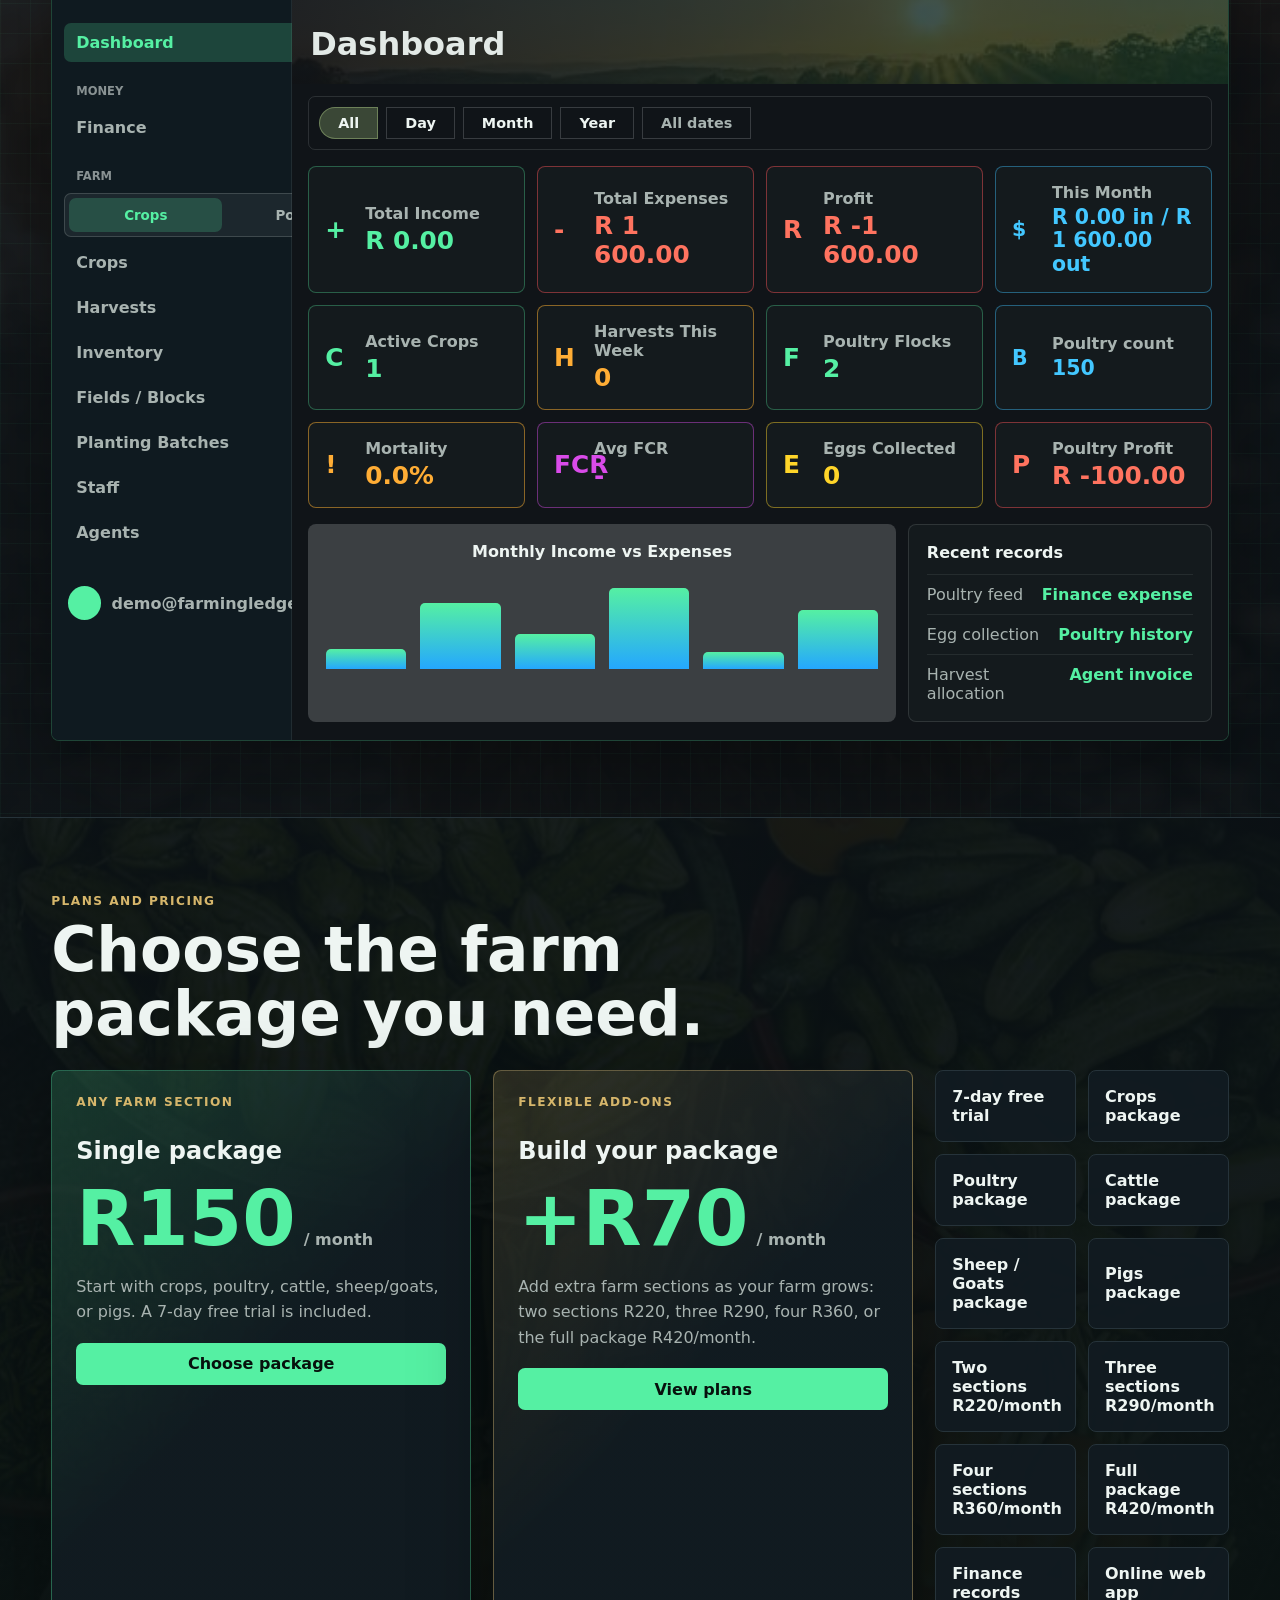
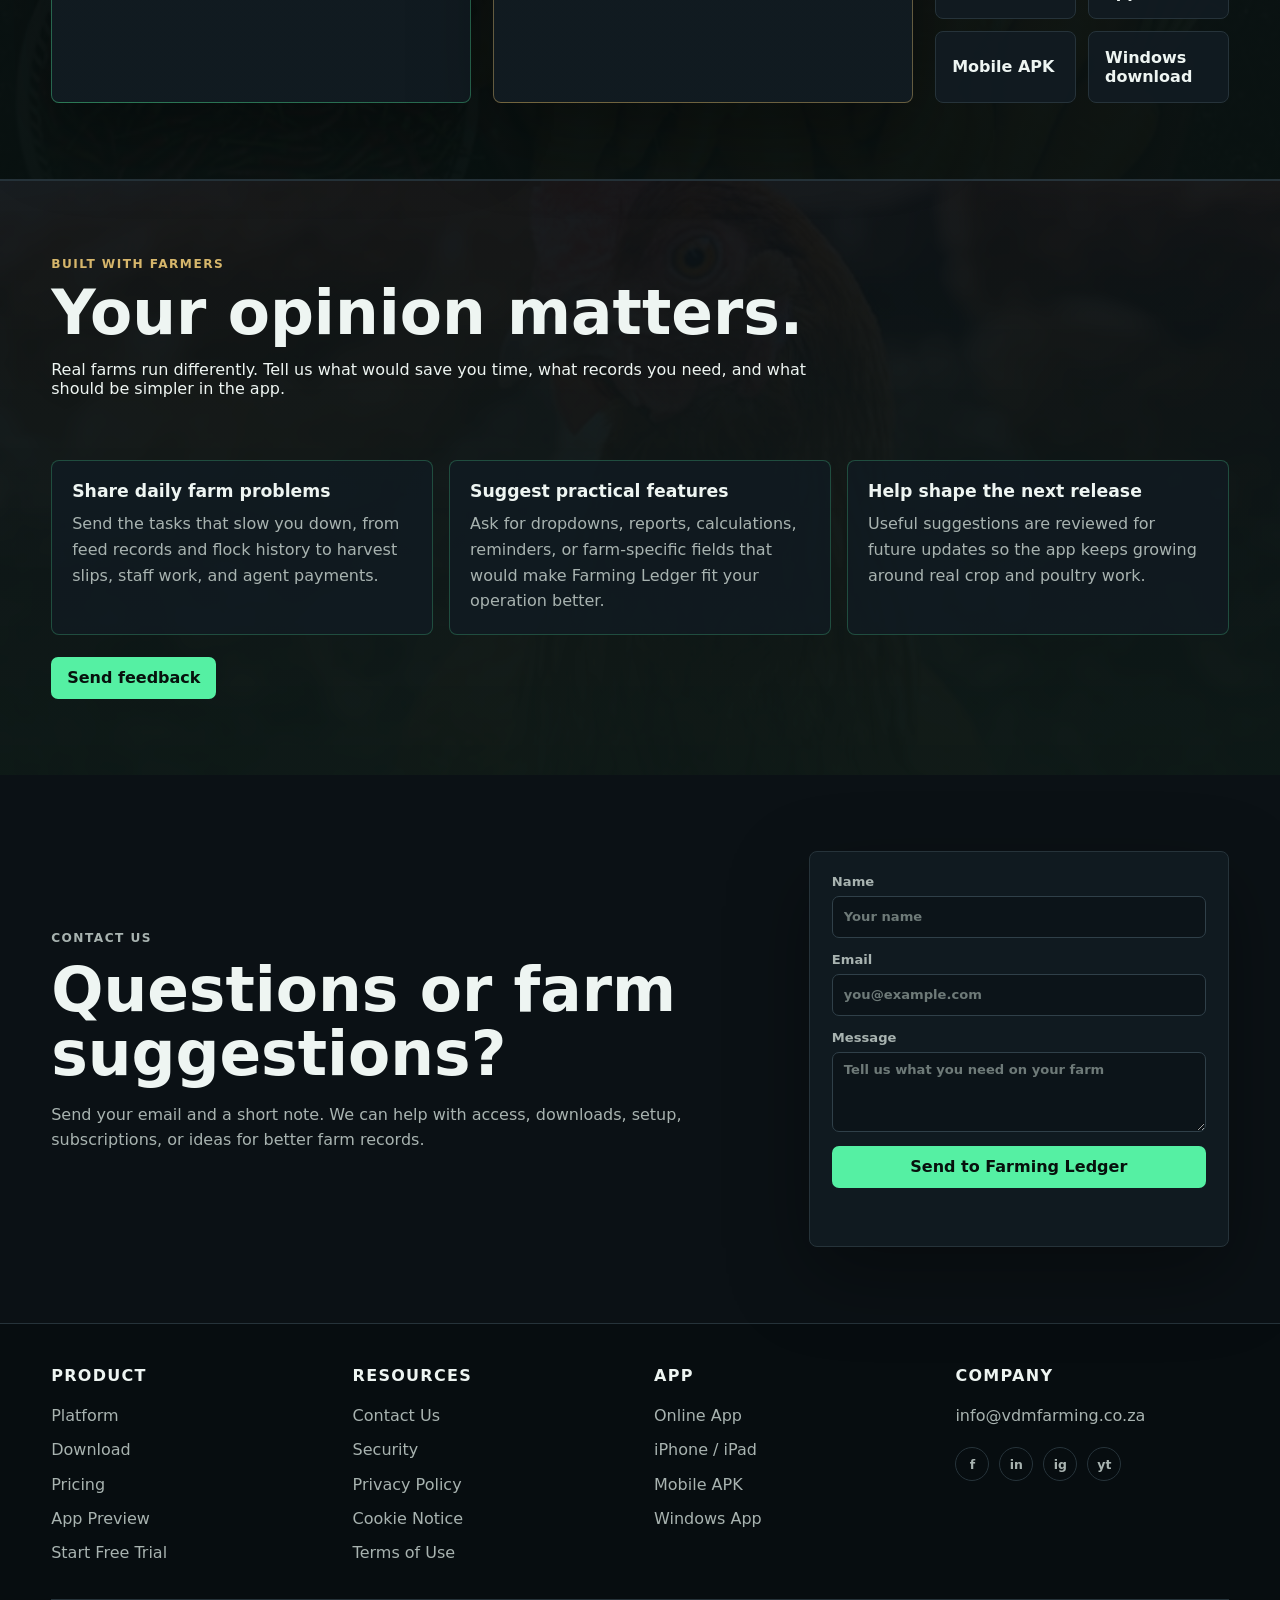
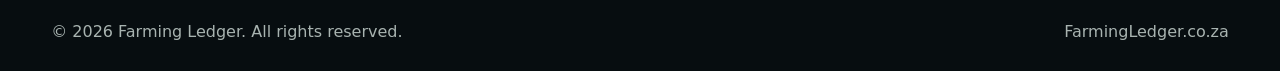
==== commit 0b8305d6: "Restore varied website section backgrounds" ====
--- a/index.html
+++ b/index.html
@@ -9,7 +9,7 @@
     <link rel="manifest" href="site.webmanifest">
     <meta name="theme-color" content="#0b1115">
     <link rel="preload" as="image" href="assets/hero-field-800.jpg" imagesrcset="assets/hero-field-800.jpg 800w, assets/hero-field-1200.jpg 1200w" imagesizes="100vw" fetchpriority="high">
-    <link rel="stylesheet" href="styles.css?v=23">
+    <link rel="stylesheet" href="styles.css?v=24">
   </head>
   <body>
     <header class="site-header">
--- a/styles.css
+++ b/styles.css
@@ -356,7 +356,9 @@
   align-items: center;
   border-top: 1px solid rgba(85, 240, 163, 0.1);
   border-bottom: 1px solid rgba(85, 240, 163, 0.08);
-  background: linear-gradient(90deg, rgba(12, 19, 15, 0.95), rgba(16, 46, 34, 0.86));
+  background:
+    linear-gradient(90deg, rgba(12, 19, 15, 0.95), rgba(16, 46, 34, 0.84)),
+    url("assets/dashboard-hay-bales-960.jpg") center / cover;
   padding: 20px 24px;
 }
 
@@ -443,7 +445,9 @@
   gap: 26px;
   border-top: 1px solid rgba(238, 245, 242, 0.12);
   border-bottom: 1px solid rgba(238, 245, 242, 0.12);
-  background: linear-gradient(180deg, rgba(11, 17, 21, 0.74), rgba(11, 17, 21, 0.92));
+  background:
+    linear-gradient(180deg, rgba(11, 17, 21, 0.82), rgba(11, 17, 21, 0.94)),
+    url("assets/gallery-crops-720.jpg") center / cover;
   padding-top: 36px;
   padding-bottom: 36px;
 }
@@ -686,7 +690,10 @@
   align-items: start;
   border-top: 1px solid var(--line);
   border-bottom: 1px solid var(--line);
-  background: linear-gradient(90deg, rgba(11, 17, 21, 0.98), rgba(15, 31, 28, 0.9)), #0f171c;
+  background:
+    linear-gradient(90deg, rgba(11, 17, 21, 0.98), rgba(15, 31, 28, 0.86)),
+    url("assets/gallery-harvest-720.jpg") center / cover,
+    #0f171c;
 }
 
 .download-copy {
@@ -859,9 +866,10 @@
   background:
     linear-gradient(90deg, rgba(85, 240, 163, 0.04) 1px, transparent 1px),
     linear-gradient(rgba(85, 240, 163, 0.04) 1px, transparent 1px),
-    linear-gradient(rgba(11, 17, 21, 0.93), rgba(11, 17, 21, 0.96)),
+    linear-gradient(rgba(11, 17, 21, 0.9), rgba(11, 17, 21, 0.96)),
+    url("assets/gallery-poultry-720.jpg") center / cover,
     #0b1115;
-  background-size: 30px 30px, 30px 30px, auto, auto;
+  background-size: 30px 30px, 30px 30px, auto, cover, auto;
 }
 
 .app-shell {
@@ -1025,7 +1033,9 @@
   display: flex;
   align-items: end;
   min-height: 128px;
-  background: linear-gradient(90deg, rgba(16, 20, 24, 0.92), rgba(19, 52, 39, 0.72));
+  background:
+    linear-gradient(90deg, rgba(16, 20, 24, 0.9), rgba(19, 52, 39, 0.76)),
+    url("assets/gallery-crops-520.jpg") center / cover;
   padding: 24px 18px;
 }
 
@@ -1408,7 +1418,9 @@
   display: grid;
   gap: 22px;
   border-top: 1px solid var(--line);
-  background: linear-gradient(180deg, rgba(11, 17, 21, 0.96), rgba(12, 24, 22, 0.98));
+  background:
+    linear-gradient(180deg, rgba(11, 17, 21, 0.94), rgba(12, 24, 22, 0.98)),
+    url("assets/gallery-poultry-720.jpg") center / cover;
 }
 
 .feedback-section .section-heading p:not(.eyebrow) {
@@ -1458,7 +1470,9 @@
 .pricing-section {
   border-top: 1px solid var(--line);
   border-bottom: 1px solid var(--line);
-  background: linear-gradient(180deg, rgba(11, 17, 21, 0.96), rgba(9, 18, 17, 0.98));
+  background:
+    linear-gradient(180deg, rgba(11, 17, 21, 0.95), rgba(9, 18, 17, 0.98)),
+    url("assets/gallery-harvest-720.jpg") center / cover;
   padding: 76px clamp(18px, 4vw, 56px);
 }
 
@@ -1618,7 +1632,9 @@
 
 .page-hero {
   border-bottom: 1px solid var(--line);
-  background: linear-gradient(90deg, rgba(11, 17, 21, 0.98), rgba(13, 31, 27, 0.92));
+  background:
+    linear-gradient(90deg, rgba(11, 17, 21, 0.97), rgba(13, 31, 27, 0.88)),
+    url("assets/dashboard-hay-bales-960.jpg") center / cover;
 }
 
 .page-hero h1 {
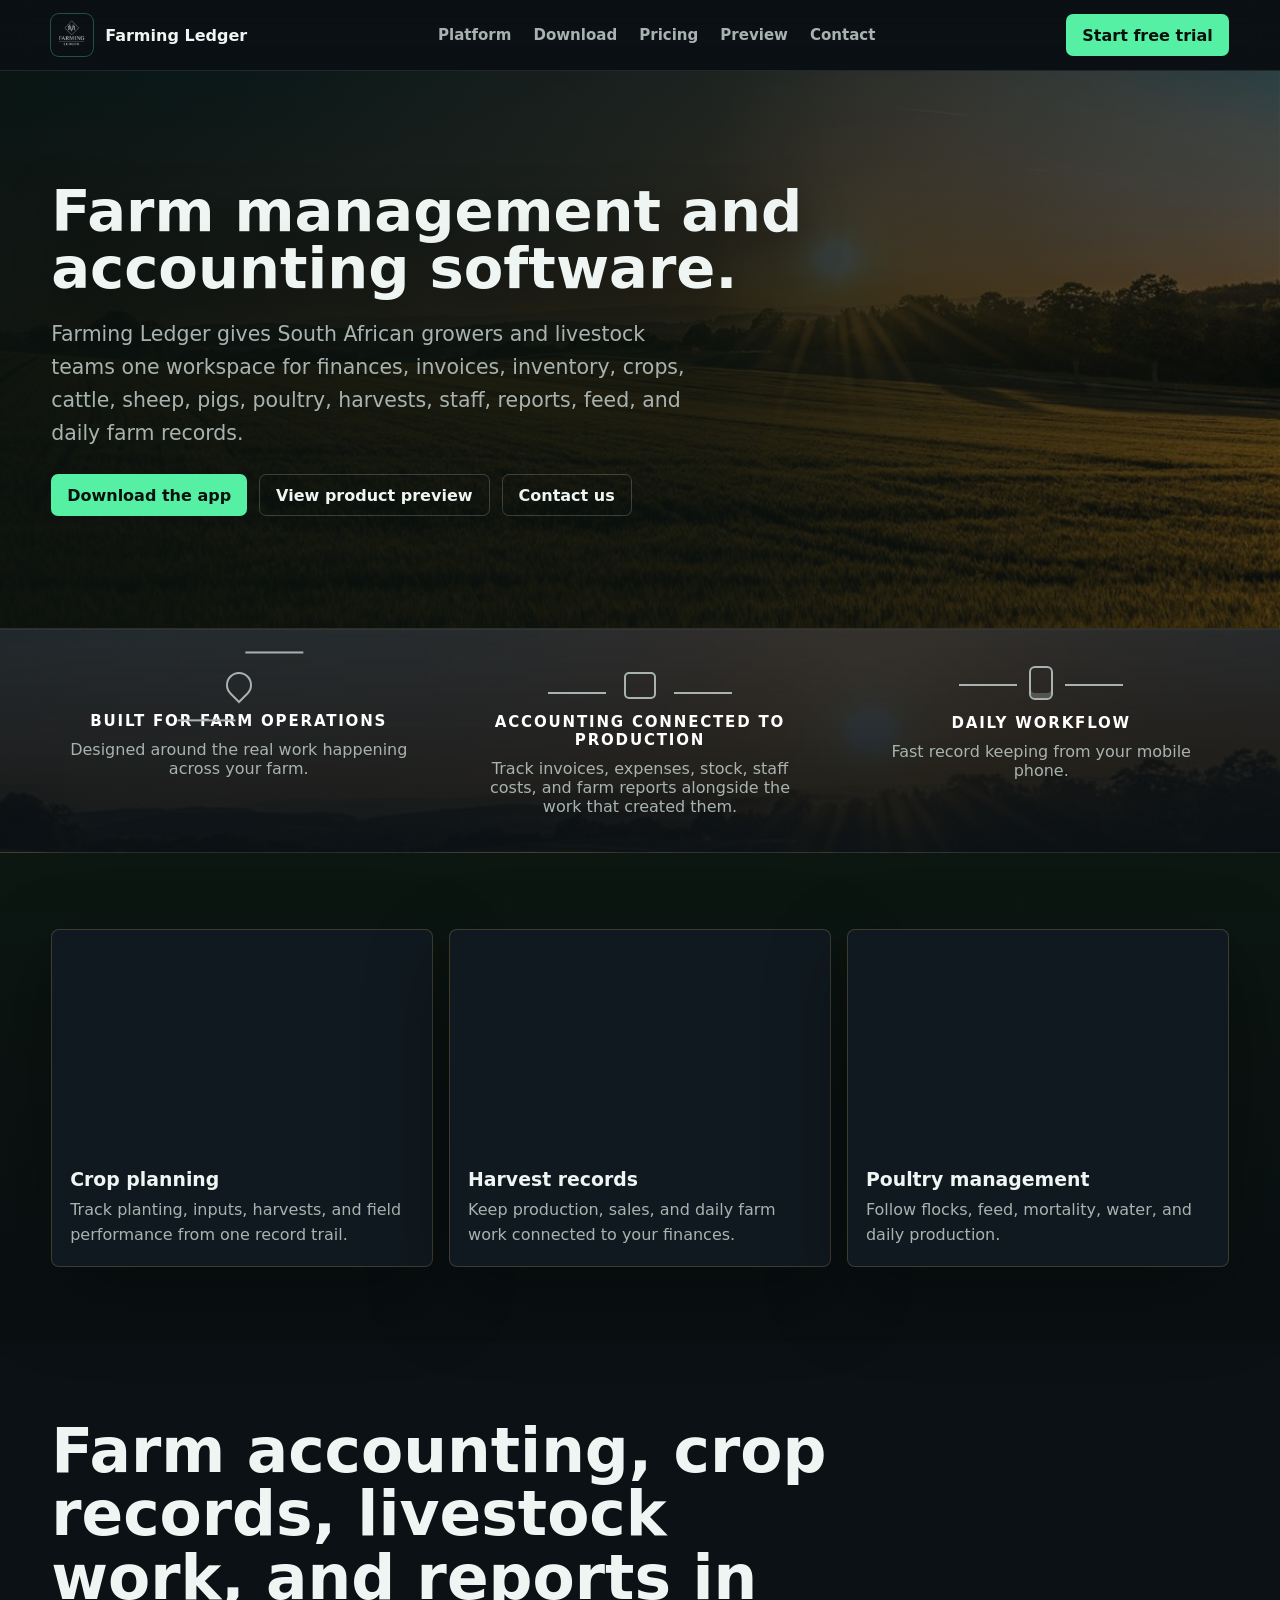
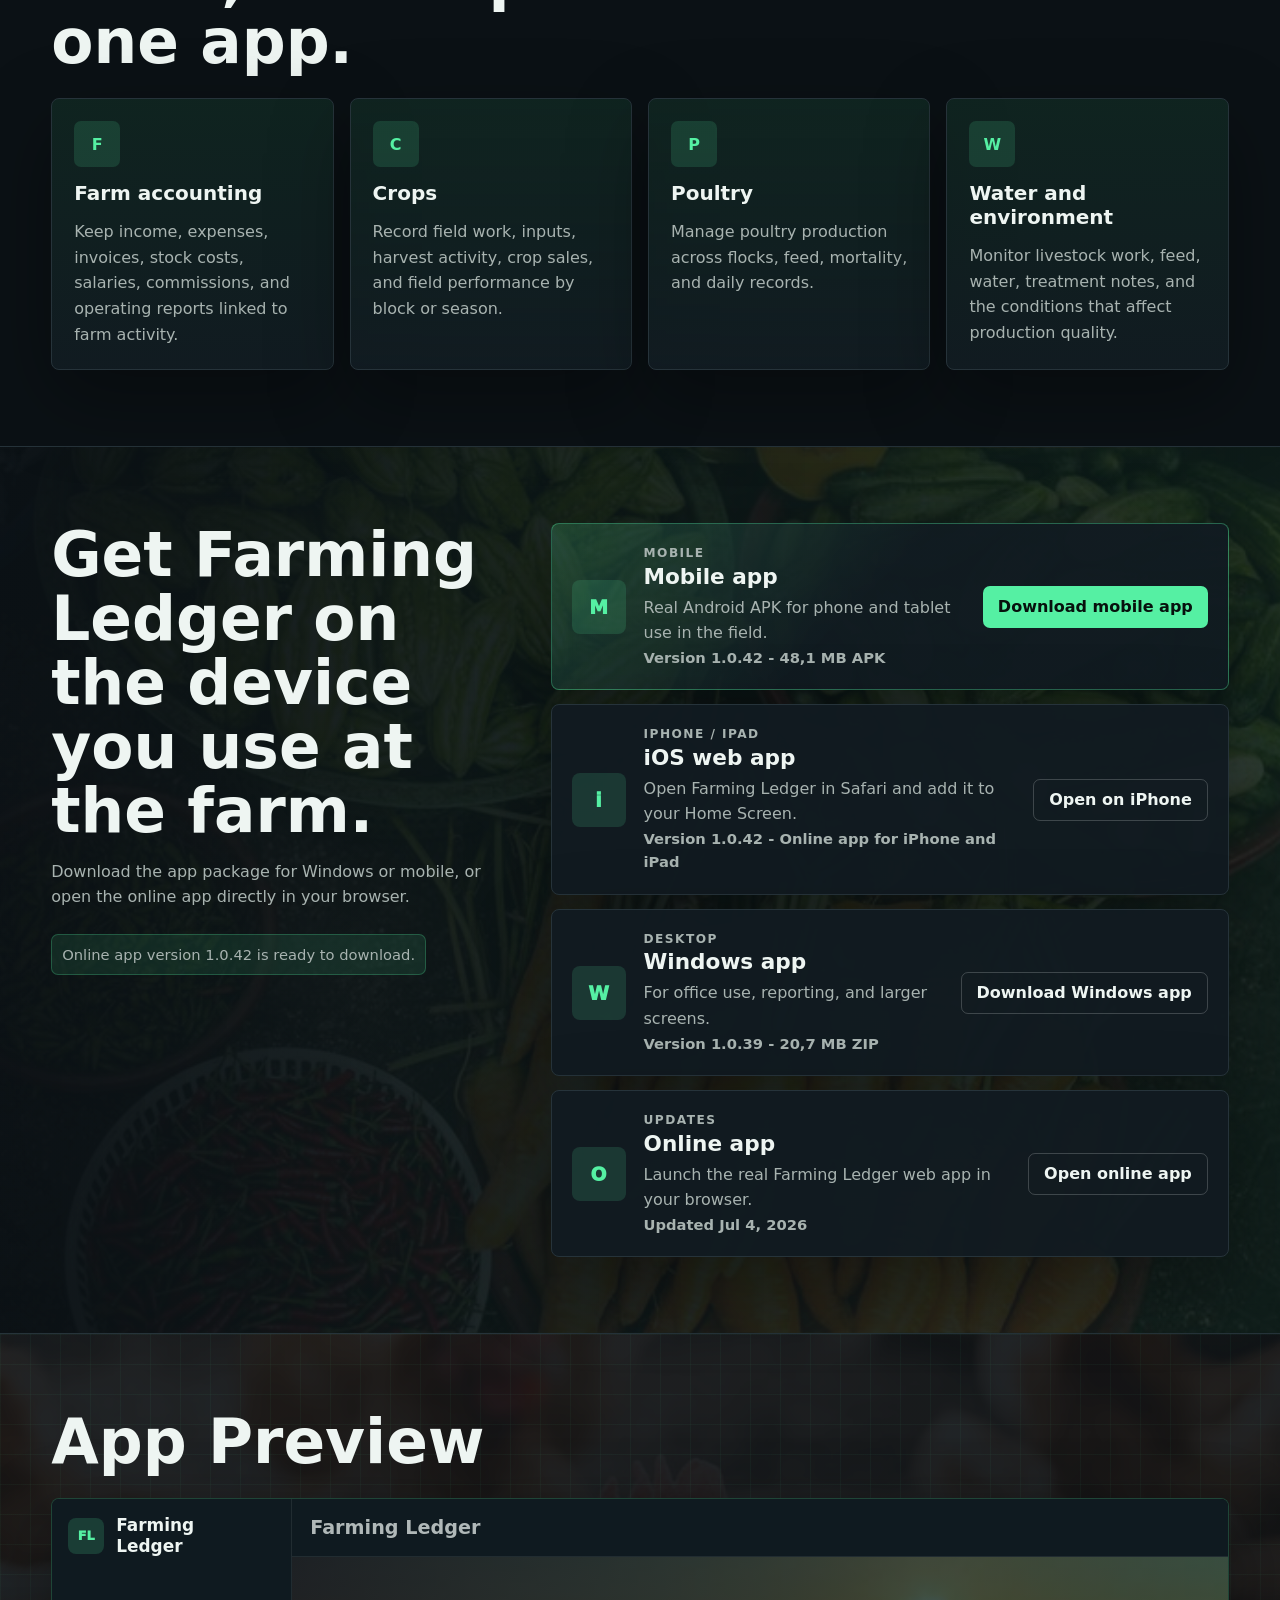
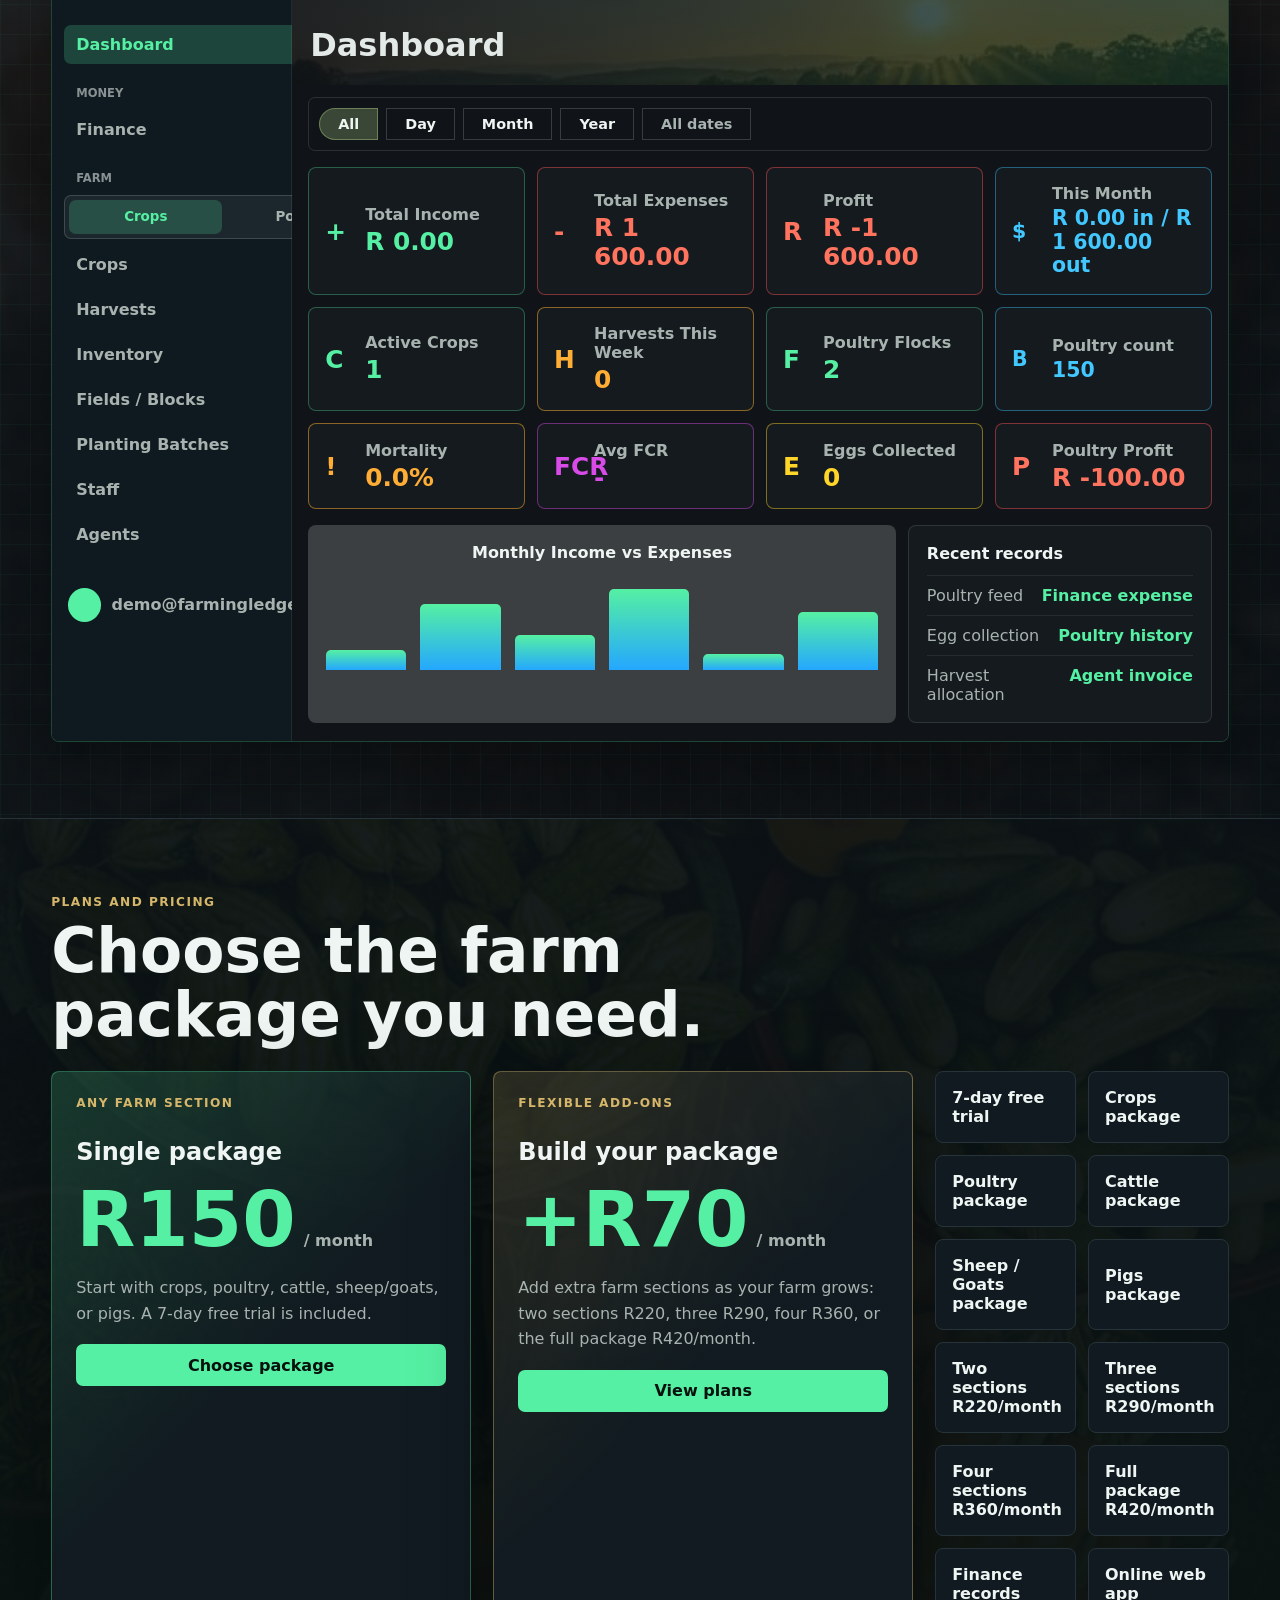
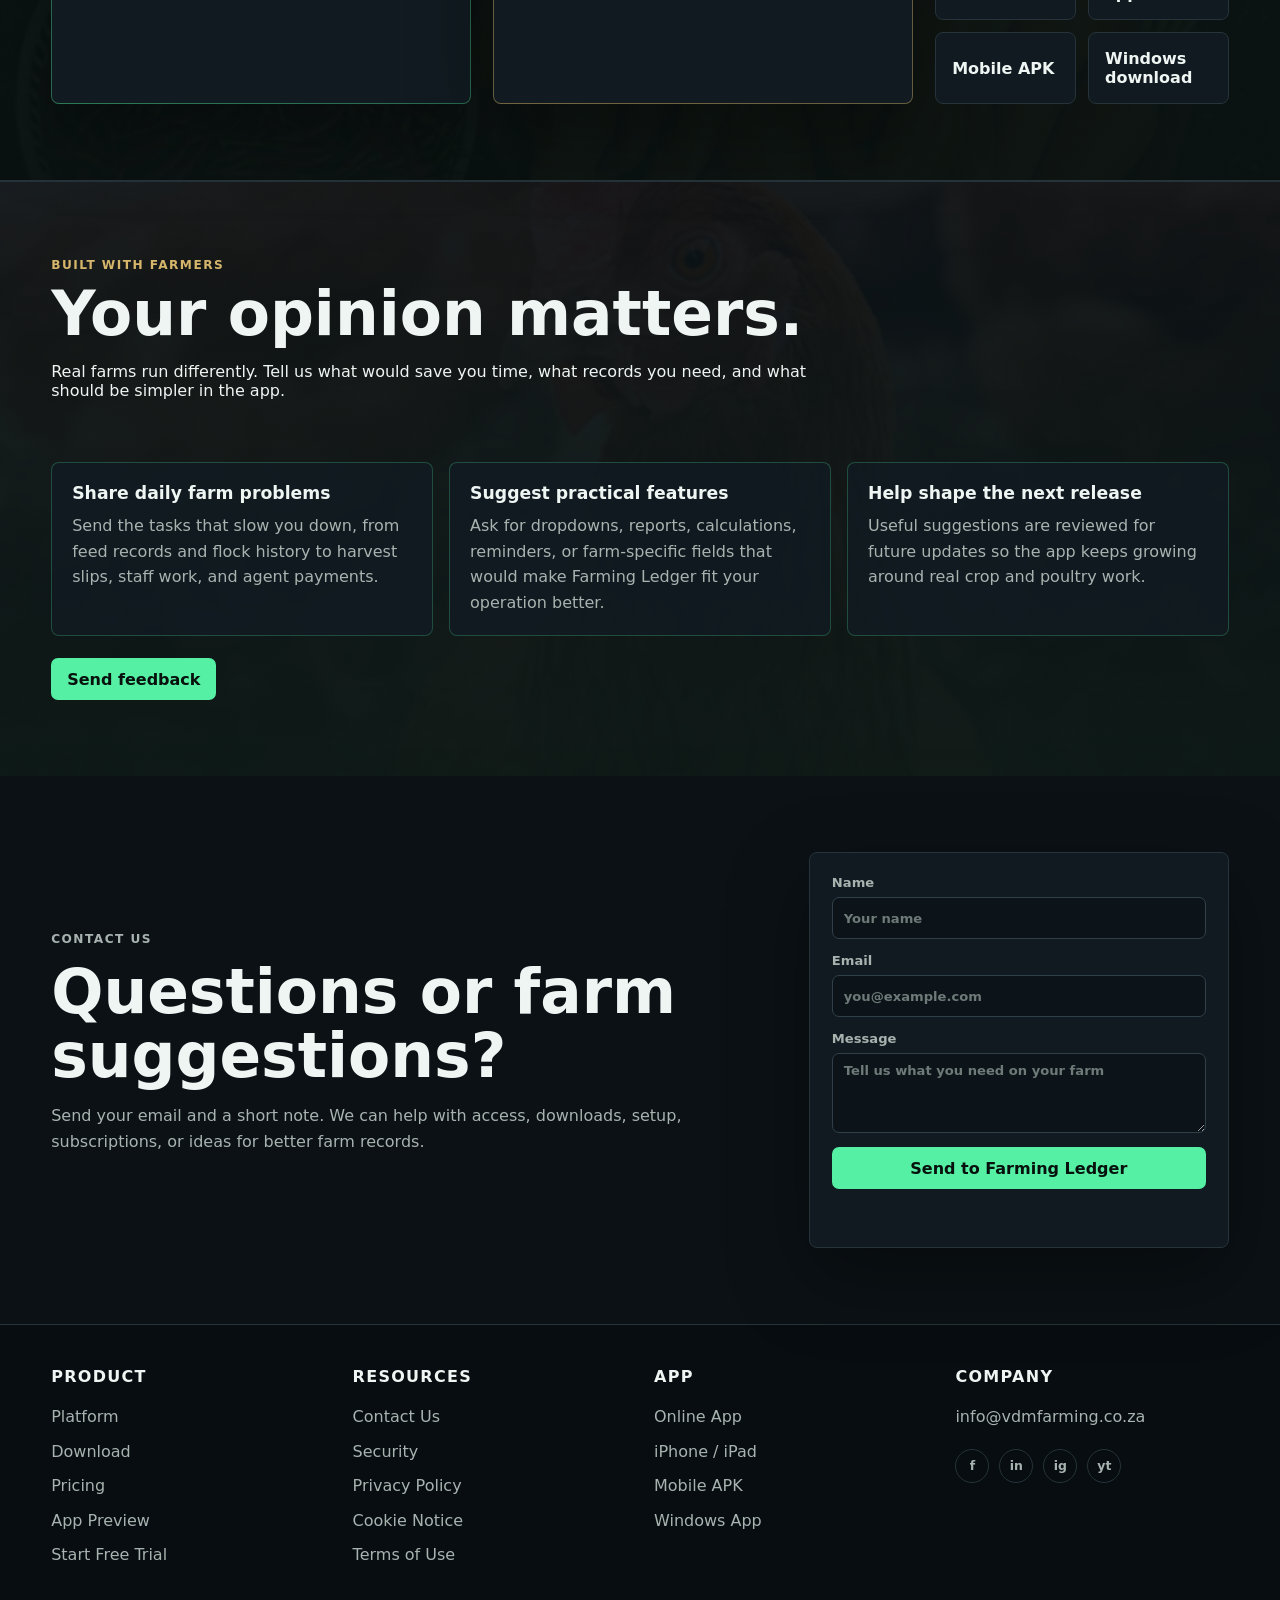
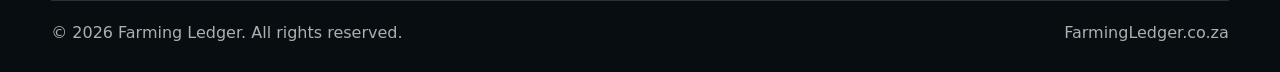
==== commit 7bfc88d0: "Improve website search metadata" ====
--- a/index.html
+++ b/index.html
@@ -3,13 +3,84 @@
   <head>
     <meta charset="utf-8">
     <meta name="viewport" content="width=device-width, initial-scale=1">
-    <meta name="description" content="Farming Ledger is a professional farm management and finance app for crops, poultry, flocks, daily records, feed, water, and farm finances.">
-    <title>Farming Ledger | Farm management software</title>
+    <meta name="description" content="Farming Ledger is farm management and accounting software for crops, cattle, sheep, pigs, poultry, invoices, inventory, harvests, staff, and farm reports.">
+    <meta name="robots" content="index,follow,max-image-preview:large">
+    <link rel="canonical" href="https://farmingledger.co.za/">
+    <meta property="og:type" content="website">
+    <meta property="og:site_name" content="Farming Ledger">
+    <meta property="og:title" content="Farm Management & Accounting Software | Farming Ledger">
+    <meta property="og:description" content="Manage farm records, accounting, livestock, crops, invoices, inventory, harvests, staff, and reports in one Farming Ledger workspace.">
+    <meta property="og:url" content="https://farmingledger.co.za/">
+    <meta property="og:image" content="https://farmingledger.co.za/assets/hero-field-1200.jpg">
+    <meta name="twitter:card" content="summary_large_image">
+    <meta name="twitter:title" content="Farm Management & Accounting Software | Farming Ledger">
+    <meta name="twitter:description" content="Farm records, accounting, livestock, crops, invoices, inventory, harvests, staff, and reports in one app.">
+    <meta name="twitter:image" content="https://farmingledger.co.za/assets/hero-field-1200.jpg">
+    <title>Farm Management & Accounting Software | Farming Ledger</title>
     <link rel="icon" href="assets/farming-ledger-logo.png">
     <link rel="manifest" href="site.webmanifest">
     <meta name="theme-color" content="#0b1115">
     <link rel="preload" as="image" href="assets/hero-field-800.jpg" imagesrcset="assets/hero-field-800.jpg 800w, assets/hero-field-1200.jpg 1200w" imagesizes="100vw" fetchpriority="high">
     <link rel="stylesheet" href="styles.css?v=24">
+    <script type="application/ld+json">
+      {
+        "@context": "https://schema.org",
+        "@graph": [
+          {
+            "@type": "Organization",
+            "@id": "https://farmingledger.co.za/#organization",
+            "name": "Farming Ledger",
+            "legalName": "Van Der Merwe Collections",
+            "url": "https://farmingledger.co.za/",
+            "logo": "https://farmingledger.co.za/assets/farming-ledger-logo.png",
+            "email": "info@vdmfarming.co.za",
+            "address": {
+              "@type": "PostalAddress",
+              "streetAddress": "Plot 25 Kromdraai",
+              "addressLocality": "Bela-Bela",
+              "addressRegion": "Limpopo",
+              "postalCode": "0480",
+              "addressCountry": "ZA"
+            },
+            "contactPoint": {
+              "@type": "ContactPoint",
+              "email": "info@vdmfarming.co.za",
+              "contactType": "customer support"
+            }
+          },
+          {
+            "@type": "WebSite",
+            "@id": "https://farmingledger.co.za/#website",
+            "url": "https://farmingledger.co.za/",
+            "name": "Farming Ledger",
+            "publisher": {
+              "@id": "https://farmingledger.co.za/#organization"
+            },
+            "inLanguage": "en-ZA"
+          },
+          {
+            "@type": "SoftwareApplication",
+            "@id": "https://farmingledger.co.za/#software",
+            "name": "Farming Ledger",
+            "applicationCategory": "BusinessApplication",
+            "operatingSystem": "Web browser, Android, Windows, iOS browser",
+            "url": "https://farmingledger.co.za/",
+            "description": "Farm management and accounting software for crops, cattle, sheep, pigs, poultry, invoices, inventory, harvests, staff, and farm reports.",
+            "image": "https://farmingledger.co.za/assets/hero-field-1200.jpg",
+            "publisher": {
+              "@id": "https://farmingledger.co.za/#organization"
+            },
+            "offers": {
+              "@type": "Offer",
+              "price": "150",
+              "priceCurrency": "ZAR",
+              "availability": "https://schema.org/InStock",
+              "url": "https://farmingledger.co.za/pricing.html"
+            }
+          }
+        ]
+      }
+    </script>
   </head>
   <body>
     <header class="site-header">
@@ -34,8 +105,8 @@
           <img src="assets/hero-field-800.jpg" alt="" width="800" height="450" fetchpriority="high" decoding="sync">
         </picture>
         <div class="hero-copy-block">
-          <h1 id="heroTitle">Farm records and production management.</h1>
-          <p class="hero-copy">Farming Ledger gives growers and livestock teams one place to manage money, crops, poultry, flocks, daily records, feed, and water data.</p>
+          <h1 id="heroTitle">Farm management and accounting software.</h1>
+          <p class="hero-copy">Farming Ledger gives South African growers and livestock teams one workspace for finances, invoices, inventory, crops, cattle, sheep, pigs, poultry, harvests, staff, reports, feed, and daily farm records.</p>
           <div class="hero-actions">
             <a class="primary-action" href="#download">Download the app</a>
             <a class="secondary-action" href="#preview">View product preview</a>
@@ -52,8 +123,8 @@
         </article>
         <article>
           <span class="platform-icon finance-icon" aria-hidden="true"></span>
-          <strong>Finance connected to production</strong>
-          <span>Track all farming finances.</span>
+          <strong>Accounting connected to production</strong>
+          <span>Track invoices, expenses, stock, staff costs, and farm reports alongside the work that created them.</span>
         </article>
         <article>
           <span class="platform-icon phone-icon" aria-hidden="true"></span>
@@ -88,18 +159,18 @@
 
       <section id="modules" class="section">
         <div class="section-heading">
-          <h2>Everything that matters - arranged the way a real farm runs.</h2>
+          <h2>Farm accounting, crop records, livestock work, and reports in one app.</h2>
         </div>
         <div class="module-grid">
           <article class="module-card">
             <span class="module-icon">F</span>
-            <h3>Finance</h3>
-            <p>Keep income, expenses, and operating costs visible without separating them from farm activity.</p>
+            <h3>Farm accounting</h3>
+            <p>Keep income, expenses, invoices, stock costs, salaries, commissions, and operating reports linked to farm activity.</p>
           </article>
           <article class="module-card">
             <span class="module-icon">C</span>
             <h3>Crops</h3>
-            <p>Record field work, inputs, harvest activity, and crop performance by block or season.</p>
+            <p>Record field work, inputs, harvest activity, crop sales, and field performance by block or season.</p>
           </article>
           <article class="module-card">
             <span class="module-icon">P</span>
@@ -109,7 +180,7 @@
           <article class="module-card">
             <span class="module-icon">W</span>
             <h3>Water and environment</h3>
-            <p>Monitor the conditions that affect production quality, animal welfare, and farm planning.</p>
+            <p>Monitor livestock work, feed, water, treatment notes, and the conditions that affect production quality.</p>
           </article>
         </div>
       </section>
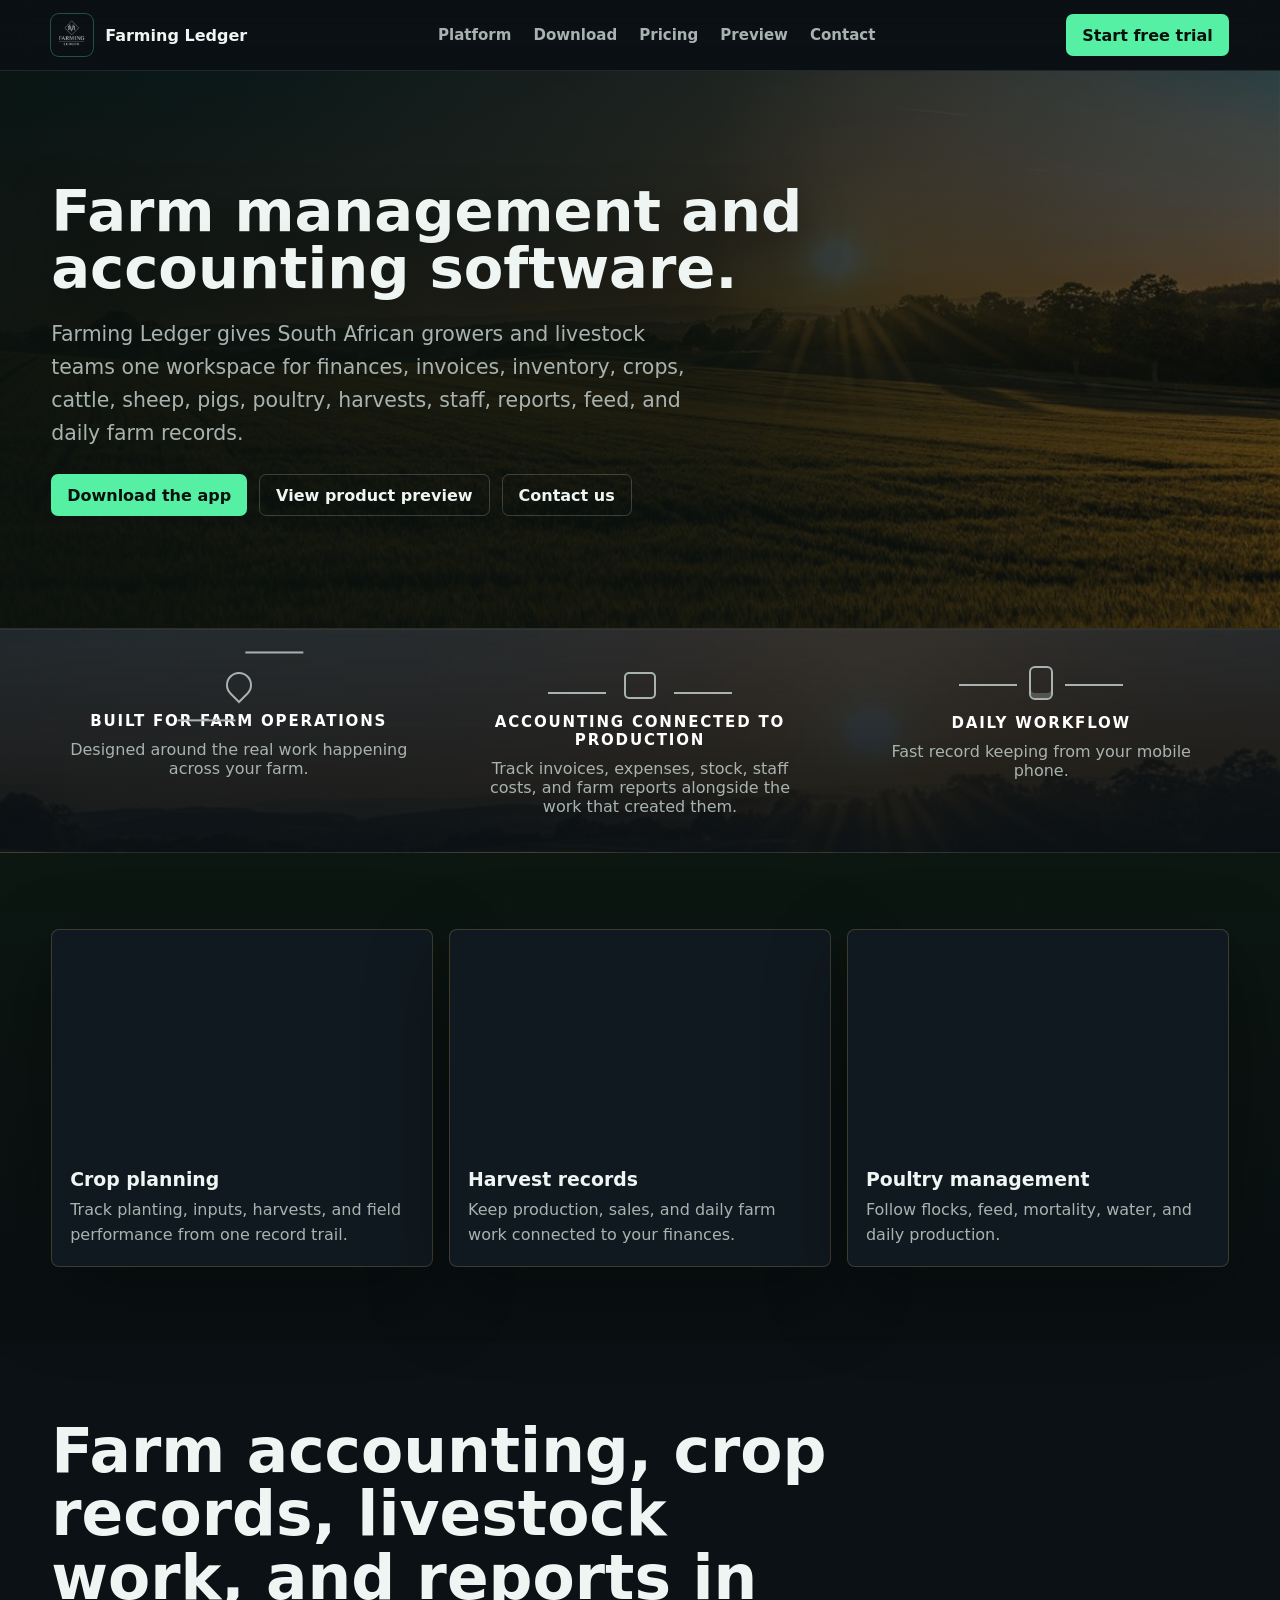
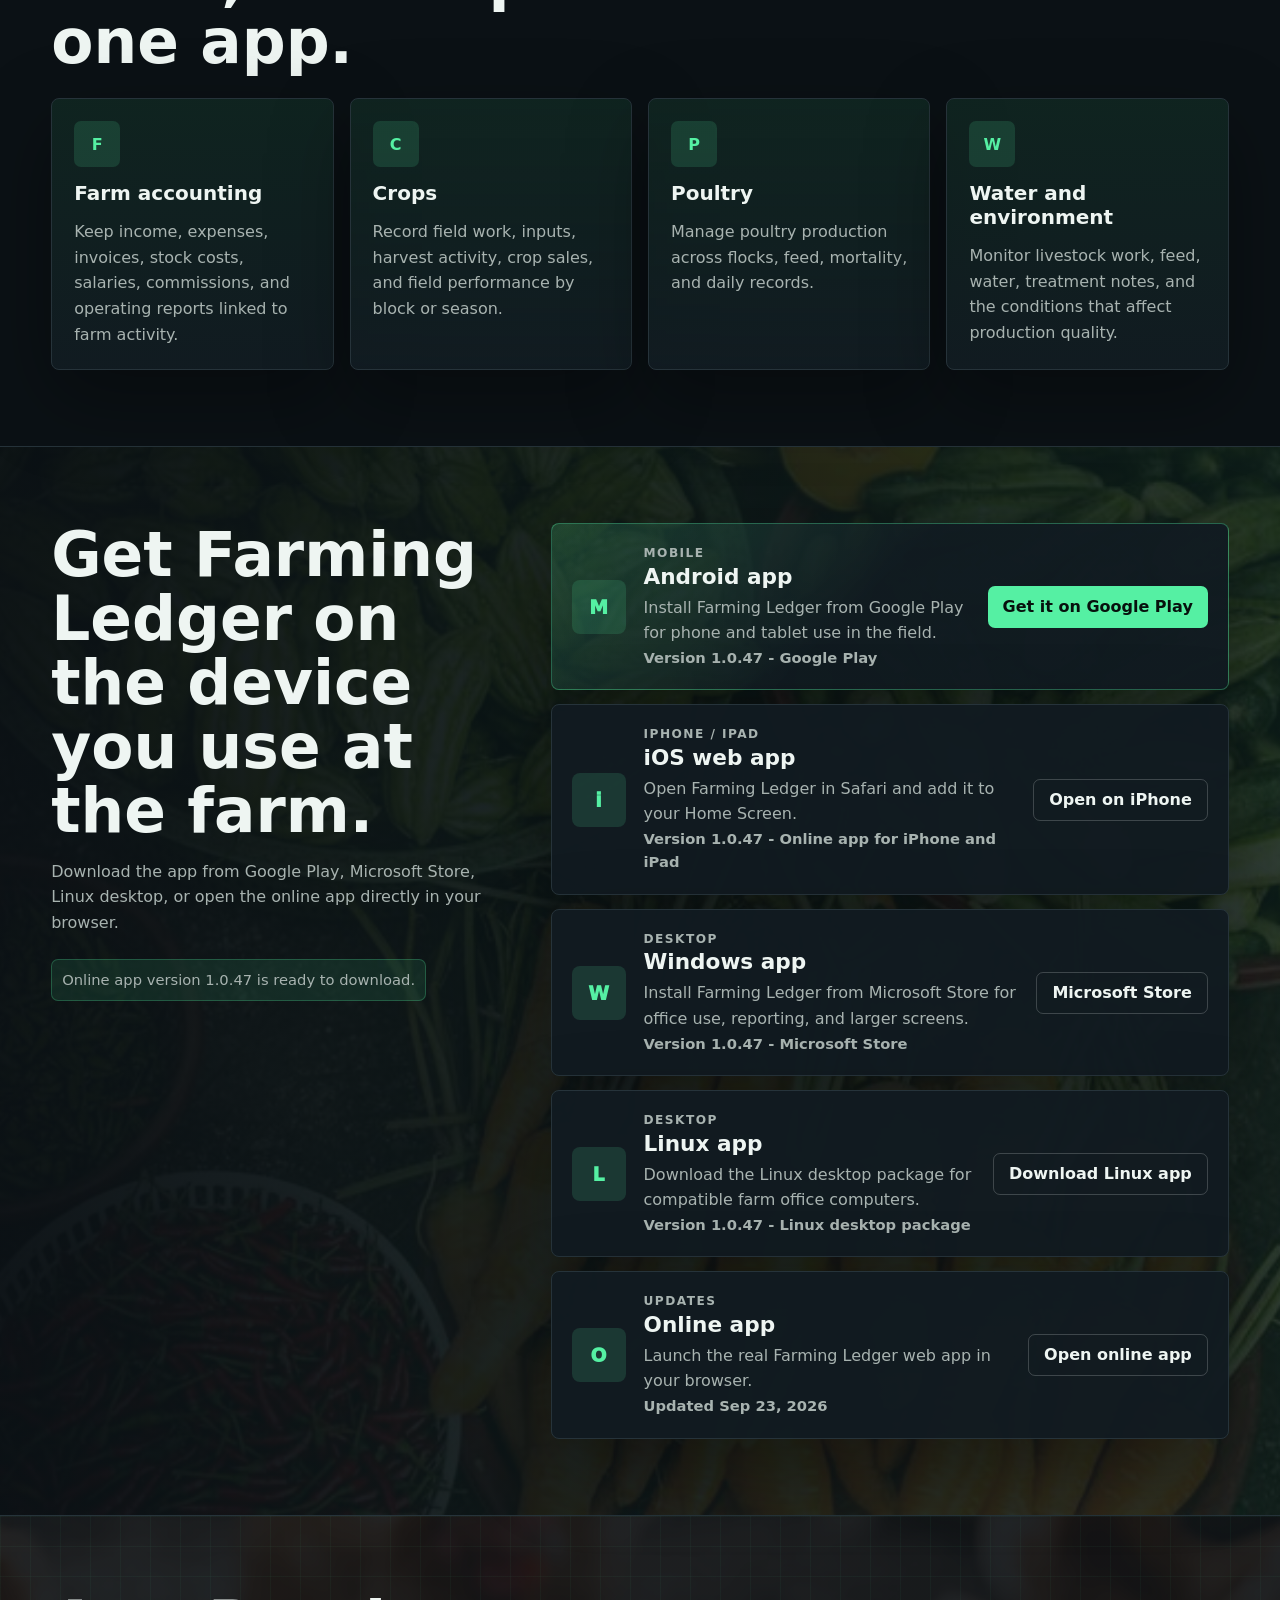
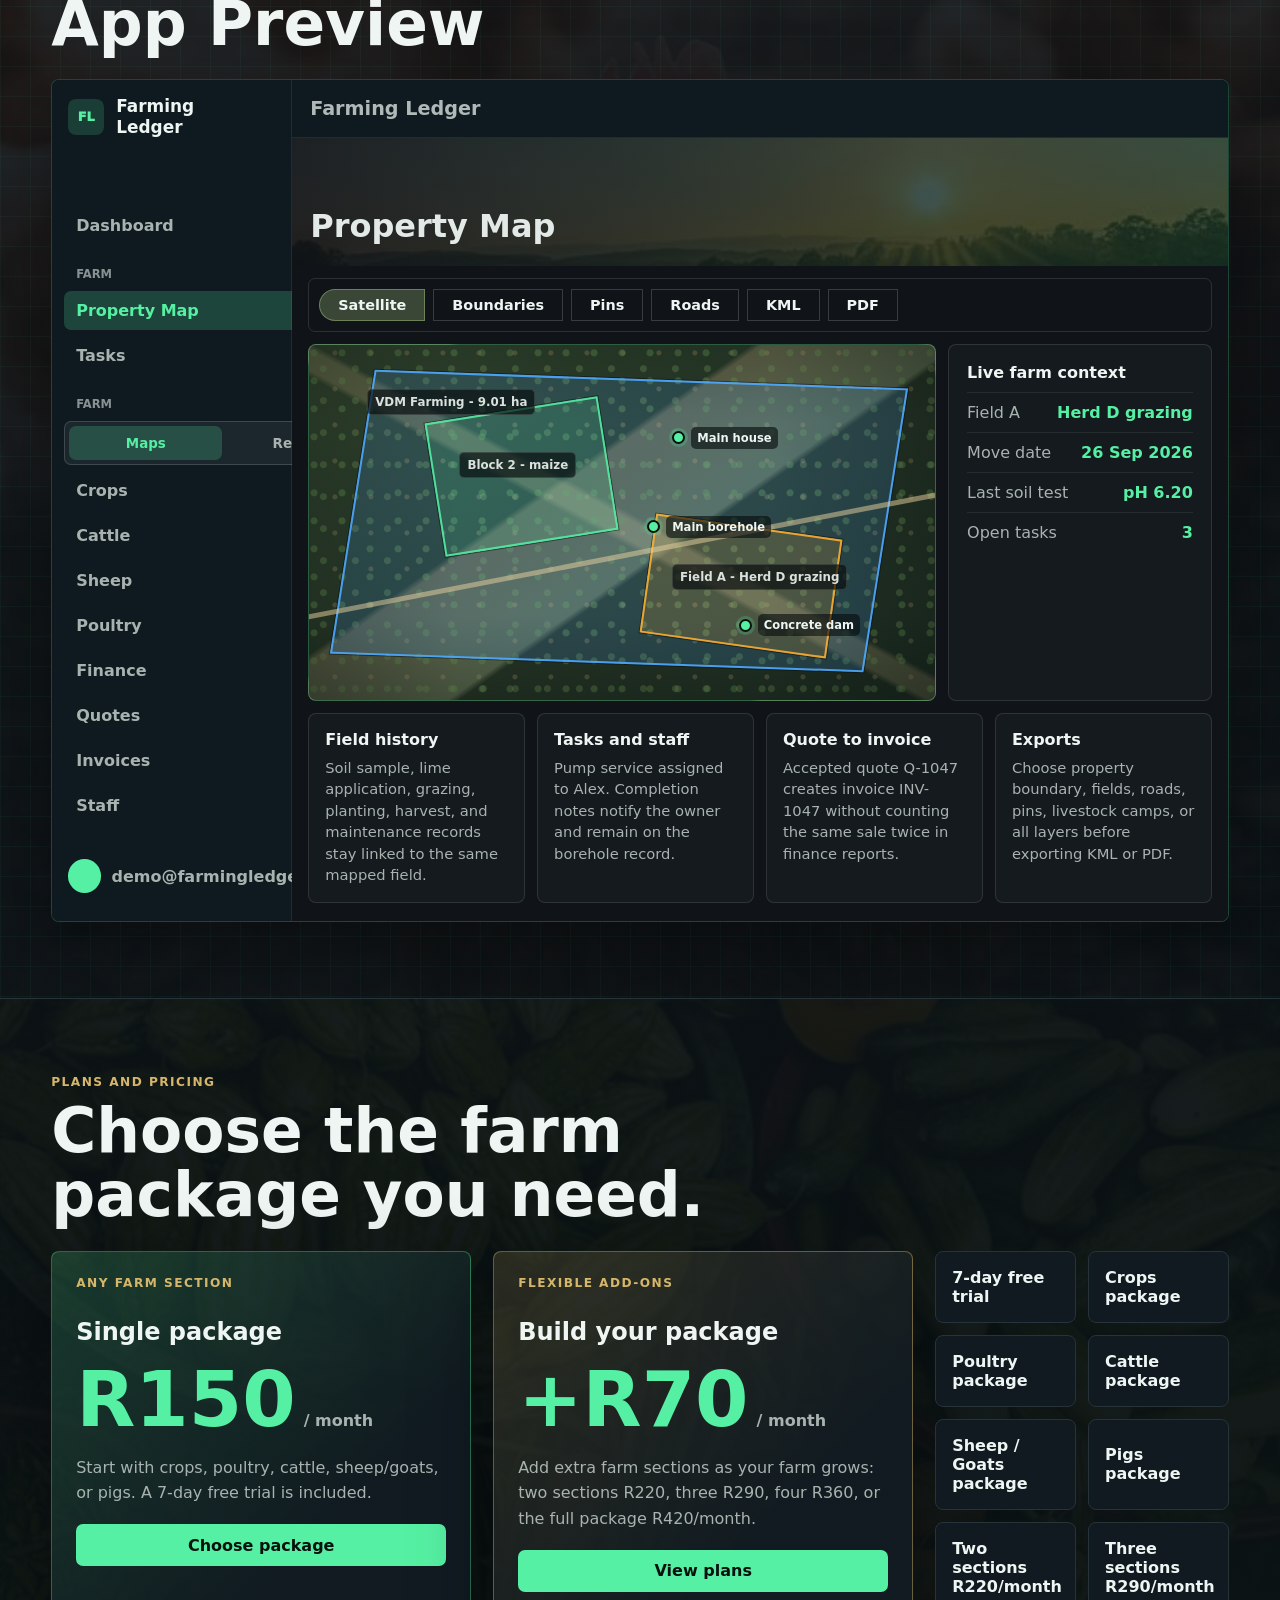
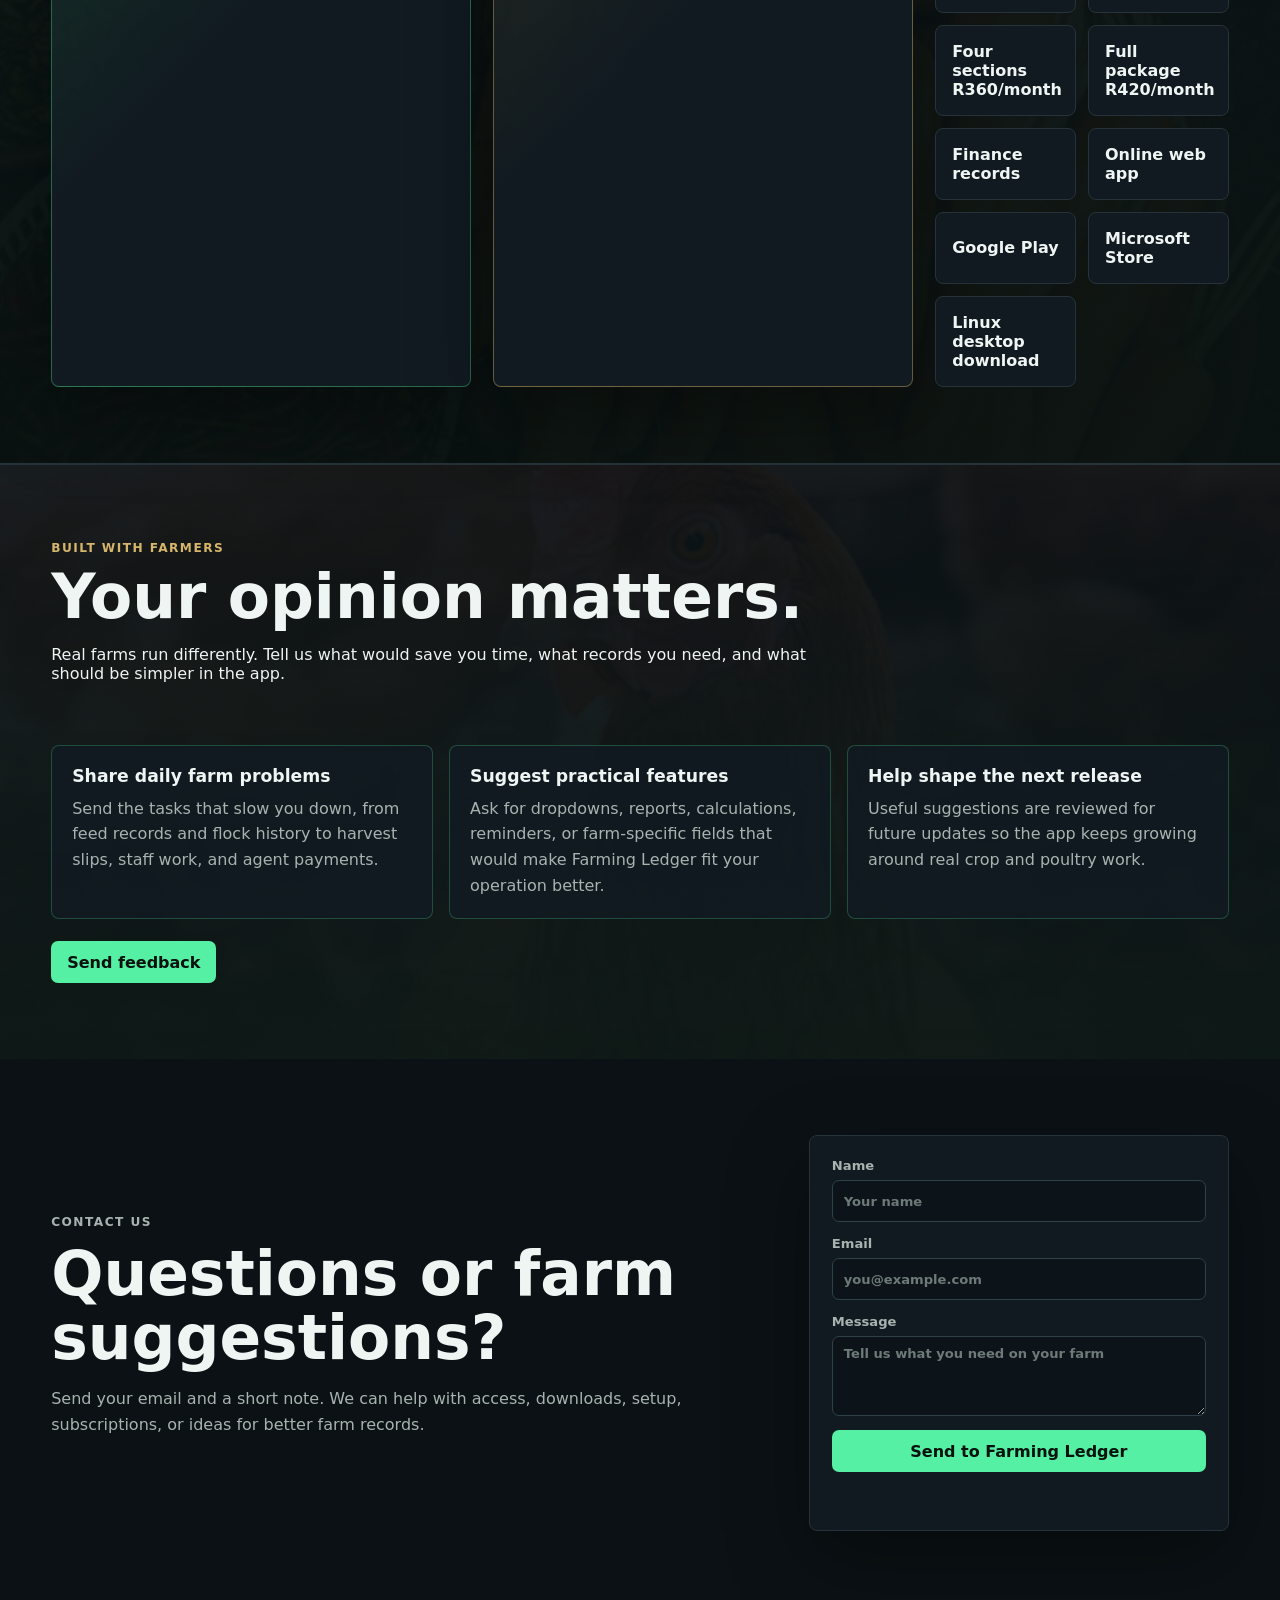
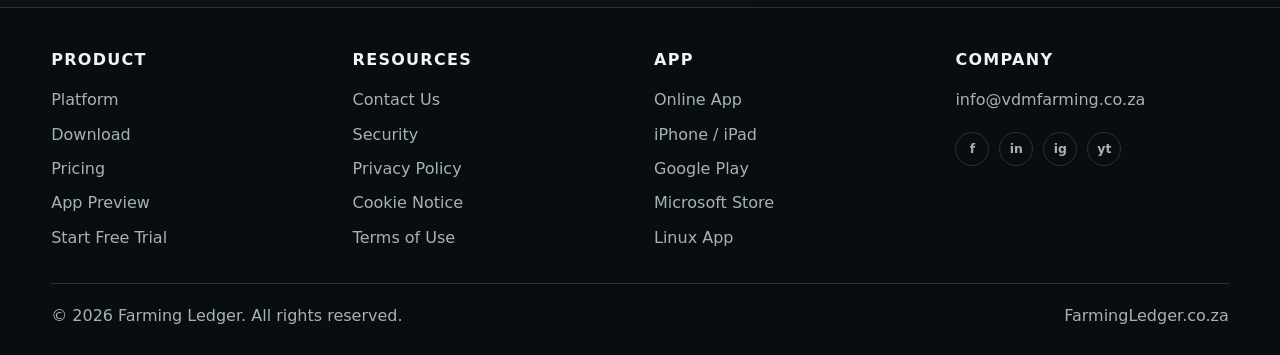
==== commit bb1720ce: "Update downloads and app preview for 1.0.47" ====
--- a/index.html
+++ b/index.html
@@ -63,7 +63,7 @@
             "@id": "https://farmingledger.co.za/#software",
             "name": "Farming Ledger",
             "applicationCategory": "BusinessApplication",
-            "operatingSystem": "Web browser, Android, Windows, iOS browser",
+            "operatingSystem": "Web browser, Android, Windows, Linux, iOS browser",
             "url": "https://farmingledger.co.za/",
             "description": "Farm management and accounting software for crops, cattle, sheep, pigs, poultry, invoices, inventory, harvests, staff, and farm reports.",
             "image": "https://farmingledger.co.za/assets/hero-field-1200.jpg",
@@ -188,7 +188,7 @@
       <section id="download" class="download-section" aria-labelledby="downloadTitle">
         <div class="download-copy">
           <h2 id="downloadTitle">Get Farming Ledger on the device you use at the farm.</h2>
-          <p>Download the app package for Windows or mobile, or open the online app directly in your browser.</p>
+          <p>Download the app from Google Play, Microsoft Store, Linux desktop, or open the online app directly in your browser.</p>
           <p class="download-status" id="downloadStatus">Checking latest version...</p>
           <div class="app-popup" id="appPopup" role="dialog" aria-modal="true" aria-labelledby="appPopupTitle" aria-hidden="true">
             <div class="app-popup-panel">
@@ -206,11 +206,11 @@
             <span class="download-icon">M</span>
             <div>
               <p class="eyebrow">Mobile</p>
-              <h3>Mobile app</h3>
-              <p>Real Android APK for phone and tablet use in the field.</p>
+              <h3>Android app</h3>
+              <p>Install Farming Ledger from Google Play for phone and tablet use in the field.</p>
               <p class="version-line" id="phoneVersion">Latest version loading</p>
             </div>
-            <a class="download-action" id="phoneDownload" href="downloads/farming-ledger-mobile-app.apk?v=1.0.42" download="farming-ledger-mobile-app.apk">Download mobile app</a>
+            <a class="download-action" id="phoneDownload" href="https://play.google.com/store/apps/details?id=za.co.farmingledger.app">Get it on Google Play</a>
           </article>
 
           <article class="download-card">
@@ -229,10 +229,21 @@
             <div>
               <p class="eyebrow">Desktop</p>
               <h3>Windows app</h3>
-              <p>For office use, reporting, and larger screens.</p>
+              <p>Install Farming Ledger from Microsoft Store for office use, reporting, and larger screens.</p>
               <p class="version-line" id="windowsVersion">Latest version loading</p>
             </div>
-            <a class="download-action secondary-download" id="windowsDownload" href="downloads/farming-ledger-windows-app.zip?v=1.0.39" download="farming-ledger-windows-app.zip">Download Windows app</a>
+            <a class="download-action secondary-download" id="windowsDownload" href="https://apps.microsoft.com/detail/9NXMZX1PF3FS">Microsoft Store</a>
+          </article>
+
+          <article class="download-card">
+            <span class="download-icon">L</span>
+            <div>
+              <p class="eyebrow">Desktop</p>
+              <h3>Linux app</h3>
+              <p>Download the Linux desktop package for compatible farm office computers.</p>
+              <p class="version-line" id="linuxVersion">Latest version loading</p>
+            </div>
+            <a class="download-action secondary-download" id="linuxDownload" href="https://github.com/hansvdm968/Farm_ledger/releases/download/v1.0.47/farming-ledger-linux-x64.tar.gz" download="farming-ledger-linux-x64.tar.gz">Download Linux app</a>
           </article>
 
           <article class="download-card">
@@ -253,7 +264,7 @@
           <h2 id="previewTitle">App Preview</h2>
         </div>
 
-        <div class="dashboard-preview" aria-label="Farming Ledger dashboard preview">
+        <div class="dashboard-preview map-preview" aria-label="Farming Ledger property map and records preview">
           <aside class="preview-sidebar" aria-hidden="true">
             <div class="preview-sidebar-brand">
               <div class="preview-brand-mark">FL</div>
@@ -261,21 +272,23 @@
             </div>
             <button class="preview-collapse" type="button" tabindex="-1"><<</button>
             <nav>
-              <span class="active">Dashboard</span>
-              <small>Money</small>
-              <span>Finance</span>
+              <span>Dashboard</span>
+              <small>Farm</small>
+              <span class="active">Property Map</span>
+              <span>Tasks</span>
               <small>Farm</small>
               <div class="preview-package-tabs">
-                <span class="active">Crops</span>
-                <span>Poultry</span>
+                <span class="active">Maps</span>
+                <span>Records</span>
               </div>
               <span>Crops</span>
-              <span>Harvests</span>
-              <span>Inventory</span>
-              <span>Fields / Blocks</span>
-              <span>Planting Batches</span>
+              <span>Cattle</span>
+              <span>Sheep</span>
+              <span>Poultry</span>
+              <span>Finance</span>
+              <span>Quotes</span>
+              <span>Invoices</span>
               <span>Staff</span>
-              <span>Agents</span>
             </nav>
             <div class="preview-user">
               <span>demo@farmingledger.co.za</span>
@@ -289,97 +302,59 @@
             </div>
 
             <div class="preview-hero-band">
-              <h3>Dashboard</h3>
-            </div>
-
-            <div class="preview-filter-row" aria-hidden="true">
-              <span class="selected">All</span>
-              <span>Day</span>
-              <span>Month</span>
-              <span>Year</span>
-              <span class="date-chip">All dates</span>
-            </div>
-
-            <div class="preview-metric-grid">
-              <article class="preview-metric income">
-                <i>+</i>
-                <span>Total Income</span>
-                <strong>R 0.00</strong>
-              </article>
-              <article class="preview-metric expense">
-                <i>-</i>
-                <span>Total Expenses</span>
-                <strong>R 1 600.00</strong>
-              </article>
-              <article class="preview-metric expense">
-                <i>R</i>
-                <span>Profit</span>
-                <strong>R -1 600.00</strong>
-              </article>
-              <article class="preview-metric blue">
-                <i>$</i>
-                <span>This Month</span>
-                <strong>R 0.00 in / R 1 600.00 out</strong>
-              </article>
-              <article class="preview-metric income">
-                <i>C</i>
-                <span>Active Crops</span>
-                <strong>1</strong>
-              </article>
-              <article class="preview-metric amber">
-                <i>H</i>
-                <span>Harvests This Week</span>
-                <strong>0</strong>
-              </article>
-              <article class="preview-metric income">
-                <i>F</i>
-                <span>Poultry Flocks</span>
-                <strong>2</strong>
-              </article>
-              <article class="preview-metric blue">
-                <i>B</i>
-                <span>Poultry count</span>
-                <strong>150</strong>
-              </article>
-              <article class="preview-metric amber">
-                <i>!</i>
-                <span>Mortality</span>
-                <strong>0.0%</strong>
-              </article>
-              <article class="preview-metric purple">
-                <i>FCR</i>
-                <span>Avg FCR</span>
-                <strong>-</strong>
-              </article>
-              <article class="preview-metric yellow">
-                <i>E</i>
-                <span>Eggs Collected</span>
-                <strong>0</strong>
-              </article>
-              <article class="preview-metric expense">
-                <i>P</i>
-                <span>Poultry Profit</span>
-                <strong>R -100.00</strong>
-              </article>
-            </div>
-
-            <div class="preview-lower-grid">
-              <div class="preview-chart">
-                <strong>Monthly Income vs Expenses</strong>
-                <div class="chart-bars" aria-hidden="true">
-                  <span style="height: 22%"></span>
-                  <span style="height: 72%"></span>
-                  <span style="height: 38%"></span>
-                  <span style="height: 88%"></span>
-                  <span style="height: 18%"></span>
-                  <span style="height: 64%"></span>
+              <h3>Property Map</h3>
+            </div>
+
+            <div class="preview-filter-row preview-map-tools" aria-hidden="true">
+              <span class="selected">Satellite</span>
+              <span>Boundaries</span>
+              <span>Pins</span>
+              <span>Roads</span>
+              <span>KML</span>
+              <span>PDF</span>
+            </div>
+
+            <div class="preview-map-screen">
+              <div class="preview-map-layout">
+                <div class="preview-map-canvas" aria-hidden="true">
+                  <span class="preview-map-boundary farm-boundary"></span>
+                  <span class="preview-map-boundary crop-boundary"></span>
+                  <span class="preview-map-boundary grazing-boundary"></span>
+                  <span class="preview-map-road"></span>
+                  <span class="preview-map-label farm-label">VDM Farming - 9.01 ha</span>
+                  <span class="preview-map-label field-label">Field A - Herd D grazing</span>
+                  <span class="preview-map-label crop-label">Block 2 - maize</span>
+                  <span class="preview-map-pin house"><b></b><em>Main house</em></span>
+                  <span class="preview-map-pin borehole"><b></b><em>Main borehole</em></span>
+                  <span class="preview-map-pin dam"><b></b><em>Concrete dam</em></span>
+                </div>
+
+                <div class="preview-map-side">
+                  <strong>Live farm context</strong>
+                  <p><span>Field A</span><b>Herd D grazing</b></p>
+                  <p><span>Move date</span><b>26 Sep 2026</b></p>
+                  <p><span>Last soil test</span><b>pH 6.20</b></p>
+                  <p><span>Open tasks</span><b>3</b></p>
                 </div>
               </div>
-              <div class="preview-records">
-                <strong>Recent records</strong>
-                <p><span>Poultry feed</span><b>Finance expense</b></p>
-                <p><span>Egg collection</span><b>Poultry history</b></p>
-                <p><span>Harvest allocation</span><b>Agent invoice</b></p>
+
+              <div class="preview-insight-grid">
+                <article>
+                  <strong>Field history</strong>
+                  <p>Soil sample, lime application, grazing, planting, harvest, and maintenance records stay linked to the same mapped field.</p>
+                </article>
+                <article>
+                  <strong>Tasks and staff</strong>
+                  <p>Pump service assigned to Alex. Completion notes notify the owner and remain on the borehole record.</p>
+                </article>
+                <article>
+                  <strong>Quote to invoice</strong>
+                  <p>Accepted quote Q-1047 creates invoice INV-1047 without counting the same sale twice in finance reports.</p>
+                </article>
+                <article>
+                  <strong>Exports</strong>
+                  <p>Choose property boundary, fields, roads, pins, livestock camps, or all layers before exporting KML or PDF.</p>
+                </article>
               </div>
             </div>
           </div>
@@ -428,8 +403,9 @@
             <span>Full package R420/month</span>
             <span>Finance records</span>
             <span>Online web app</span>
-            <span>Mobile APK</span>
-            <span>Windows download</span>
+            <span>Google Play</span>
+            <span>Microsoft Store</span>
+            <span>Linux desktop download</span>
           </div>
         </div>
       </section>
@@ -508,8 +484,9 @@
           <h2>App</h2>
           <a href="https://farmingledger.co.za/app/">Online App</a>
           <a href="https://farmingledger.co.za/app/">iPhone / iPad</a>
-          <a href="downloads/farming-ledger-mobile-app.apk?v=1.0.42">Mobile APK</a>
-          <a href="downloads/farming-ledger-windows-app.zip?v=1.0.39">Windows App</a>
+          <a href="https://play.google.com/store/apps/details?id=za.co.farmingledger.app">Google Play</a>
+          <a href="https://apps.microsoft.com/detail/9NXMZX1PF3FS">Microsoft Store</a>
+          <a href="https://github.com/hansvdm968/Farm_ledger/releases/download/v1.0.47/farming-ledger-linux-x64.tar.gz">Linux App</a>
         </section>
 
         <section>
@@ -530,6 +507,6 @@
       </div>
     </footer>
 
-    <script src="app.js?v=18"></script>
+    <script src="app.js?v=19"></script>
   </body>
 </html>
--- a/styles.css
+++ b/styles.css
@@ -1220,6 +1220,223 @@
   white-space: nowrap;
 }
 
+.map-preview {
+  min-height: 720px;
+}
+
+.map-preview .preview-dashboard {
+  display: grid;
+  grid-template-rows: auto auto auto 1fr;
+}
+
+.preview-map-tools {
+  margin-bottom: 12px;
+}
+
+.preview-map-screen {
+  display: grid;
+  gap: 12px;
+  padding: 0 16px 18px;
+}
+
+.preview-map-layout {
+  display: grid;
+  grid-template-columns: minmax(0, 1fr) minmax(230px, 0.42fr);
+  gap: 12px;
+}
+
+.preview-map-canvas {
+  position: relative;
+  overflow: hidden;
+  min-height: 356px;
+  border: 1px solid rgba(85, 240, 163, 0.22);
+  border-radius: 8px;
+  background:
+    radial-gradient(circle at 18% 28%, rgba(106, 152, 82, 0.42) 0 3px, transparent 4px),
+    radial-gradient(circle at 72% 22%, rgba(185, 163, 112, 0.3) 0 2px, transparent 3px),
+    radial-gradient(circle at 45% 74%, rgba(116, 151, 88, 0.38) 0 3px, transparent 4px),
+    linear-gradient(28deg, transparent 0 47%, rgba(214, 191, 136, 0.28) 48% 51%, transparent 52%),
+    linear-gradient(145deg, #344730 0%, #273928 39%, #5d6047 40%, #59684e 57%, #263526 58%, #1d2f24 100%);
+  background-size: 28px 28px, 36px 36px, 32px 32px, auto, auto;
+}
+
+.preview-map-canvas::after {
+  content: "";
+  position: absolute;
+  inset: 0;
+  background:
+    linear-gradient(90deg, rgba(7, 12, 10, 0.24), transparent 24%, transparent 74%, rgba(7, 12, 10, 0.28)),
+    linear-gradient(0deg, rgba(7, 12, 10, 0.28), transparent 24%, transparent 78%, rgba(7, 12, 10, 0.18));
+  pointer-events: none;
+}
+
+.preview-map-boundary,
+.preview-map-road,
+.preview-map-label,
+.preview-map-pin {
+  position: absolute;
+  z-index: 1;
+}
+
+.preview-map-boundary {
+  border: 2px solid rgba(78, 169, 255, 0.9);
+  background: rgba(78, 169, 255, 0.16);
+  box-shadow: 0 0 0 1px rgba(4, 8, 10, 0.45);
+}
+
+.farm-boundary {
+  inset: 34px 48px 36px 42px;
+  transform: skew(-7deg) rotate(2deg);
+}
+
+.crop-boundary {
+  left: 20%;
+  top: 18%;
+  width: 28%;
+  height: 38%;
+  border-color: rgba(85, 240, 163, 0.88);
+  background: rgba(85, 240, 163, 0.13);
+  transform: rotate(-9deg);
+}
+
+.grazing-boundary {
+  right: 16%;
+  bottom: 15%;
+  width: 30%;
+  height: 34%;
+  border-color: rgba(255, 176, 48, 0.88);
+  background: rgba(255, 176, 48, 0.16);
+  transform: rotate(8deg);
+}
+
+.preview-map-road {
+  left: -4%;
+  top: 58%;
+  width: 112%;
+  height: 5px;
+  border-radius: 999px;
+  background: rgba(235, 211, 159, 0.5);
+  transform: rotate(-11deg);
+}
+
+.preview-map-label {
+  max-width: 180px;
+  border: 1px solid rgba(238, 245, 242, 0.14);
+  border-radius: 5px;
+  background: rgba(8, 12, 14, 0.68);
+  color: rgba(238, 245, 242, 0.9);
+  padding: 5px 7px;
+  font-size: 0.74rem;
+  font-weight: 850;
+}
+
+.farm-label {
+  left: 58px;
+  top: 44px;
+}
+
+.field-label {
+  right: 14%;
+  bottom: 31%;
+}
+
+.crop-label {
+  left: 24%;
+  top: 30%;
+}
+
+.preview-map-pin {
+  display: inline-flex;
+  gap: 6px;
+  align-items: center;
+  color: var(--ink);
+  font-weight: 850;
+}
+
+.preview-map-pin b {
+  width: 13px;
+  height: 13px;
+  border: 2px solid #07110d;
+  border-radius: 50%;
+  background: var(--green);
+  box-shadow: 0 0 0 3px rgba(85, 240, 163, 0.22);
+}
+
+.preview-map-pin em {
+  border-radius: 5px;
+  background: rgba(8, 12, 14, 0.62);
+  padding: 4px 6px;
+  font-size: 0.72rem;
+  font-style: normal;
+}
+
+.preview-map-pin.house {
+  left: 58%;
+  top: 23%;
+}
+
+.preview-map-pin.borehole {
+  left: 54%;
+  top: 48%;
+}
+
+.preview-map-pin.dam {
+  right: 12%;
+  bottom: 18%;
+}
+
+.preview-map-side,
+.preview-insight-grid article {
+  border: 1px solid rgba(238, 245, 242, 0.12);
+  border-radius: 8px;
+  background: #141a1d;
+}
+
+.preview-map-side {
+  display: grid;
+  align-content: start;
+  gap: 10px;
+  padding: 18px;
+}
+
+.preview-map-side strong,
+.preview-insight-grid strong {
+  color: var(--ink);
+}
+
+.preview-map-side p {
+  display: flex;
+  justify-content: space-between;
+  gap: 10px;
+  margin: 0;
+  border-top: 1px solid rgba(238, 245, 242, 0.08);
+  color: var(--muted);
+  padding-top: 10px;
+}
+
+.preview-map-side b {
+  color: var(--green);
+  white-space: nowrap;
+}
+
+.preview-insight-grid {
+  display: grid;
+  grid-template-columns: repeat(4, minmax(0, 1fr));
+  gap: 12px;
+}
+
+.preview-insight-grid article {
+  min-height: 146px;
+  padding: 16px;
+}
+
+.preview-insight-grid p {
+  margin: 8px 0 0;
+  color: var(--muted);
+  font-size: 0.92rem;
+  line-height: 1.46;
+}
+
 .panel {
   overflow: hidden;
 }
@@ -1819,6 +2036,7 @@
   .app-shell,
   .dashboard-preview,
   .download-section,
+  .preview-map-layout,
   .pricing-layout,
   .contact-section,
   .preview-lower-grid {
@@ -1888,6 +2106,7 @@
   .platform-strip,
   .feedback-grid,
   .preview-metric-grid,
+  .preview-insight-grid,
   .pricing-features,
   .section-picker-grid,
   .stats-grid {
@@ -1940,6 +2159,7 @@
   .module-grid,
   .download-card,
   .preview-metric-grid,
+  .preview-insight-grid,
   .pricing-features,
   .form-row,
   .filters,
@@ -1967,4 +2187,18 @@
   .download-action {
     width: 100%;
   }
-}
+
+  .preview-map-screen {
+    padding-right: 12px;
+    padding-left: 12px;
+  }
+
+  .preview-map-canvas {
+    min-height: 292px;
+  }
+
+  .preview-map-label,
+  .preview-map-pin em {
+    font-size: 0.68rem;
+  }
+}
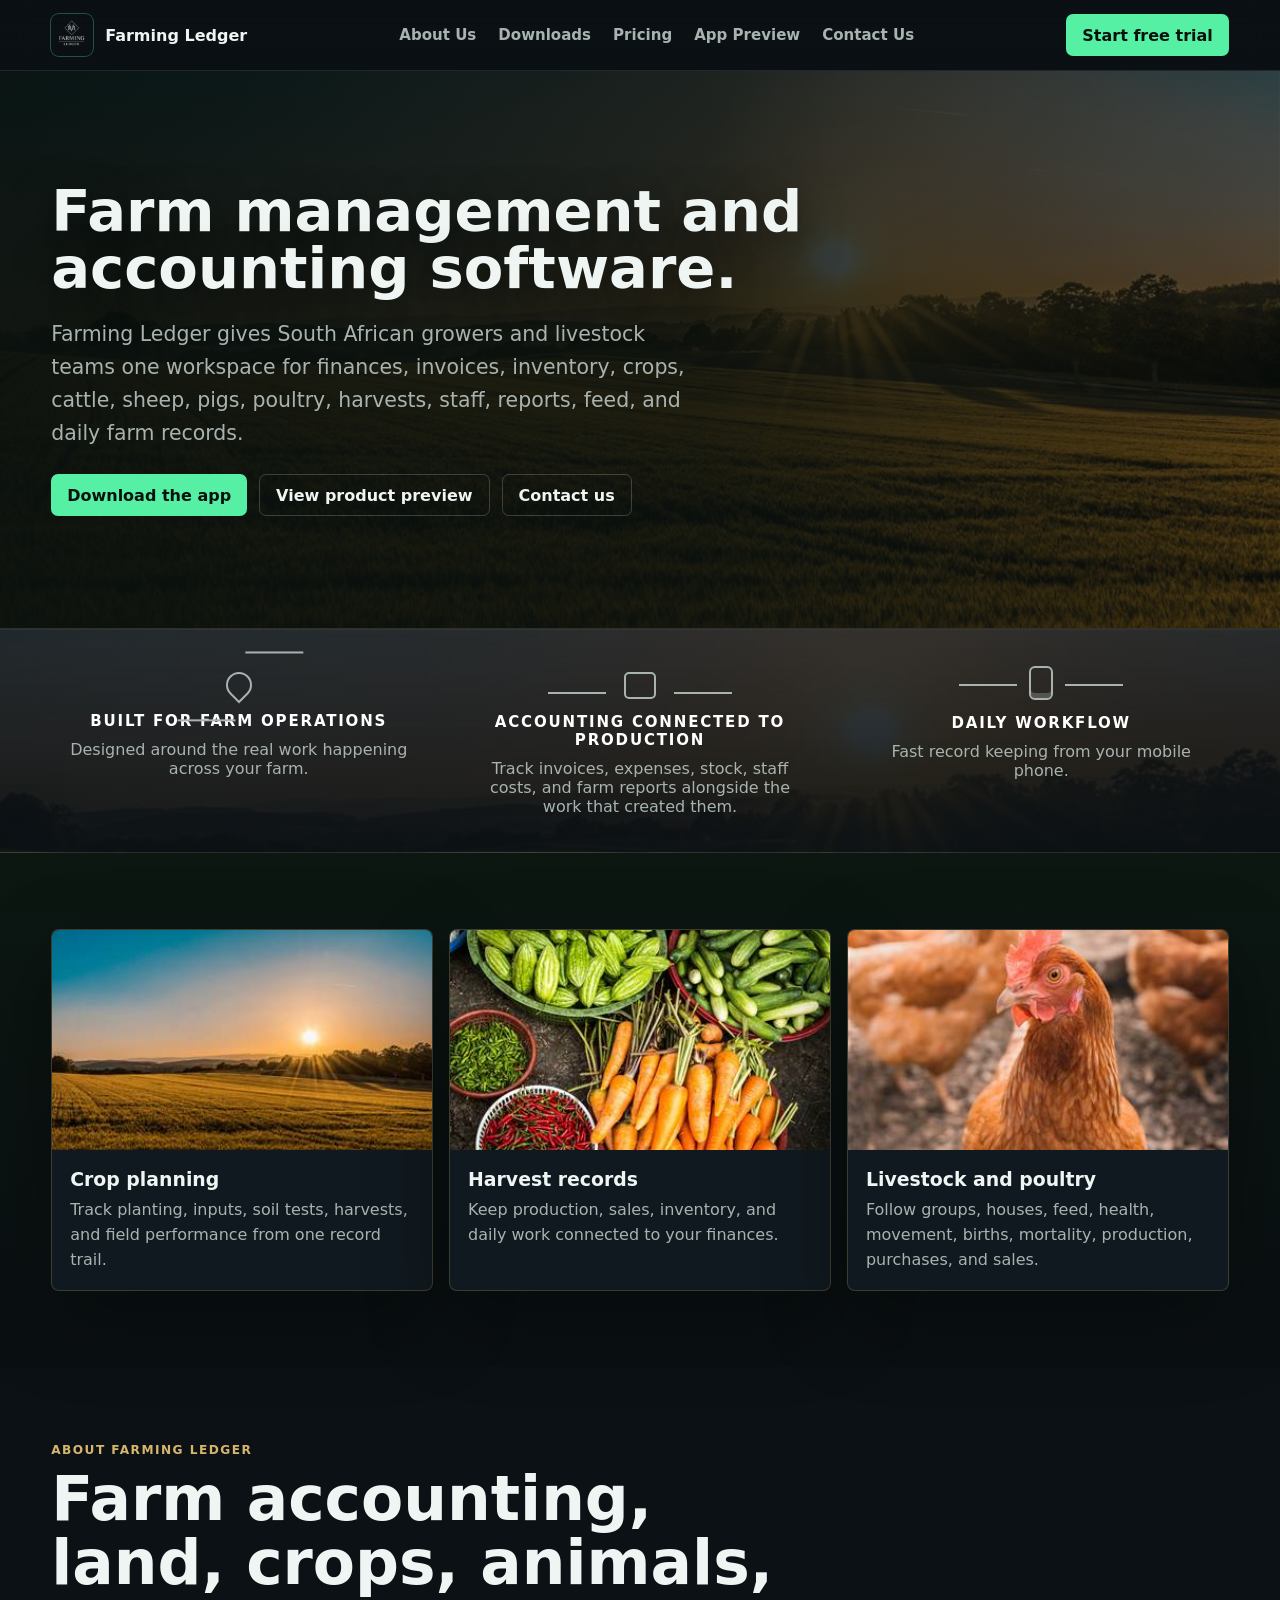
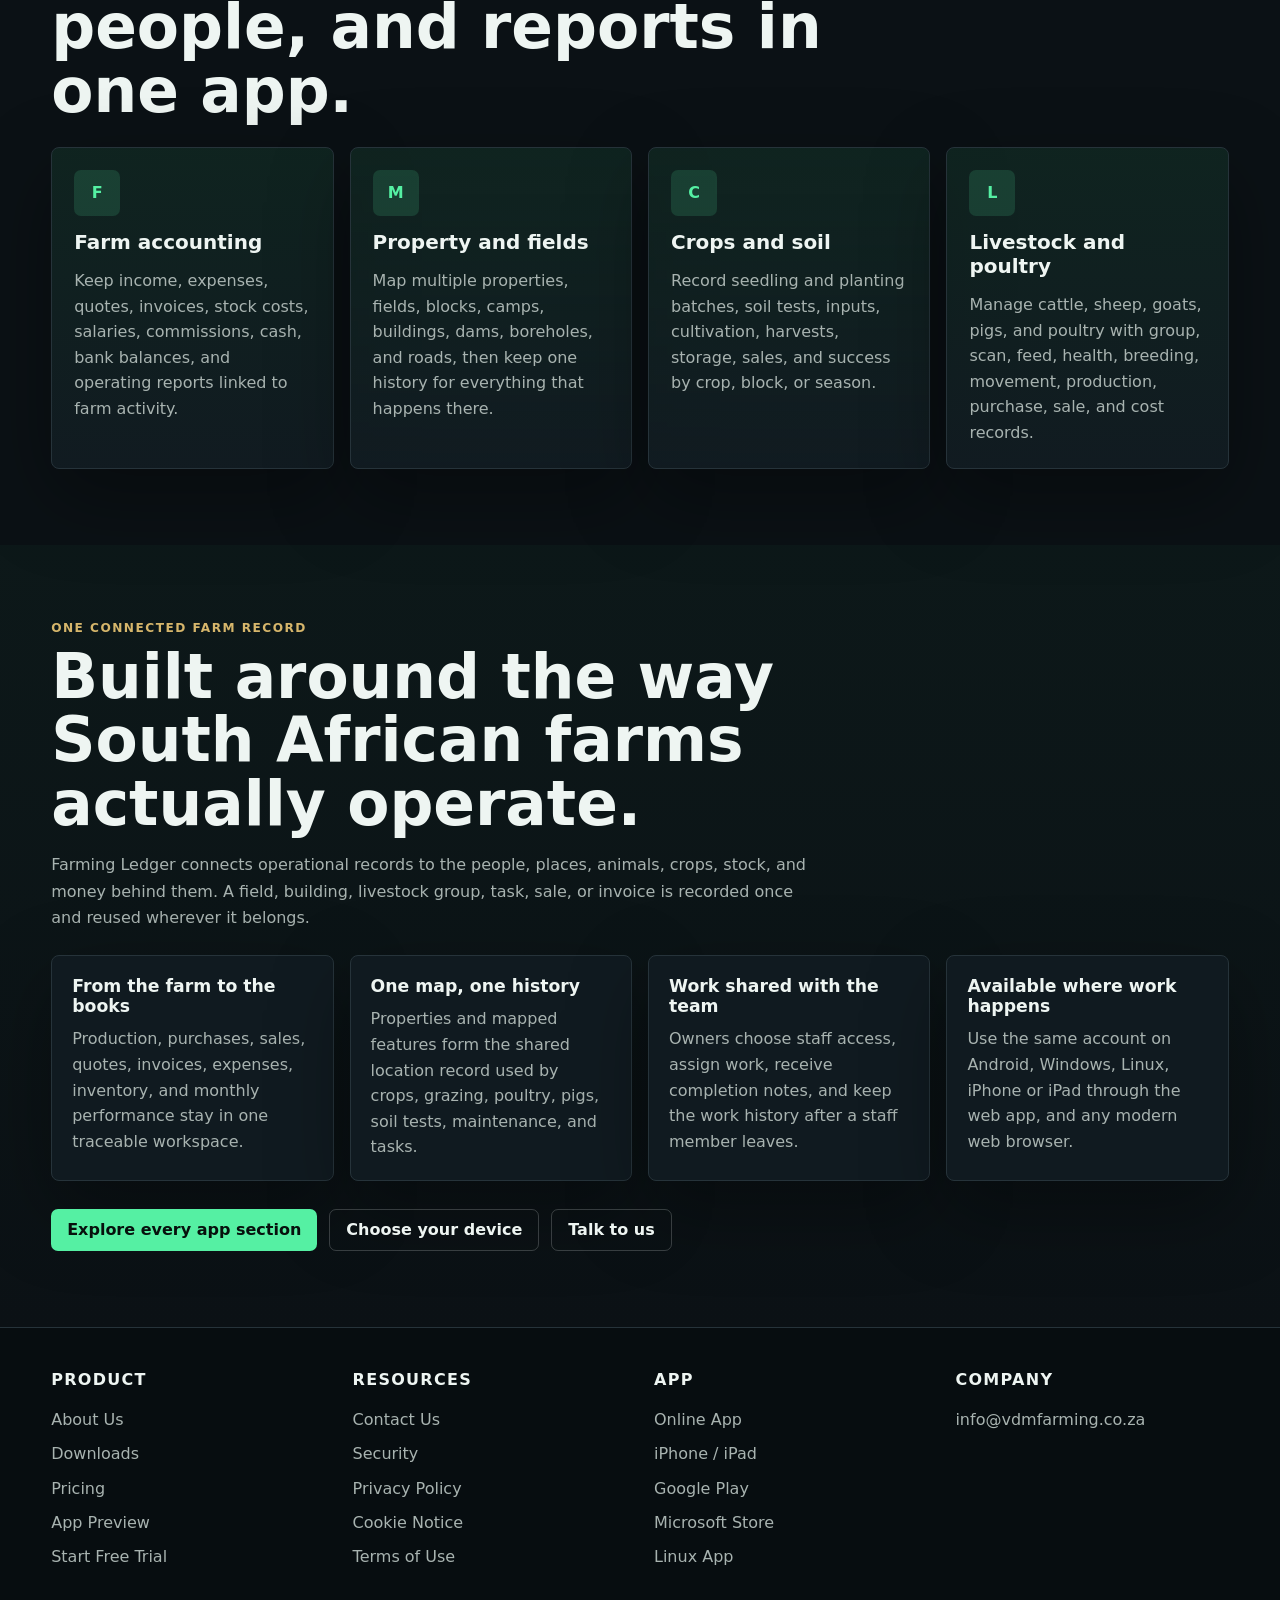
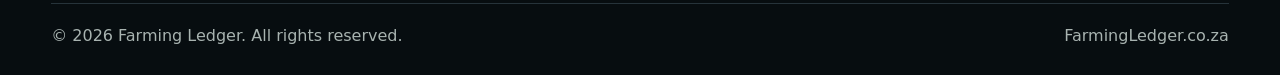
==== commit 219746aa: "Split website into product pages" ====
--- a/index.html
+++ b/index.html
@@ -3,25 +3,22 @@
   <head>
     <meta charset="utf-8">
     <meta name="viewport" content="width=device-width, initial-scale=1">
-    <meta name="description" content="Farming Ledger is farm management and accounting software for crops, cattle, sheep, pigs, poultry, invoices, inventory, harvests, staff, and farm reports.">
+    <meta name="description" content="Learn about Farming Ledger, South African farm management and accounting software for crops, livestock, poultry, maps, staff, tasks, inventory, invoices, and reports.">
     <meta name="robots" content="index,follow,max-image-preview:large">
     <link rel="canonical" href="https://farmingledger.co.za/">
     <meta property="og:type" content="website">
     <meta property="og:site_name" content="Farming Ledger">
-    <meta property="og:title" content="Farm Management & Accounting Software | Farming Ledger">
-    <meta property="og:description" content="Manage farm records, accounting, livestock, crops, invoices, inventory, harvests, staff, and reports in one Farming Ledger workspace.">
+    <meta property="og:title" content="About Farming Ledger | Farm Management Software">
+    <meta property="og:description" content="One connected workspace for South African farm records, accounting, crops, livestock, poultry, maps, staff, tasks, and reports.">
     <meta property="og:url" content="https://farmingledger.co.za/">
     <meta property="og:image" content="https://farmingledger.co.za/assets/hero-field-1200.jpg">
     <meta name="twitter:card" content="summary_large_image">
-    <meta name="twitter:title" content="Farm Management & Accounting Software | Farming Ledger">
-    <meta name="twitter:description" content="Farm records, accounting, livestock, crops, invoices, inventory, harvests, staff, and reports in one app.">
-    <meta name="twitter:image" content="https://farmingledger.co.za/assets/hero-field-1200.jpg">
-    <title>Farm Management & Accounting Software | Farming Ledger</title>
+    <title>About Farming Ledger | Farm Management Software</title>
     <link rel="icon" href="assets/farming-ledger-logo.png">
     <link rel="manifest" href="site.webmanifest">
     <meta name="theme-color" content="#0b1115">
     <link rel="preload" as="image" href="assets/hero-field-800.jpg" imagesrcset="assets/hero-field-800.jpg 800w, assets/hero-field-1200.jpg 1200w" imagesizes="100vw" fetchpriority="high">
-    <link rel="stylesheet" href="styles.css?v=24">
+    <link rel="stylesheet" href="styles.css?v=25">
     <script type="application/ld+json">
       {
         "@context": "https://schema.org",
@@ -41,22 +38,7 @@
               "addressRegion": "Limpopo",
               "postalCode": "0480",
               "addressCountry": "ZA"
-            },
-            "contactPoint": {
-              "@type": "ContactPoint",
-              "email": "info@vdmfarming.co.za",
-              "contactType": "customer support"
             }
-          },
-          {
-            "@type": "WebSite",
-            "@id": "https://farmingledger.co.za/#website",
-            "url": "https://farmingledger.co.za/",
-            "name": "Farming Ledger",
-            "publisher": {
-              "@id": "https://farmingledger.co.za/#organization"
-            },
-            "inLanguage": "en-ZA"
           },
           {
             "@type": "SoftwareApplication",
@@ -65,18 +47,9 @@
             "applicationCategory": "BusinessApplication",
             "operatingSystem": "Web browser, Android, Windows, Linux, iOS browser",
             "url": "https://farmingledger.co.za/",
-            "description": "Farm management and accounting software for crops, cattle, sheep, pigs, poultry, invoices, inventory, harvests, staff, and farm reports.",
-            "image": "https://farmingledger.co.za/assets/hero-field-1200.jpg",
-            "publisher": {
-              "@id": "https://farmingledger.co.za/#organization"
-            },
-            "offers": {
-              "@type": "Offer",
-              "price": "150",
-              "priceCurrency": "ZAR",
-              "availability": "https://schema.org/InStock",
-              "url": "https://farmingledger.co.za/pricing.html"
-            }
+            "description": "Farm management and accounting software for crops, livestock, poultry, property maps, staff, tasks, invoices, inventory, and reports.",
+            "publisher": { "@id": "https://farmingledger.co.za/#organization" },
+            "offers": { "@type": "Offer", "price": "150", "priceCurrency": "ZAR", "url": "https://farmingledger.co.za/pricing.html" }
           }
         ]
       }
@@ -84,16 +57,16 @@
   </head>
   <body>
     <header class="site-header">
-      <a class="brand" href="#top" aria-label="Farming Ledger home">
+      <a class="brand" href="index.html" aria-label="Farming Ledger home">
         <img src="assets/farming-ledger-logo.png" alt="" class="brand-logo" width="42" height="42">
         <span>Farming Ledger</span>
       </a>
       <nav aria-label="Main navigation">
-        <a href="#platform">Platform</a>
-        <a href="#download">Download</a>
+        <a href="index.html" aria-current="page">About Us</a>
+        <a href="downloads.html">Downloads</a>
         <a href="pricing.html">Pricing</a>
-        <a href="#preview">Preview</a>
-        <a href="#contact">Contact</a>
+        <a href="app-preview.html">App Preview</a>
+        <a href="contact.html">Contact Us</a>
       </nav>
       <a class="header-action" href="https://farmingledger.co.za/app/">Start free trial</a>
     </header>
@@ -108,405 +81,69 @@
           <h1 id="heroTitle">Farm management and accounting software.</h1>
           <p class="hero-copy">Farming Ledger gives South African growers and livestock teams one workspace for finances, invoices, inventory, crops, cattle, sheep, pigs, poultry, harvests, staff, reports, feed, and daily farm records.</p>
           <div class="hero-actions">
-            <a class="primary-action" href="#download">Download the app</a>
-            <a class="secondary-action" href="#preview">View product preview</a>
+            <a class="primary-action" href="downloads.html">Download the app</a>
+            <a class="secondary-action" href="app-preview.html">View product preview</a>
             <a class="secondary-action" href="contact.html">Contact us</a>
           </div>
         </div>
       </section>
 
       <section id="platform" class="platform-strip" aria-label="Platform highlights">
-        <article>
-          <span class="platform-icon field-icon" aria-hidden="true"></span>
-          <strong>Built for farm operations</strong>
-          <span>Designed around the real work happening across your farm.</span>
-        </article>
-        <article>
-          <span class="platform-icon finance-icon" aria-hidden="true"></span>
-          <strong>Accounting connected to production</strong>
-          <span>Track invoices, expenses, stock, staff costs, and farm reports alongside the work that created them.</span>
-        </article>
-        <article>
-          <span class="platform-icon phone-icon" aria-hidden="true"></span>
-          <strong>Daily workflow</strong>
-          <span>Fast record keeping from your mobile phone.</span>
-        </article>
+        <article><span class="platform-icon field-icon" aria-hidden="true"></span><strong>Built for farm operations</strong><span>Designed around the real work happening across your farm.</span></article>
+        <article><span class="platform-icon finance-icon" aria-hidden="true"></span><strong>Accounting connected to production</strong><span>Track invoices, expenses, stock, staff costs, and farm reports alongside the work that created them.</span></article>
+        <article><span class="platform-icon phone-icon" aria-hidden="true"></span><strong>Daily workflow</strong><span>Fast record keeping from your mobile phone.</span></article>
       </section>
 
       <section class="farm-gallery" aria-label="Agricultural operations">
         <article>
           <img src="assets/gallery-crops-520.jpg" srcset="assets/gallery-crops-360.jpg 360w, assets/gallery-crops-520.jpg 520w, assets/gallery-crops-720.jpg 720w" sizes="(max-width: 760px) calc(100vw - 36px), 31vw" width="520" height="347" loading="lazy" decoding="async" alt="Crop fields">
-          <div>
-            <strong>Crop planning</strong>
-            <span>Track planting, inputs, harvests, and field performance from one record trail.</span>
-          </div>
+          <div><strong>Crop planning</strong><span>Track planting, inputs, soil tests, harvests, and field performance from one record trail.</span></div>
         </article>
         <article>
           <img src="assets/gallery-harvest-520.jpg" srcset="assets/gallery-harvest-360.jpg 360w, assets/gallery-harvest-520.jpg 520w, assets/gallery-harvest-720.jpg 720w" sizes="(max-width: 760px) calc(100vw - 36px), 31vw" width="520" height="347" loading="lazy" decoding="async" alt="Fresh produce">
-          <div>
-            <strong>Harvest records</strong>
-            <span>Keep production, sales, and daily farm work connected to your finances.</span>
-          </div>
+          <div><strong>Harvest records</strong><span>Keep production, sales, inventory, and daily work connected to your finances.</span></div>
         </article>
         <article>
           <img src="assets/gallery-poultry-520.jpg" srcset="assets/gallery-poultry-360.jpg 360w, assets/gallery-poultry-520.jpg 520w, assets/gallery-poultry-720.jpg 720w" sizes="(max-width: 760px) calc(100vw - 36px), 31vw" width="520" height="347" loading="lazy" decoding="async" alt="Poultry farm">
-          <div>
-            <strong>Poultry management</strong>
-            <span>Follow flocks, feed, mortality, water, and daily production.</span>
-          </div>
+          <div><strong>Livestock and poultry</strong><span>Follow groups, houses, feed, health, movement, births, mortality, production, purchases, and sales.</span></div>
         </article>
       </section>
 
       <section id="modules" class="section">
-        <div class="section-heading">
-          <h2>Farm accounting, crop records, livestock work, and reports in one app.</h2>
-        </div>
+        <div class="section-heading"><p class="eyebrow">About Farming Ledger</p><h2>Farm accounting, land, crops, animals, people, and reports in one app.</h2></div>
         <div class="module-grid">
-          <article class="module-card">
-            <span class="module-icon">F</span>
-            <h3>Farm accounting</h3>
-            <p>Keep income, expenses, invoices, stock costs, salaries, commissions, and operating reports linked to farm activity.</p>
-          </article>
-          <article class="module-card">
-            <span class="module-icon">C</span>
-            <h3>Crops</h3>
-            <p>Record field work, inputs, harvest activity, crop sales, and field performance by block or season.</p>
-          </article>
-          <article class="module-card">
-            <span class="module-icon">P</span>
-            <h3>Poultry</h3>
-            <p>Manage poultry production across flocks, feed, mortality, and daily records.</p>
-          </article>
-          <article class="module-card">
-            <span class="module-icon">W</span>
-            <h3>Water and environment</h3>
-            <p>Monitor livestock work, feed, water, treatment notes, and the conditions that affect production quality.</p>
-          </article>
+          <article class="module-card"><span class="module-icon">F</span><h3>Farm accounting</h3><p>Keep income, expenses, quotes, invoices, stock costs, salaries, commissions, cash, bank balances, and operating reports linked to farm activity.</p></article>
+          <article class="module-card"><span class="module-icon">M</span><h3>Property and fields</h3><p>Map multiple properties, fields, blocks, camps, buildings, dams, boreholes, and roads, then keep one history for everything that happens there.</p></article>
+          <article class="module-card"><span class="module-icon">C</span><h3>Crops and soil</h3><p>Record seedling and planting batches, soil tests, inputs, cultivation, harvests, storage, sales, and success by crop, block, or season.</p></article>
+          <article class="module-card"><span class="module-icon">L</span><h3>Livestock and poultry</h3><p>Manage cattle, sheep, goats, pigs, and poultry with group, scan, feed, health, breeding, movement, production, purchase, sale, and cost records.</p></article>
         </div>
       </section>
 
-      <section id="download" class="download-section" aria-labelledby="downloadTitle">
-        <div class="download-copy">
-          <h2 id="downloadTitle">Get Farming Ledger on the device you use at the farm.</h2>
-          <p>Download the app from Google Play, Microsoft Store, Linux desktop, or open the online app directly in your browser.</p>
-          <p class="download-status" id="downloadStatus">Checking latest version...</p>
-          <div class="app-popup" id="appPopup" role="dialog" aria-modal="true" aria-labelledby="appPopupTitle" aria-hidden="true">
-            <div class="app-popup-panel">
-              <button class="app-popup-close" id="appPopupClose" type="button" aria-label="Close message">X</button>
-              <p class="eyebrow">Online app</p>
-              <h3 id="appPopupTitle">Opening Farming Ledger</h3>
-              <p id="appPopupMessage">The online app will open in a new page.</p>
-              <a class="download-action" id="appPopupAction" href="https://farmingledger.co.za/app/">Open app</a>
-            </div>
-          </div>
+      <section class="about-detail-section" aria-labelledby="aboutDetailTitle">
+        <div class="section-heading">
+          <p class="eyebrow">One connected farm record</p>
+          <h2 id="aboutDetailTitle">Built around the way South African farms actually operate.</h2>
+          <p>Farming Ledger connects operational records to the people, places, animals, crops, stock, and money behind them. A field, building, livestock group, task, sale, or invoice is recorded once and reused wherever it belongs.</p>
         </div>
-
-        <div class="download-grid">
-          <article class="download-card primary-download">
-            <span class="download-icon">M</span>
-            <div>
-              <p class="eyebrow">Mobile</p>
-              <h3>Android app</h3>
-              <p>Install Farming Ledger from Google Play for phone and tablet use in the field.</p>
-              <p class="version-line" id="phoneVersion">Latest version loading</p>
-            </div>
-            <a class="download-action" id="phoneDownload" href="https://play.google.com/store/apps/details?id=za.co.farmingledger.app">Get it on Google Play</a>
-          </article>
-
-          <article class="download-card">
-            <span class="download-icon">i</span>
-            <div>
-              <p class="eyebrow">iPhone / iPad</p>
-              <h3>iOS web app</h3>
-              <p>Open Farming Ledger in Safari and add it to your Home Screen.</p>
-              <p class="version-line" id="iosVersion">Latest version loading</p>
-            </div>
-            <a class="download-action secondary-download" id="iosDownload" href="https://farmingledger.co.za/app/" data-install-target="phone">Open on iPhone</a>
-          </article>
-
-          <article class="download-card">
-            <span class="download-icon">W</span>
-            <div>
-              <p class="eyebrow">Desktop</p>
-              <h3>Windows app</h3>
-              <p>Install Farming Ledger from Microsoft Store for office use, reporting, and larger screens.</p>
-              <p class="version-line" id="windowsVersion">Latest version loading</p>
-            </div>
-            <a class="download-action secondary-download" id="windowsDownload" href="https://apps.microsoft.com/detail/9NXMZX1PF3FS">Microsoft Store</a>
-          </article>
-
-          <article class="download-card">
-            <span class="download-icon">L</span>
-            <div>
-              <p class="eyebrow">Desktop</p>
-              <h3>Linux app</h3>
-              <p>Download the Linux desktop package for compatible farm office computers.</p>
-              <p class="version-line" id="linuxVersion">Latest version loading</p>
-            </div>
-            <a class="download-action secondary-download" id="linuxDownload" href="https://github.com/hansvdm968/Farm_ledger/releases/download/v1.0.47/farming-ledger-linux-x64.tar.gz" download="farming-ledger-linux-x64.tar.gz">Download Linux app</a>
-          </article>
-
-          <article class="download-card">
-            <span class="download-icon">O</span>
-            <div>
-              <p class="eyebrow">Updates</p>
-              <h3>Online app</h3>
-              <p>Launch the real Farming Ledger web app in your browser.</p>
-              <p class="version-line" id="manifestUpdated">Release manifest loading</p>
-            </div>
-            <a class="download-action secondary-download" id="webAppLink" href="https://farmingledger.co.za/app/" data-install-target="launch">Open online app</a>
-          </article>
+        <div class="about-detail-grid">
+          <article><strong>From the farm to the books</strong><p>Production, purchases, sales, quotes, invoices, expenses, inventory, and monthly performance stay in one traceable workspace.</p></article>
+          <article><strong>One map, one history</strong><p>Properties and mapped features form the shared location record used by crops, grazing, poultry, pigs, soil tests, maintenance, and tasks.</p></article>
+          <article><strong>Work shared with the team</strong><p>Owners choose staff access, assign work, receive completion notes, and keep the work history after a staff member leaves.</p></article>
+          <article><strong>Available where work happens</strong><p>Use the same account on Android, Windows, Linux, iPhone or iPad through the web app, and any modern web browser.</p></article>
         </div>
-      </section>
-
-      <section id="preview" class="app-section" aria-labelledby="previewTitle">
-        <div class="section-heading">
-          <h2 id="previewTitle">App Preview</h2>
-        </div>
-
-        <div class="dashboard-preview map-preview" aria-label="Farming Ledger property map and records preview">
-          <aside class="preview-sidebar" aria-hidden="true">
-            <div class="preview-sidebar-brand">
-              <div class="preview-brand-mark">FL</div>
-              <strong>Farming<br>Ledger</strong>
-            </div>
-            <button class="preview-collapse" type="button" tabindex="-1"><<</button>
-            <nav>
-              <span>Dashboard</span>
-              <small>Farm</small>
-              <span class="active">Property Map</span>
-              <span>Tasks</span>
-              <small>Farm</small>
-              <div class="preview-package-tabs">
-                <span class="active">Maps</span>
-                <span>Records</span>
-              </div>
-              <span>Crops</span>
-              <span>Cattle</span>
-              <span>Sheep</span>
-              <span>Poultry</span>
-              <span>Finance</span>
-              <span>Quotes</span>
-              <span>Invoices</span>
-              <span>Staff</span>
-            </nav>
-            <div class="preview-user">
-              <span>demo@farmingledger.co.za</span>
-              <b>-></b>
-            </div>
-          </aside>
-
-          <div class="preview-dashboard">
-            <div class="preview-topbar">
-              <strong>Farming Ledger</strong>
-            </div>
-
-            <div class="preview-hero-band">
-              <h3>Property Map</h3>
-            </div>
-
-            <div class="preview-filter-row preview-map-tools" aria-hidden="true">
-              <span class="selected">Satellite</span>
-              <span>Boundaries</span>
-              <span>Pins</span>
-              <span>Roads</span>
-              <span>KML</span>
-              <span>PDF</span>
-            </div>
-
-            <div class="preview-map-screen">
-              <div class="preview-map-layout">
-                <div class="preview-map-canvas" aria-hidden="true">
-                  <span class="preview-map-boundary farm-boundary"></span>
-                  <span class="preview-map-boundary crop-boundary"></span>
-                  <span class="preview-map-boundary grazing-boundary"></span>
-                  <span class="preview-map-road"></span>
-                  <span class="preview-map-label farm-label">VDM Farming - 9.01 ha</span>
-                  <span class="preview-map-label field-label">Field A - Herd D grazing</span>
-                  <span class="preview-map-label crop-label">Block 2 - maize</span>
-                  <span class="preview-map-pin house"><b></b><em>Main house</em></span>
-                  <span class="preview-map-pin borehole"><b></b><em>Main borehole</em></span>
-                  <span class="preview-map-pin dam"><b></b><em>Concrete dam</em></span>
-                </div>
-
-                <div class="preview-map-side">
-                  <strong>Live farm context</strong>
-                  <p><span>Field A</span><b>Herd D grazing</b></p>
-                  <p><span>Move date</span><b>26 Sep 2026</b></p>
-                  <p><span>Last soil test</span><b>pH 6.20</b></p>
-                  <p><span>Open tasks</span><b>3</b></p>
-                </div>
-              </div>
-
-              <div class="preview-insight-grid">
-                <article>
-                  <strong>Field history</strong>
-                  <p>Soil sample, lime application, grazing, planting, harvest, and maintenance records stay linked to the same mapped field.</p>
-                </article>
-                <article>
-                  <strong>Tasks and staff</strong>
-                  <p>Pump service assigned to Alex. Completion notes notify the owner and remain on the borehole record.</p>
-                </article>
-                <article>
-                  <strong>Quote to invoice</strong>
-                  <p>Accepted quote Q-1047 creates invoice INV-1047 without counting the same sale twice in finance reports.</p>
-                </article>
-                <article>
-                  <strong>Exports</strong>
-                  <p>Choose property boundary, fields, roads, pins, livestock camps, or all layers before exporting KML or PDF.</p>
-                </article>
-              </div>
-            </div>
-          </div>
-        </div>
-      </section>
-
-      <section id="pricing" class="pricing-section" aria-labelledby="pricingTitle">
-        <div class="section-heading">
-          <p class="eyebrow">Plans and pricing</p>
-          <h2 id="pricingTitle">Choose the farm package you need.</h2>
-        </div>
-
-        <div class="pricing-layout">
-          <article class="pricing-card">
-            <p class="eyebrow">Any farm section</p>
-            <h3>Single package</h3>
-            <div class="price-line">
-              <strong>R150</strong>
-              <span>/ month</span>
-            </div>
-            <p>Start with crops, poultry, cattle, sheep/goats, or pigs. A 7-day free trial is included.</p>
-            <a class="download-action" href="pricing.html">Choose package</a>
-          </article>
-
-          <article class="pricing-card featured-plan">
-            <p class="eyebrow">Flexible add-ons</p>
-            <h3>Build your package</h3>
-            <div class="price-line">
-              <strong>+R70</strong>
-              <span>/ month</span>
-            </div>
-            <p>Add extra farm sections as your farm grows: two sections R220, three R290, four R360, or the full package R420/month.</p>
-            <a class="download-action" href="pricing.html">View plans</a>
-          </article>
-
-          <div class="pricing-features" aria-label="Plan includes">
-            <span>7-day free trial</span>
-            <span>Crops package</span>
-            <span>Poultry package</span>
-            <span>Cattle package</span>
-            <span>Sheep / Goats package</span>
-            <span>Pigs package</span>
-            <span>Two sections R220/month</span>
-            <span>Three sections R290/month</span>
-            <span>Four sections R360/month</span>
-            <span>Full package R420/month</span>
-            <span>Finance records</span>
-            <span>Online web app</span>
-            <span>Google Play</span>
-            <span>Microsoft Store</span>
-            <span>Linux desktop download</span>
-          </div>
-        </div>
-      </section>
-
-      <section id="feedback" class="feedback-section" aria-labelledby="feedbackTitle">
-        <div class="section-heading">
-          <p class="eyebrow">Built with farmers</p>
-          <h2 id="feedbackTitle">Your opinion matters.</h2>
-          <p>Real farms run differently. Tell us what would save you time, what records you need, and what should be simpler in the app.</p>
-        </div>
-
-        <div class="feedback-grid">
-          <article>
-            <strong>Share daily farm problems</strong>
-            <p>Send the tasks that slow you down, from feed records and flock history to harvest slips, staff work, and agent payments.</p>
-          </article>
-          <article>
-            <strong>Suggest practical features</strong>
-            <p>Ask for dropdowns, reports, calculations, reminders, or farm-specific fields that would make Farming Ledger fit your operation better.</p>
-          </article>
-          <article>
-            <strong>Help shape the next release</strong>
-            <p>Useful suggestions are reviewed for future updates so the app keeps growing around real crop and poultry work.</p>
-          </article>
-        </div>
-
-        <a class="feedback-action" href="#contact">Send feedback</a>
-      </section>
-
-      <section id="contact" class="contact-section" aria-labelledby="contactTitle">
-        <div>
-          <p class="eyebrow">Contact us</p>
-          <h2 id="contactTitle">Questions or farm suggestions?</h2>
-          <p>Send your email and a short note. We can help with access, downloads, setup, subscriptions, or ideas for better farm records.</p>
-        </div>
-        <form id="contactForm" class="contact-form">
-          <label>
-            Name
-            <input id="name" name="name" type="text" placeholder="Your name">
-          </label>
-          <label>
-            Email
-            <input id="email" name="email" type="email" placeholder="you@example.com" required>
-          </label>
-          <label>
-            Message
-            <textarea id="message" name="message" rows="4" placeholder="Tell us what you need on your farm"></textarea>
-          </label>
-          <button type="submit">Send to Farming Ledger</button>
-          <p id="contactMessage" role="status"></p>
-        </form>
+        <div class="about-actions"><a class="primary-action" href="app-preview.html">Explore every app section</a><a class="secondary-action" href="downloads.html">Choose your device</a><a class="secondary-action" href="contact.html">Talk to us</a></div>
       </section>
     </main>
 
     <footer class="site-footer">
       <div class="footer-grid">
-        <section>
-          <h2>Product</h2>
-          <a href="#platform">Platform</a>
-          <a href="#download">Download</a>
-          <a href="pricing.html">Pricing</a>
-          <a href="#preview">App Preview</a>
-          <a href="https://farmingledger.co.za/app/">Start Free Trial</a>
-        </section>
-
-        <section>
-          <h2>Resources</h2>
-          <a href="contact.html">Contact Us</a>
-          <a href="security.html">Security</a>
-          <a href="privacy-policy.html">Privacy Policy</a>
-          <a href="cookie-notice.html">Cookie Notice</a>
-          <a href="terms-of-use.html">Terms of Use</a>
-        </section>
-
-        <section>
-          <h2>App</h2>
-          <a href="https://farmingledger.co.za/app/">Online App</a>
-          <a href="https://farmingledger.co.za/app/">iPhone / iPad</a>
-          <a href="https://play.google.com/store/apps/details?id=za.co.farmingledger.app">Google Play</a>
-          <a href="https://apps.microsoft.com/detail/9NXMZX1PF3FS">Microsoft Store</a>
-          <a href="https://github.com/hansvdm968/Farm_ledger/releases/download/v1.0.47/farming-ledger-linux-x64.tar.gz">Linux App</a>
-        </section>
-
-        <section>
-          <h2>Company</h2>
-          <a href="mailto:info@vdmfarming.co.za">info@vdmfarming.co.za</a>
-          <div class="social-links" aria-label="Social media links">
-            <a class="social-link" href="#" aria-label="Facebook">f</a>
-            <a class="social-link" href="#" aria-label="LinkedIn">in</a>
-            <a class="social-link" href="#" aria-label="Instagram">ig</a>
-            <a class="social-link" href="#" aria-label="YouTube">yt</a>
-          </div>
-        </section>
+        <section><h2>Product</h2><a href="index.html">About Us</a><a href="downloads.html">Downloads</a><a href="pricing.html">Pricing</a><a href="app-preview.html">App Preview</a><a href="https://farmingledger.co.za/app/">Start Free Trial</a></section>
+        <section><h2>Resources</h2><a href="contact.html">Contact Us</a><a href="security.html">Security</a><a href="privacy-policy.html">Privacy Policy</a><a href="cookie-notice.html">Cookie Notice</a><a href="terms-of-use.html">Terms of Use</a></section>
+        <section><h2>App</h2><a href="https://farmingledger.co.za/app/">Online App</a><a href="https://farmingledger.co.za/app/">iPhone / iPad</a><a href="https://play.google.com/store/apps/details?id=za.co.farmingledger.app">Google Play</a><a href="https://apps.microsoft.com/detail/9NXMZX1PF3FS">Microsoft Store</a><a href="https://farmingledger.co.za/downloads/farming-ledger-linux-app.tar.gz?v=1.0.47">Linux App</a></section>
+        <section><h2>Company</h2><a href="mailto:info@vdmfarming.co.za">info@vdmfarming.co.za</a></section>
       </div>
-
-      <div class="footer-bottom">
-        <span>&copy; 2026 Farming Ledger. All rights reserved.</span>
-        <span>FarmingLedger.co.za</span>
-      </div>
+      <div class="footer-bottom"><span>&copy; 2026 Farming Ledger. All rights reserved.</span><span>FarmingLedger.co.za</span></div>
     </footer>
-
-    <script src="app.js?v=19"></script>
+    <script src="app.js?v=20"></script>
   </body>
 </html>
--- a/styles.css
+++ b/styles.css
@@ -24,6 +24,12 @@
   box-sizing: border-box;
 }
 
+html,
+body {
+  max-width: 100%;
+  overflow-x: hidden;
+}
+
 html {
   scroll-behavior: smooth;
 }
@@ -2202,3 +2208,278 @@
     font-size: 0.68rem;
   }
 }
+
+.about-detail-section {
+  padding: 76px clamp(18px, 4vw, 56px);
+  background: linear-gradient(180deg, rgba(21, 61, 46, 0.16), rgba(11, 17, 21, 0.98));
+}
+
+.about-detail-section .section-heading > p:not(.eyebrow) {
+  max-width: 760px;
+  color: var(--muted);
+  line-height: 1.65;
+}
+
+.about-detail-grid {
+  display: grid;
+  grid-template-columns: repeat(4, minmax(0, 1fr));
+  gap: 16px;
+}
+
+.about-detail-grid article,
+.download-help,
+.preview-jump,
+.feature-preview-grid article {
+  border: 1px solid var(--line);
+  border-radius: 8px;
+  background: rgba(17, 27, 33, 0.96);
+  box-shadow: var(--shadow);
+}
+
+.about-detail-grid article {
+  padding: 20px;
+}
+
+.about-detail-grid strong,
+.feature-preview-grid h3 {
+  font-size: 1.08rem;
+}
+
+.about-detail-grid p,
+.feature-preview-grid article > p {
+  margin: 10px 0 0;
+  color: var(--muted);
+  line-height: 1.6;
+}
+
+.about-actions {
+  display: flex;
+  flex-wrap: wrap;
+  gap: 12px;
+  margin-top: 28px;
+}
+
+.about-actions .primary-action,
+.about-actions .secondary-action {
+  min-height: 42px;
+}
+
+.download-page {
+  grid-template-columns: minmax(0, 0.78fr) minmax(0, 1.22fr);
+}
+
+.download-help {
+  display: grid;
+  gap: 9px;
+  margin-top: 24px;
+  padding: 18px;
+}
+
+.download-help strong {
+  color: var(--ink);
+}
+
+.download-help span {
+  color: var(--muted);
+  line-height: 1.45;
+}
+
+.compact-pricing {
+  display: block;
+}
+
+.compact-pricing .section-heading {
+  max-width: 860px;
+}
+
+.compact-pricing .section-heading p:not(.eyebrow) {
+  color: var(--muted);
+  line-height: 1.6;
+}
+
+.download-price-row {
+  display: grid;
+  grid-template-columns: repeat(5, minmax(0, 1fr));
+  gap: 12px;
+  margin: 28px 0;
+}
+
+.download-price-row span {
+  display: grid;
+  gap: 7px;
+  min-height: 92px;
+  align-content: center;
+  border: 1px solid var(--line);
+  border-radius: 8px;
+  background: rgba(17, 27, 33, 0.96);
+  color: var(--muted);
+  padding: 14px;
+}
+
+.download-price-row strong {
+  color: var(--green);
+  font-size: 1.35rem;
+}
+
+.preview-jump {
+  display: flex;
+  flex-wrap: wrap;
+  justify-content: center;
+  gap: 10px 24px;
+  margin: 24px clamp(18px, 4vw, 56px) 0;
+  padding: 18px 22px;
+}
+
+.preview-jump a {
+  color: var(--muted);
+  font-weight: 850;
+}
+
+.preview-jump a:hover {
+  color: var(--green);
+}
+
+.preview-feature {
+  padding-top: 52px;
+}
+
+.preview-feature .section-heading {
+  max-width: 840px;
+}
+
+.preview-feature .section-heading > p:not(.eyebrow) {
+  color: var(--muted);
+  line-height: 1.6;
+}
+
+.preview-group {
+  padding: 76px clamp(18px, 4vw, 56px);
+  background: #0b1115;
+}
+
+.alternate-preview-group {
+  background: linear-gradient(180deg, rgba(21, 61, 46, 0.16), rgba(11, 17, 21, 0.98));
+}
+
+.preview-group-heading {
+  max-width: 760px;
+  margin-bottom: 24px;
+}
+
+.preview-group-heading h2 {
+  margin: 0;
+  font-size: clamp(2rem, 4.2vw, 3.6rem);
+  line-height: 1.05;
+}
+
+.feature-preview-grid {
+  display: grid;
+  grid-template-columns: repeat(3, minmax(0, 1fr));
+  gap: 16px;
+}
+
+.production-preview-grid {
+  grid-template-columns: repeat(3, minmax(0, 1fr));
+}
+
+.feature-preview-grid article {
+  display: grid;
+  gap: 10px;
+  align-content: start;
+  min-height: 330px;
+  padding: 22px;
+}
+
+.feature-number {
+  color: var(--green);
+  font-size: 0.82rem;
+  font-weight: 900;
+  letter-spacing: 0.1em;
+}
+
+.feature-preview-grid h3 {
+  margin: 0;
+  font-size: 1.45rem;
+}
+
+.mini-ui {
+  display: grid;
+  gap: 6px;
+  border-left: 2px solid var(--green);
+  background: rgba(85, 240, 163, 0.06);
+  color: var(--muted);
+  padding: 11px 13px;
+}
+
+.mini-ui b {
+  color: var(--ink);
+}
+
+.mini-ui span {
+  font-size: 0.9rem;
+}
+
+.preview-cta-card {
+  background: linear-gradient(135deg, rgba(85, 240, 163, 0.16), rgba(17, 27, 33, 0.98) 55%) !important;
+}
+
+.preview-cta-card h3 {
+  font-size: 1.8rem;
+}
+
+.preview-cta-card .about-actions {
+  margin-top: 8px;
+}
+
+@media (max-width: 1120px) {
+  .download-page {
+    grid-template-columns: 1fr;
+  }
+
+  .about-detail-grid,
+  .feature-preview-grid,
+  .production-preview-grid {
+    grid-template-columns: repeat(2, minmax(0, 1fr));
+  }
+
+  .download-price-row {
+    grid-template-columns: repeat(3, minmax(0, 1fr));
+  }
+}
+
+@media (max-width: 640px) {
+  .site-header nav,
+  .site-header,
+  .page-hero,
+  .download-section,
+  .download-grid,
+  .download-card,
+  .download-card > div,
+  .preview-group,
+  .preview-feature {
+    min-width: 0;
+    max-width: 100%;
+  }
+
+  .page-hero h1,
+  .page-hero p:not(.eyebrow) {
+    max-width: 100%;
+    overflow-wrap: anywhere;
+  }
+
+  .about-detail-grid,
+  .feature-preview-grid,
+  .production-preview-grid,
+  .download-price-row {
+    grid-template-columns: 1fr;
+  }
+
+  .about-actions {
+    align-items: stretch;
+    flex-direction: column;
+  }
+
+  .about-actions a {
+    width: 100%;
+  }
+}
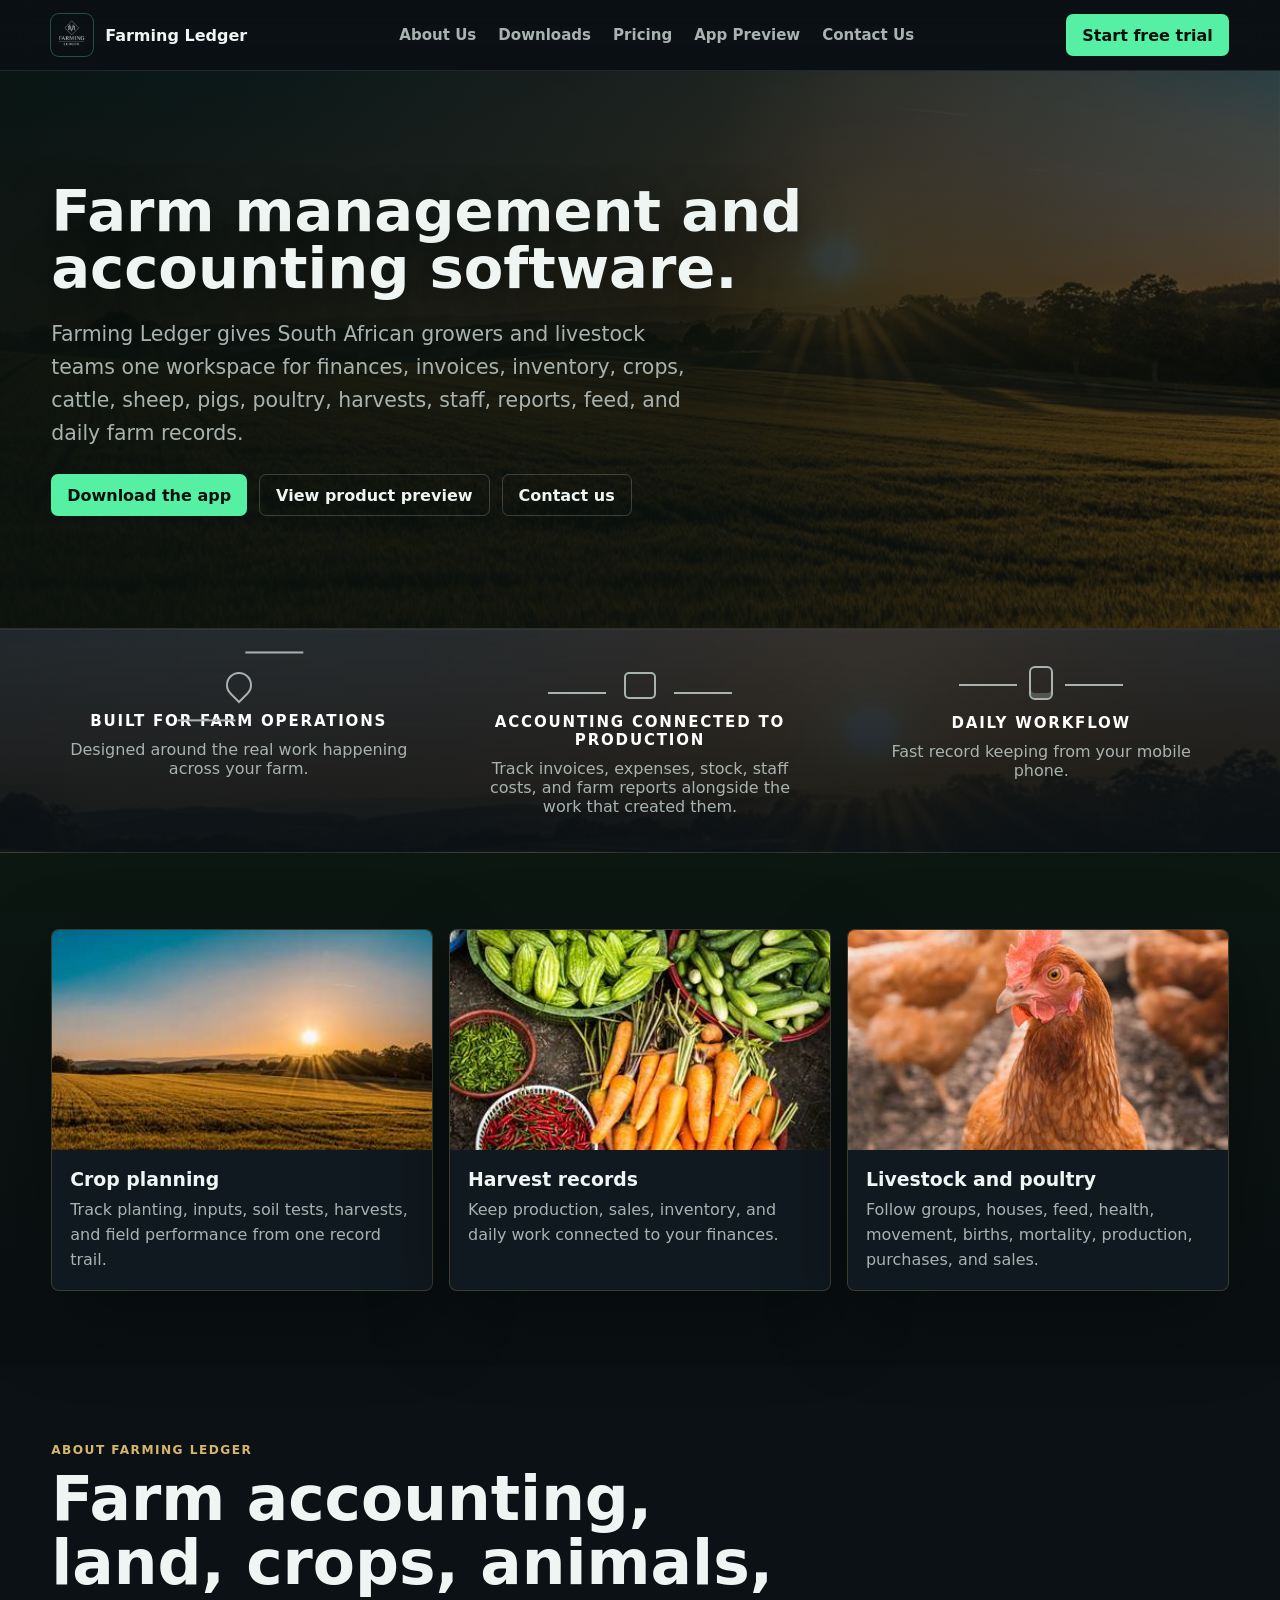
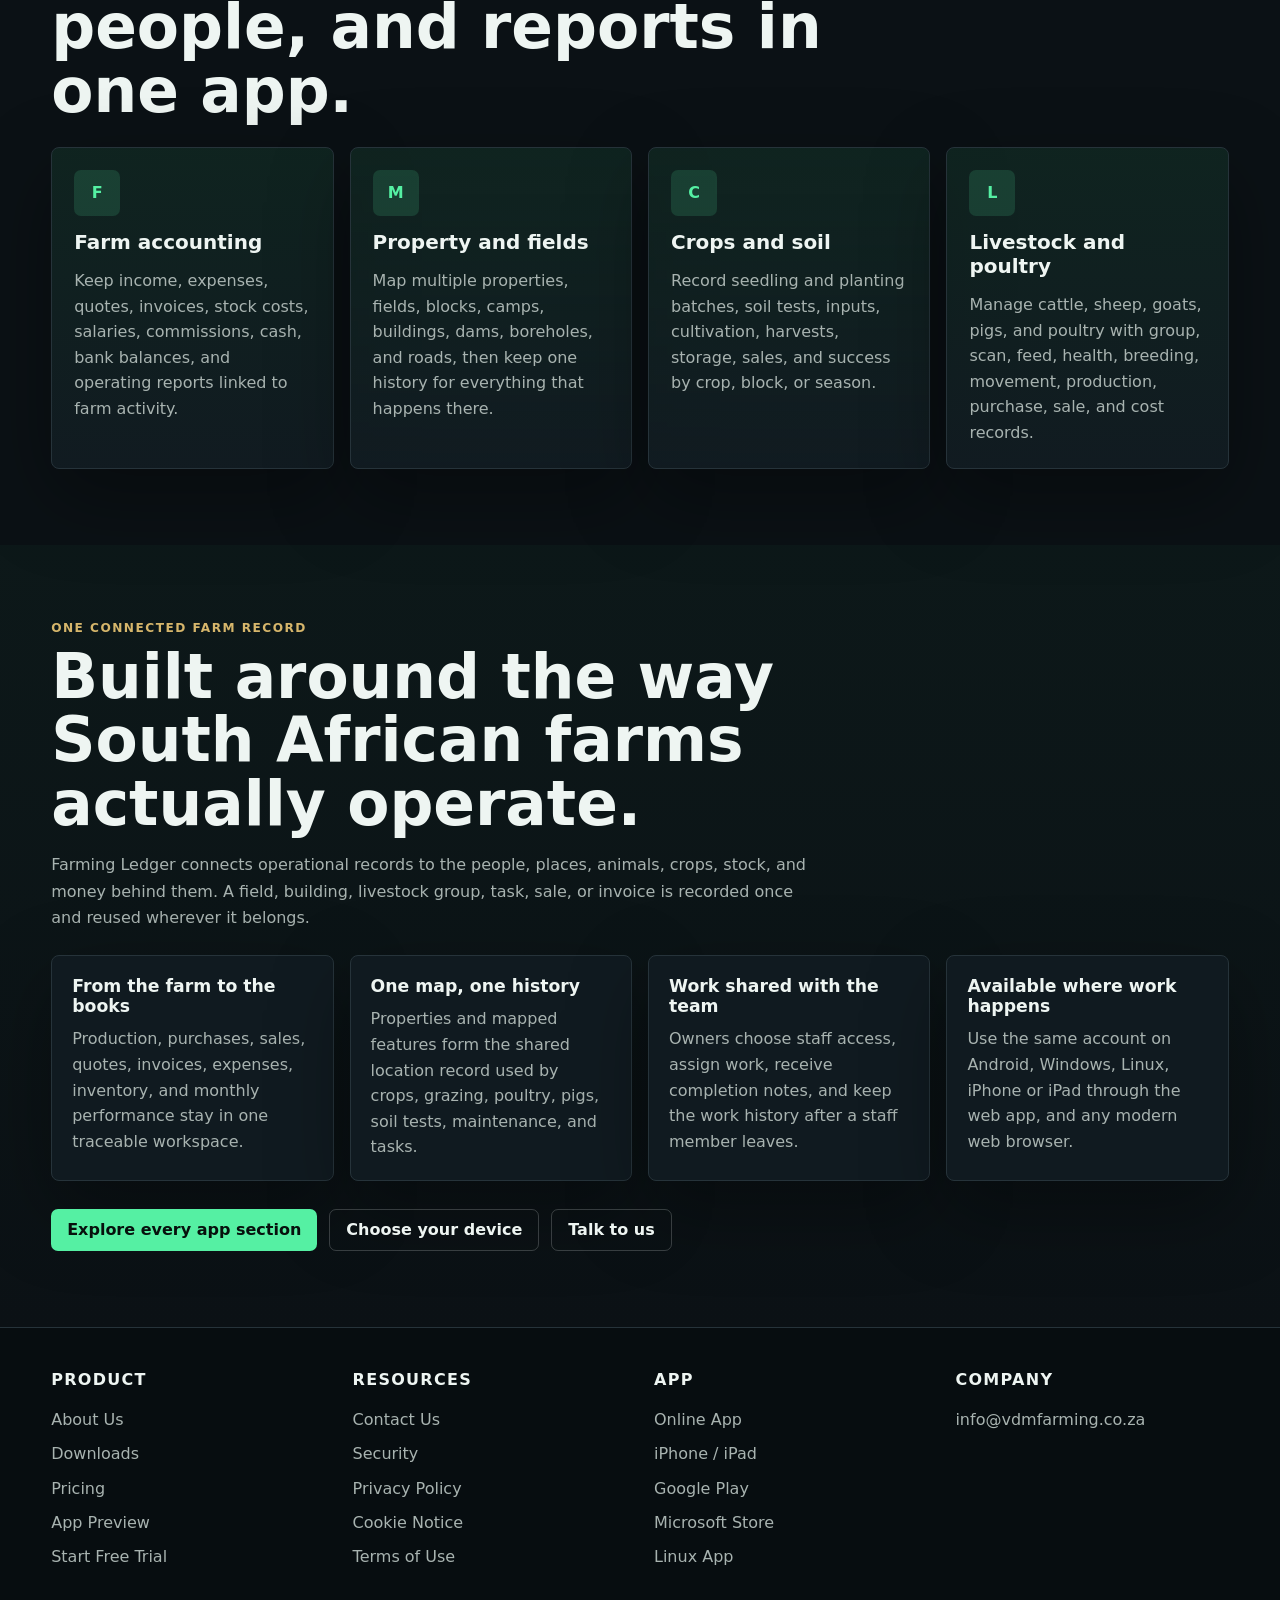
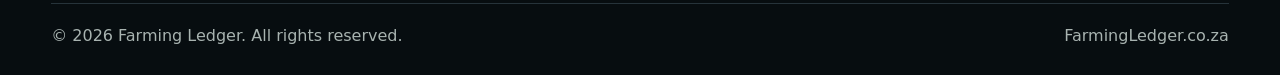
==== commit eea73cd1: "Publish real app preview gallery" ====
--- a/index.html
+++ b/index.html
@@ -41,14 +41,34 @@
             }
           },
           {
+            "@type": "WebSite",
+            "@id": "https://farmingledger.co.za/#website",
+            "url": "https://farmingledger.co.za/",
+            "name": "Farming Ledger",
+            "alternateName": "Farming Ledger South Africa",
+            "publisher": { "@id": "https://farmingledger.co.za/#organization" },
+            "inLanguage": "en-ZA"
+          },
+          {
             "@type": "SoftwareApplication",
             "@id": "https://farmingledger.co.za/#software",
             "name": "Farming Ledger",
             "applicationCategory": "BusinessApplication",
             "operatingSystem": "Web browser, Android, Windows, Linux, iOS browser",
+            "softwareVersion": "1.0.47",
             "url": "https://farmingledger.co.za/",
-            "description": "Farm management and accounting software for crops, livestock, poultry, property maps, staff, tasks, invoices, inventory, and reports.",
+            "description": "South African farm management and accounting software for crops, livestock, poultry, property maps, staff, tasks, invoices, inventory, vehicles, suppliers, customers, and reports.",
             "publisher": { "@id": "https://farmingledger.co.za/#organization" },
+            "audience": { "@type": "Audience", "audienceType": "South African farmers and farm teams" },
+            "screenshot": "https://farmingledger.co.za/assets/app-preview/dashboard.png",
+            "featureList": [
+              "Farm accounting and financial reports",
+              "Crop, soil, field, and planting records",
+              "Cattle, sheep, pigs, and poultry records",
+              "Property mapping and land history",
+              "Farm tasks and staff access",
+              "Inventory, vehicles, suppliers, and customers"
+            ],
             "offers": { "@type": "Offer", "price": "150", "priceCurrency": "ZAR", "url": "https://farmingledger.co.za/pricing.html" }
           }
         ]
--- a/styles.css
+++ b/styles.css
@@ -2431,6 +2431,134 @@
   margin-top: 8px;
 }
 
+.real-preview-intro {
+  display: grid;
+  grid-template-columns: minmax(0, 0.9fr) minmax(0, 1.1fr);
+  gap: 28px;
+  align-items: start;
+  padding: 72px clamp(18px, 4vw, 56px) 32px;
+  background: #0b1115;
+}
+
+.real-preview-intro h2,
+.screen-group-heading h2 {
+  margin: 0;
+  font-size: clamp(2rem, 4vw, 3.4rem);
+  line-height: 1.05;
+}
+
+.real-preview-intro p:not(.eyebrow),
+.screen-directory-card p {
+  color: var(--muted);
+  line-height: 1.6;
+}
+
+.sidebar-directory {
+  display: flex;
+  flex-wrap: wrap;
+  gap: 9px;
+  align-content: start;
+  padding: 20px;
+  border: 1px solid var(--line);
+  border-radius: 8px;
+  background: rgba(17, 27, 33, 0.96);
+  box-shadow: var(--shadow);
+}
+
+.sidebar-directory span {
+  border: 1px solid rgba(85, 240, 163, 0.32);
+  border-radius: 999px;
+  color: var(--ink);
+  padding: 8px 11px;
+  font-size: 0.88rem;
+  font-weight: 800;
+}
+
+.screen-group {
+  padding: 48px clamp(18px, 4vw, 56px) 78px;
+  background: #0b1115;
+}
+
+.alternate-screen-group {
+  background: linear-gradient(180deg, rgba(21, 61, 46, 0.16), rgba(11, 17, 21, 0.98));
+}
+
+.screen-group-heading {
+  max-width: 780px;
+  margin-bottom: 24px;
+}
+
+.real-screen-grid {
+  display: grid;
+  grid-template-columns: repeat(2, minmax(0, 1fr));
+  gap: 18px;
+  align-items: stretch;
+}
+
+.real-screen-card,
+.screen-directory-card {
+  min-width: 0;
+  margin: 0;
+  border: 1px solid var(--line);
+  border-radius: 8px;
+  background: rgba(17, 27, 33, 0.96);
+  box-shadow: var(--shadow);
+  overflow: hidden;
+}
+
+.real-screen-card-wide {
+  grid-column: 1 / -1;
+}
+
+.real-screen-card img {
+  display: block;
+  width: 100%;
+  height: auto;
+  background: #0b1115;
+}
+
+.real-screen-card figcaption {
+  display: grid;
+  gap: 6px;
+  padding: 18px 20px 20px;
+}
+
+.real-screen-card figcaption strong,
+.screen-directory-card h3 {
+  color: var(--ink);
+  font-size: 1.2rem;
+}
+
+.real-screen-card figcaption span {
+  color: var(--muted);
+  line-height: 1.5;
+}
+
+.screen-directory-card {
+  display: grid;
+  align-content: start;
+  gap: 12px;
+  padding: 24px;
+}
+
+.screen-directory-card h3 {
+  margin: 0;
+  font-size: 1.55rem;
+}
+
+.screen-directory-card p {
+  margin: 0;
+}
+
+.screen-directory-card .secondary-action {
+  justify-self: start;
+  margin-top: 8px;
+}
+
+.screen-directory-card-accent {
+  background: linear-gradient(135deg, rgba(85, 240, 163, 0.16), rgba(17, 27, 33, 0.98) 58%);
+}
+
 @media (max-width: 1120px) {
   .download-page {
     grid-template-columns: 1fr;
@@ -2438,7 +2566,8 @@
 
   .about-detail-grid,
   .feature-preview-grid,
-  .production-preview-grid {
+  .production-preview-grid,
+  .real-screen-grid {
     grid-template-columns: repeat(2, minmax(0, 1fr));
   }
 
@@ -2470,7 +2599,9 @@
   .about-detail-grid,
   .feature-preview-grid,
   .production-preview-grid,
-  .download-price-row {
+  .download-price-row,
+  .real-preview-intro,
+  .real-screen-grid {
     grid-template-columns: 1fr;
   }
 
